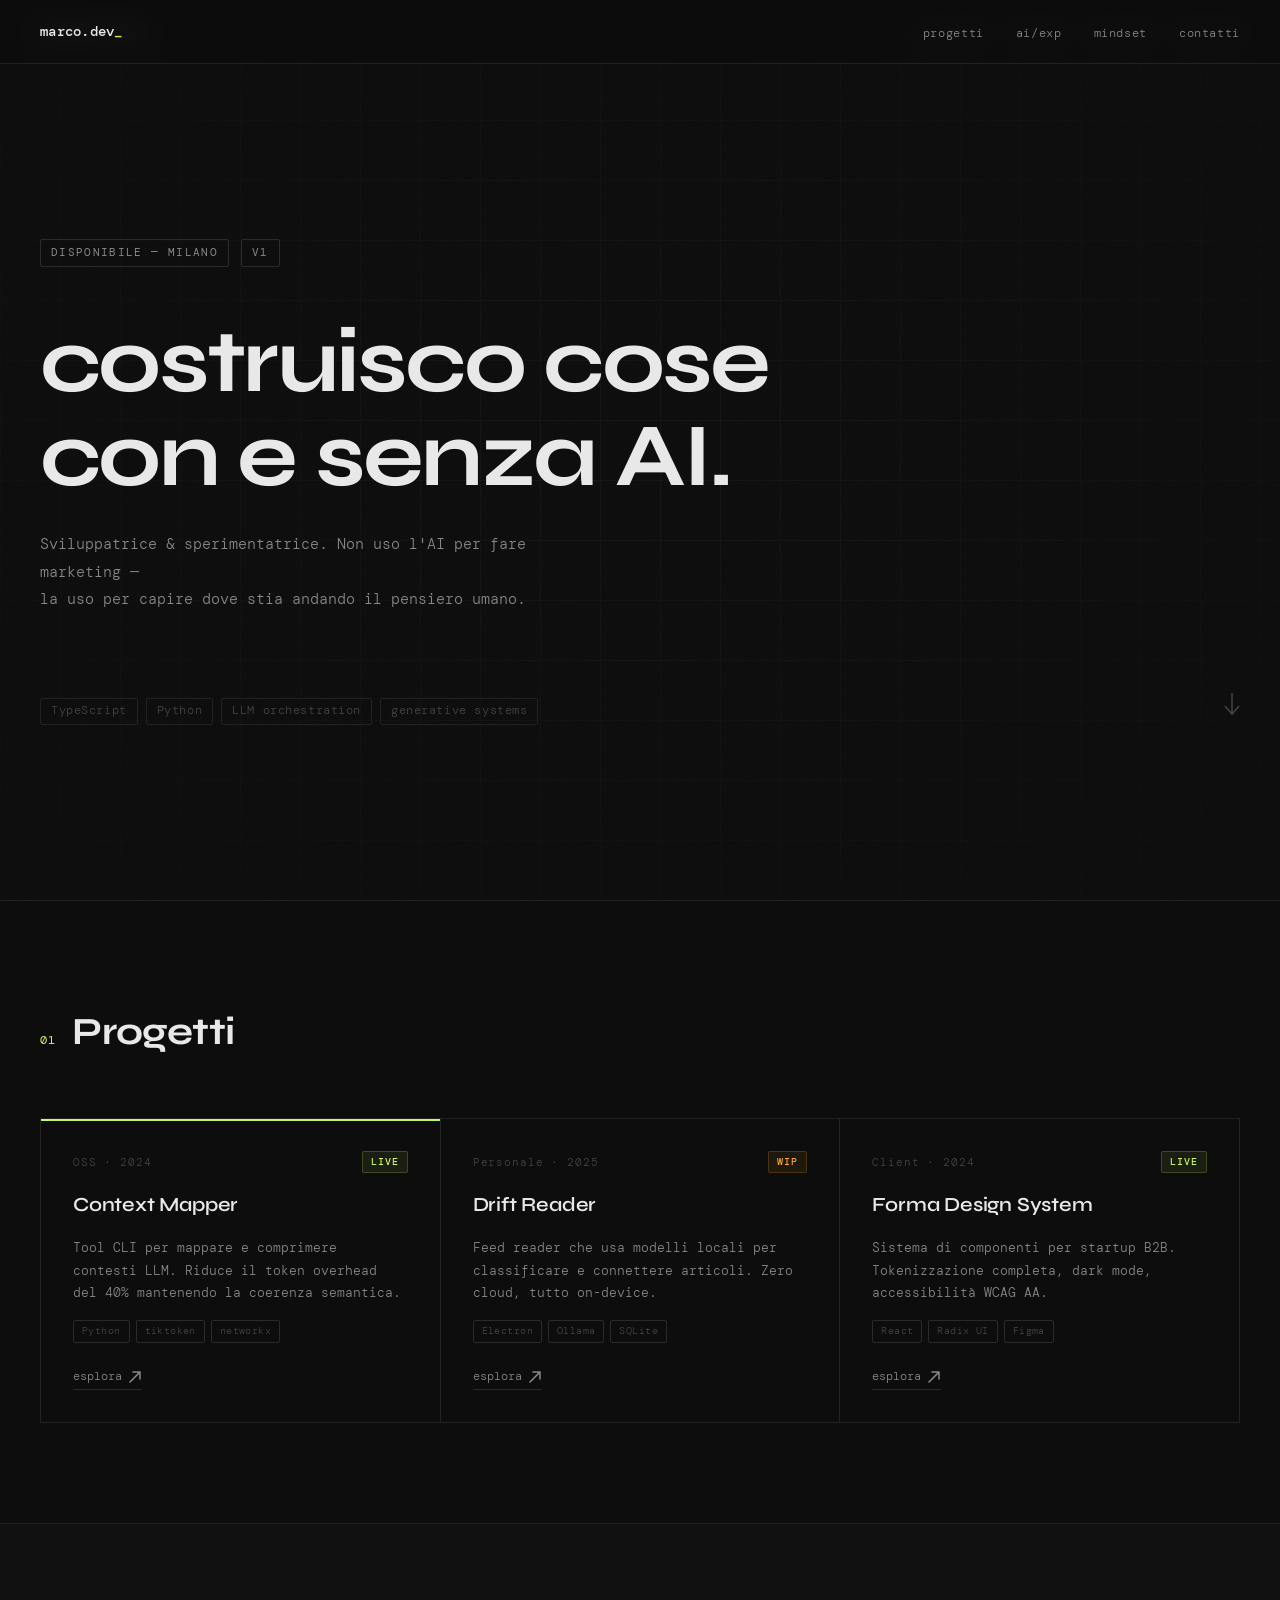
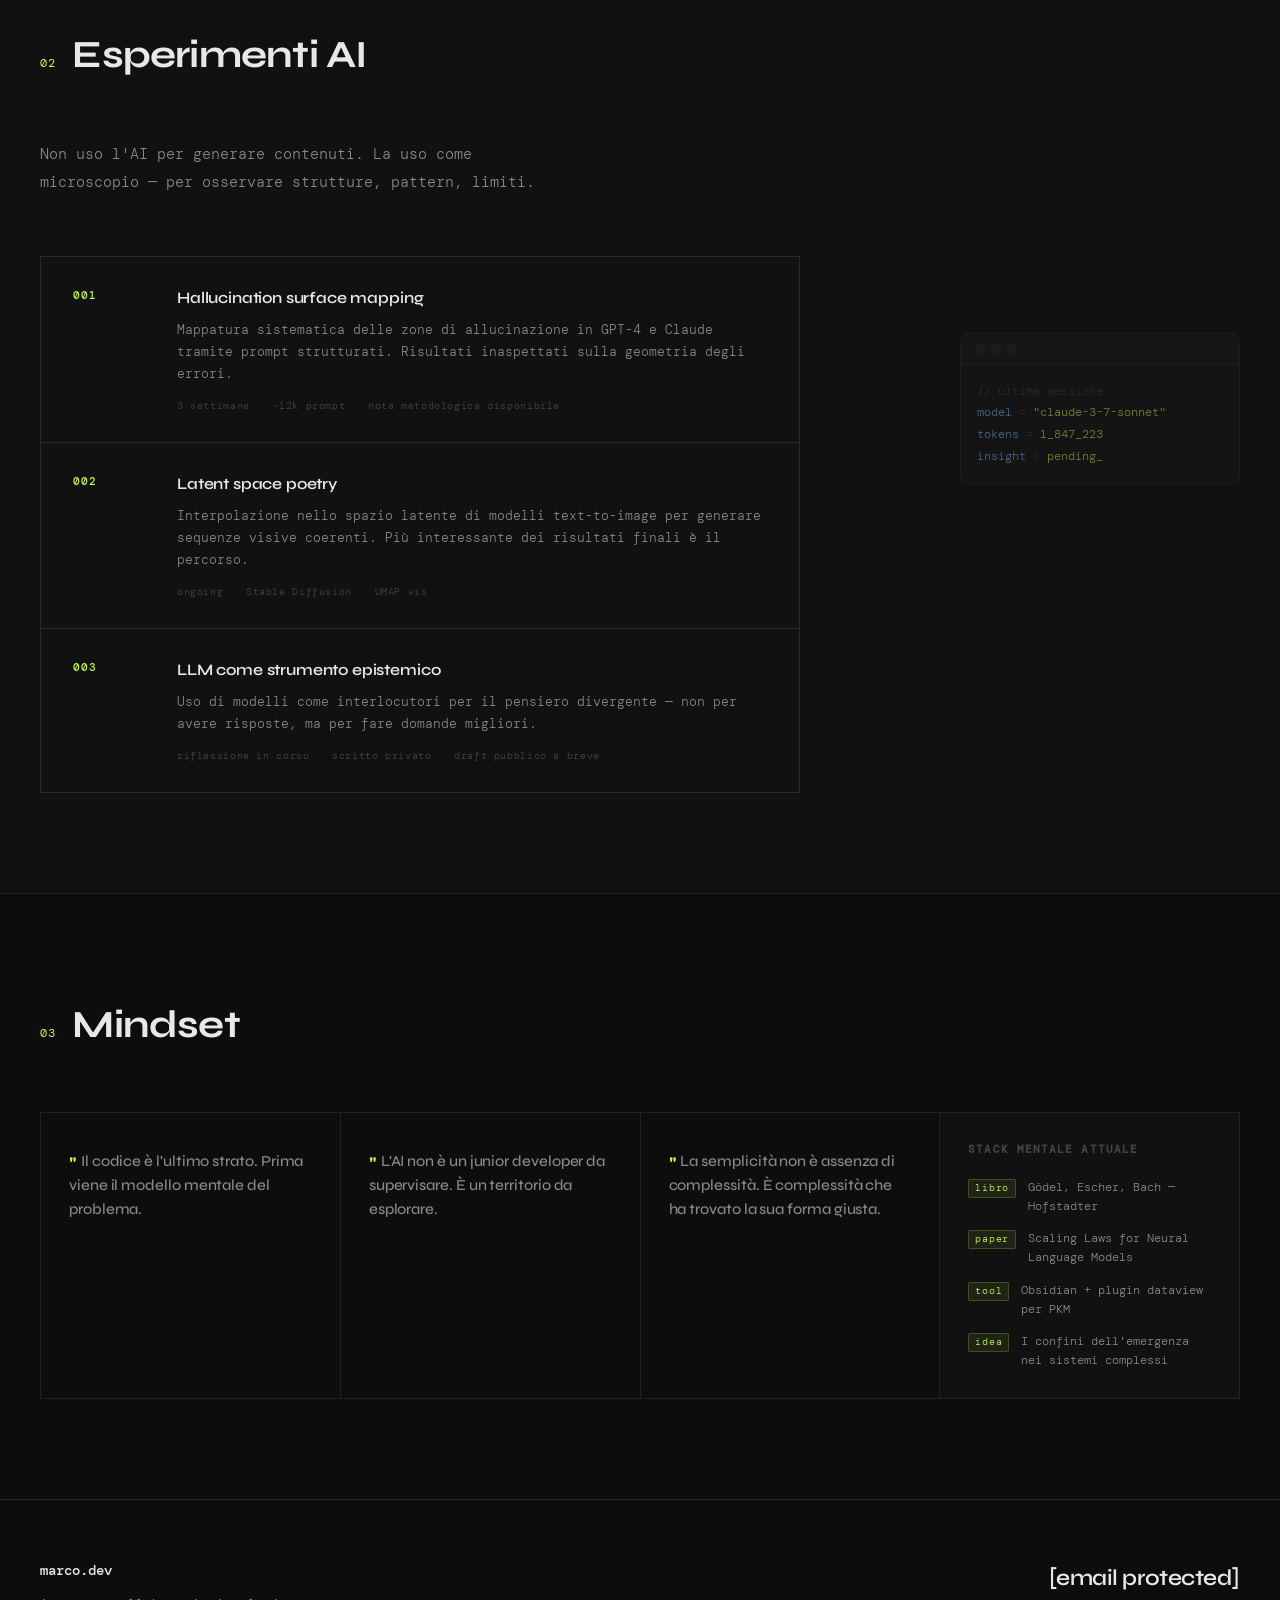
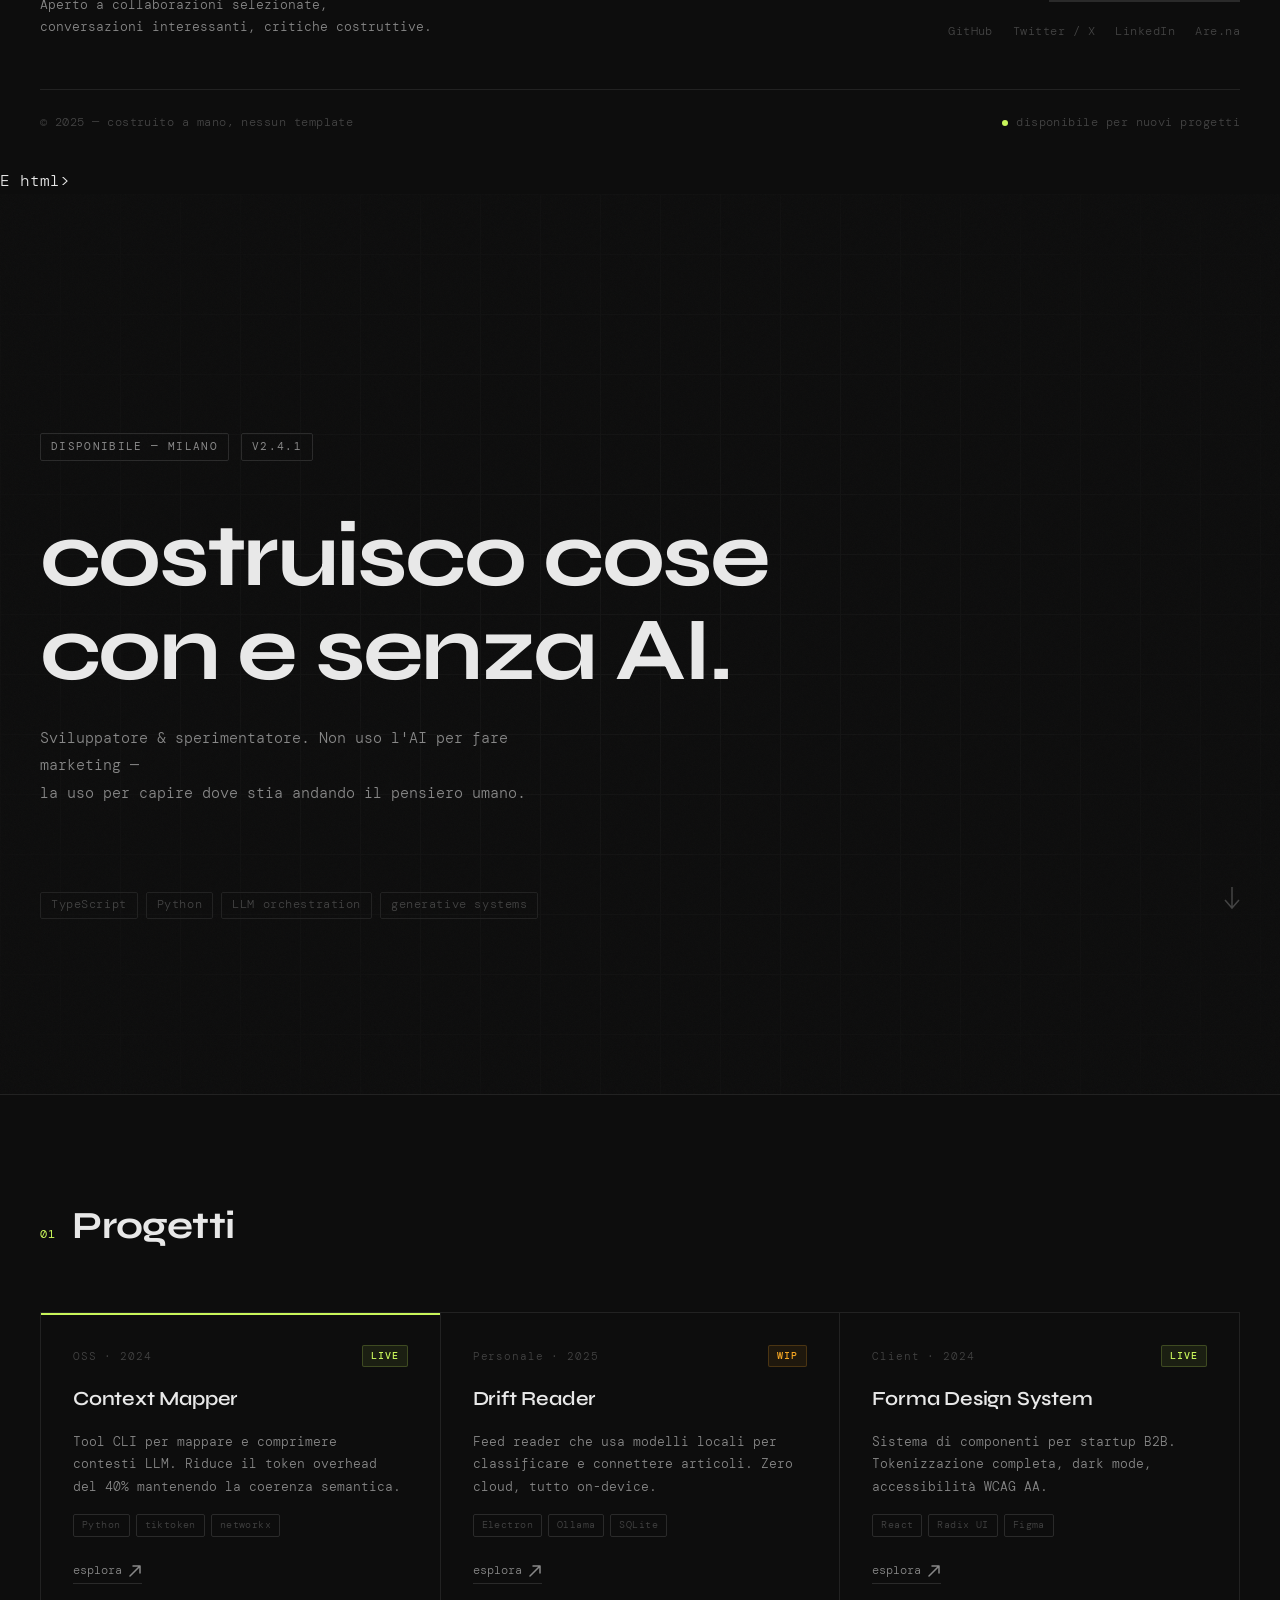
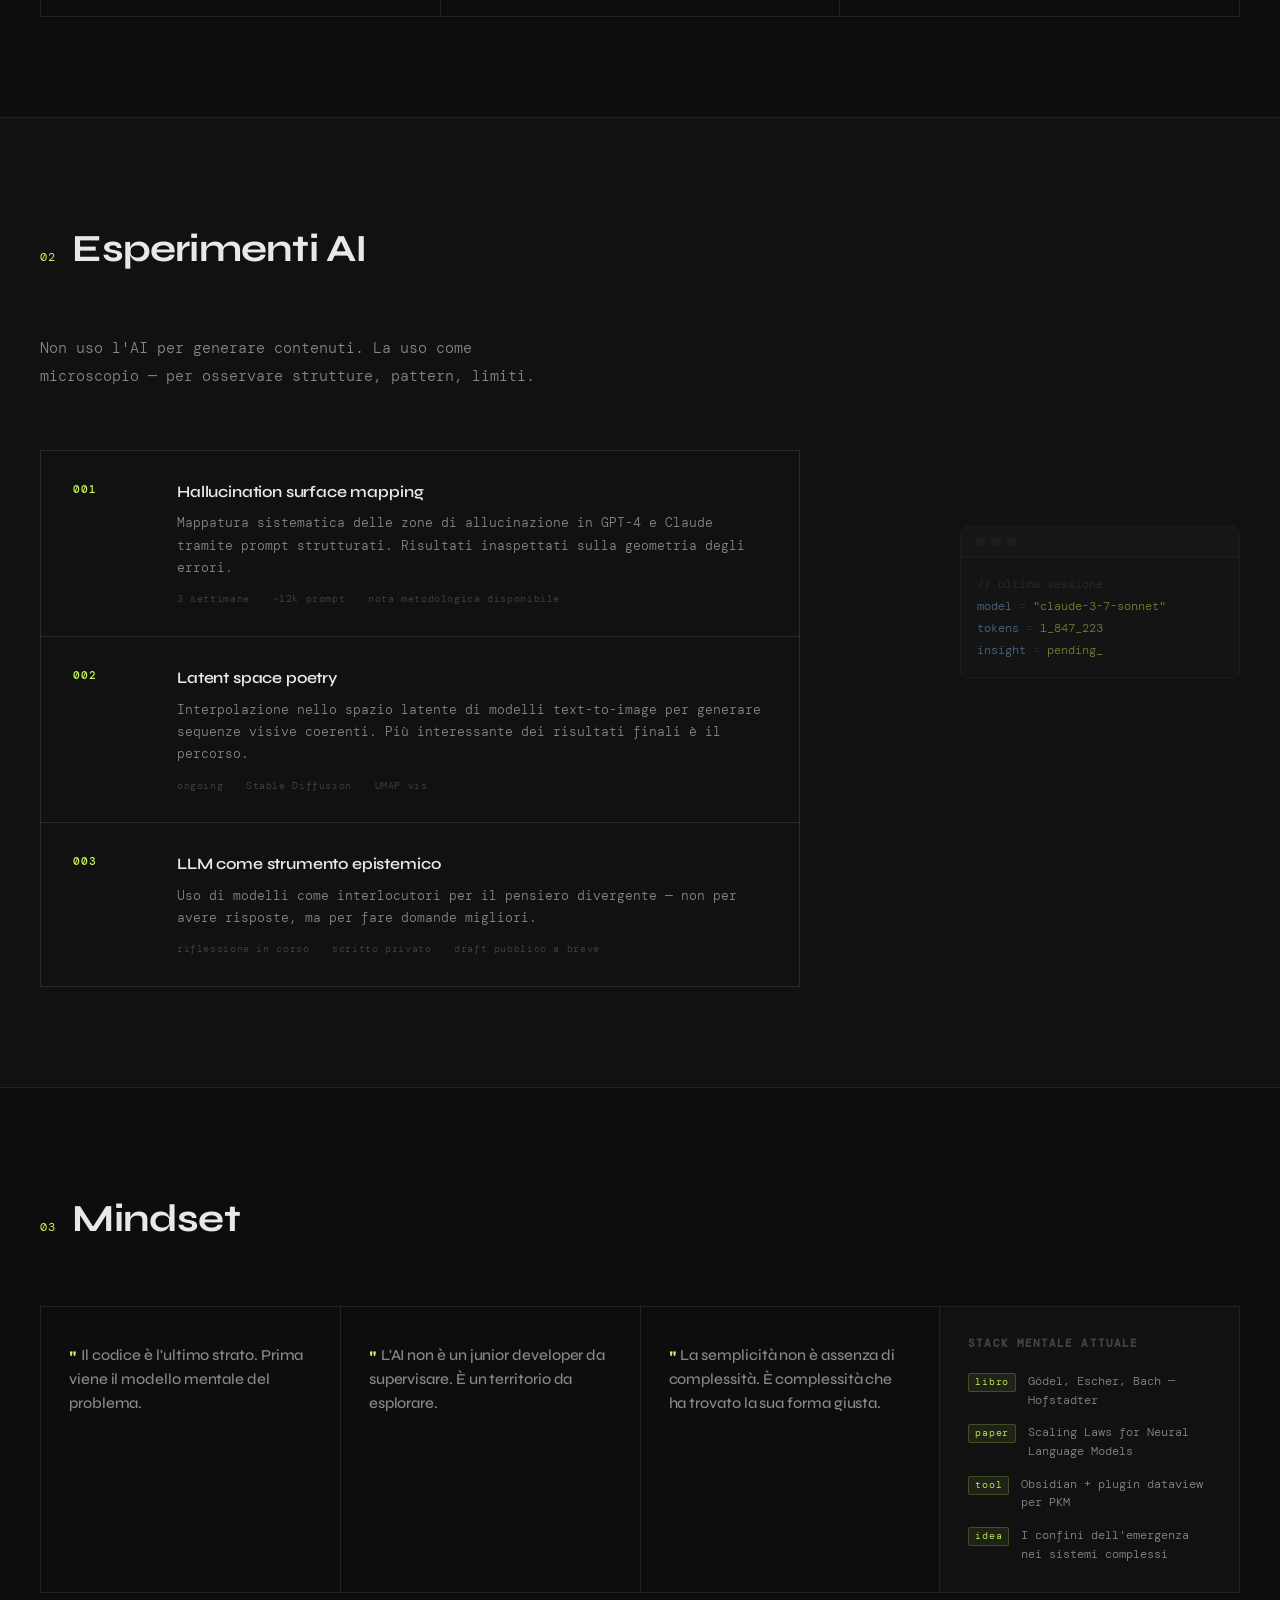
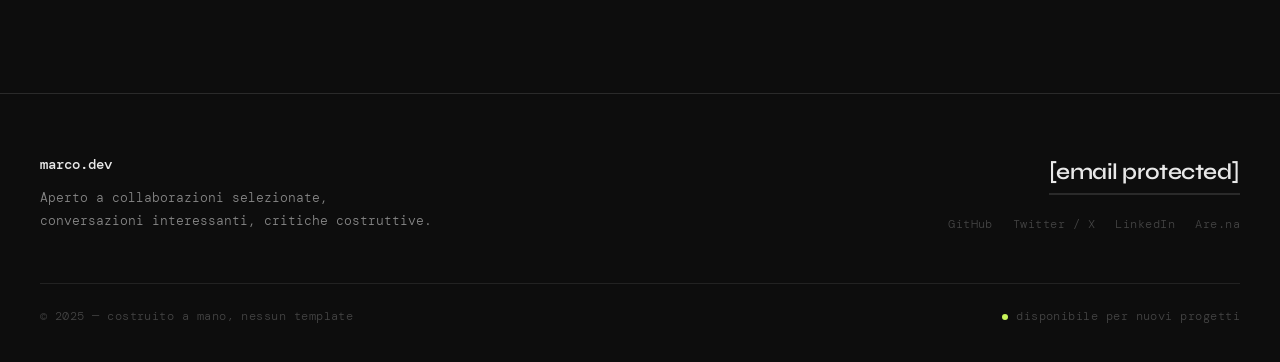
==== index.html @ 0b712ce9 "Fix HTML formatting in index.html" ====
<!DOCTYPE html>
<html lang="it">
<head>
  <meta charset="UTF-8" />
  <meta name="viewport" content="width=device-width, initial-scale=1.0" />
  <title>Eleonora Giarruzzo | AI Experiments Lab</title>
  <link rel="stylesheet" href="style.css" />
  <link rel="preconnect" href="https://fonts.googleapis.com">
  <link rel="preconnect" href="https://fonts.gstatic.com" crossorigin>
  <link href="https://fonts.googleapis.com/css2?family=DM+Mono:ital,wght@0,300;0,400;0,500;1,300&family=Syne:wght@400;500;600;700;800&display=swap" rel="stylesheet">
</head>
<body>

  <!-- NAV -->
  <nav class="nav">
    <span class="nav-logo">eleonora.dev<span class="cursor-blink">_</span></span>
    <ul class="nav-links">
      <li><a href="#progetti">progetti</a></li>
      <li><a href="#ai">ai/exp</a></li>
      <li><a href="#mindset">mindset</a></li>
      <li><a href="#contatti">contatti</a></li>
    </ul>
  </nav>

  <!-- HERO -->
  <section class="hero">
    <div class="hero-meta">
      <span class="tag">DISPONIBILE — MILANO</span>
      <span class="tag">v1</span>
    </div>

    <div class="hero-content">
      <h1 class="hero-title">
        <span class="line-reveal">costruisco cose</span><br>
        <span class="line-reveal delay-1">con e senza AI.</span>
      </h1>
      <p class="hero-sub line-reveal delay-2">
        Sviluppatrice & sperimentatrice. Non uso l'AI per fare marketing —<br>
        la uso per capire dove stia andando il pensiero umano.
      </p>
    </div>

    <div class="hero-footer">
      <div class="hero-stack">
        <span>TypeScript</span>
        <span>Python</span>
        <span>LLM orchestration</span>
        <span>generative systems</span>
      </div>
      <a href="#progetti" class="scroll-hint">
        <svg width="16" height="24" viewBox="0 0 16 24"><path d="M8 0v20M1 13l7 8 7-8" stroke="currentColor" stroke-width="1.5" fill="none"/></svg>
      </a>
    </div>

    <!-- grid decorativa -->
    <div class="hero-grid" aria-hidden="true"></div>
    <div class="noise" aria-hidden="true"></div>
  </section>

  <!-- PROGETTI -->
  <section class="section" id="progetti">
    <div class="section-header">
      <span class="section-index">01</span>
      <h2 class="section-title">Progetti</h2>
    </div>

    <div class="projects-grid">
      <article class="card card--featured">
        <div class="card-top">
          <span class="card-tag">OSS · 2024</span>
          <span class="card-status status-live">live</span>
        </div>
        <h3 class="card-title">Context Mapper</h3>
        <p class="card-desc">Tool CLI per mappare e comprimere contesti LLM. Riduce il token overhead del 40% mantenendo la coerenza semantica.</p>
        <div class="card-tech">
          <span>Python</span><span>tiktoken</span><span>networkx</span>
        </div>
        <a href="#" class="card-link">
          <span>esplora</span>
          <svg width="14" height="14" viewBox="0 0 14 14"><path d="M2 12L12 2M12 2H5M12 2v7" stroke="currentColor" stroke-width="1.5" fill="none" stroke-linecap="round"/></svg>
        </a>
      </article>

      <article class="card">
        <div class="card-top">
          <span class="card-tag">Personale · 2025</span>
          <span class="card-status status-wip">wip</span>
        </div>
        <h3 class="card-title">Drift Reader</h3>
        <p class="card-desc">Feed reader che usa modelli locali per classificare e connettere articoli. Zero cloud, tutto on-device.</p>
        <div class="card-tech">
          <span>Electron</span><span>Ollama</span><span>SQLite</span>
        </div>
        <a href="#" class="card-link">
          <span>esplora</span>
          <svg width="14" height="14" viewBox="0 0 14 14"><path d="M2 12L12 2M12 2H5M12 2v7" stroke="currentColor" stroke-width="1.5" fill="none" stroke-linecap="round"/></svg>
        </a>
      </article>

      <article class="card">
        <div class="card-top">
          <span class="card-tag">Client · 2024</span>
          <span class="card-status status-live">live</span>
        </div>
        <h3 class="card-title">Forma Design System</h3>
        <p class="card-desc">Sistema di componenti per startup B2B. Tokenizzazione completa, dark mode, accessibilità WCAG AA.</p>
        <div class="card-tech">
          <span>React</span><span>Radix UI</span><span>Figma</span>
        </div>
        <a href="#" class="card-link">
          <span>esplora</span>
          <svg width="14" height="14" viewBox="0 0 14 14"><path d="M2 12L12 2M12 2H5M12 2v7" stroke="currentColor" stroke-width="1.5" fill="none" stroke-linecap="round"/></svg>
        </a>
      </article>
    </div>
  </section>

  <!-- AI EXPERIMENTS -->
  <section class="section section--dark" id="ai">
    <div class="section-header">
      <span class="section-index">02</span>
      <h2 class="section-title">Esperimenti AI</h2>
    </div>
    <p class="section-intro">
      Non uso l'AI per generare contenuti. La uso come microscopio — per osservare strutture, pattern, limiti.
    </p>

    <div class="experiments-list">
      <div class="experiment">
        <div class="experiment-num">001</div>
        <div class="experiment-body">
          <h4>Hallucination surface mapping</h4>
          <p>Mappatura sistematica delle zone di allucinazione in GPT-4 e Claude tramite prompt strutturati. Risultati inaspettati sulla geometria degli errori.</p>
          <div class="experiment-meta">
            <span>3 settimane</span>
            <span>~12k prompt</span>
            <span>nota metodologica disponibile</span>
          </div>
        </div>
      </div>

      <div class="experiment">
        <div class="experiment-num">002</div>
        <div class="experiment-body">
          <h4>Latent space poetry</h4>
          <p>Interpolazione nello spazio latente di modelli text-to-image per generare sequenze visive coerenti. Più interessante dei risultati finali è il percorso.</p>
          <div class="experiment-meta">
            <span>ongoing</span>
            <span>Stable Diffusion</span>
            <span>UMAP vis</span>
          </div>
        </div>
      </div>

      <div class="experiment">
        <div class="experiment-num">003</div>
        <div class="experiment-body">
          <h4>LLM come strumento epistemico</h4>
          <p>Uso di modelli come interlocutori per il pensiero divergente — non per avere risposte, ma per fare domande migliori.</p>
          <div class="experiment-meta">
            <span>riflessione in corso</span>
            <span>scritto privato</span>
            <span>draft pubblico a breve</span>
          </div>
        </div>
      </div>
    </div>

    <!-- terminal decor -->
    <div class="terminal-decor" aria-hidden="true">
      <div class="terminal-bar">
        <span></span><span></span><span></span>
      </div>
      <div class="terminal-body">
        <span class="t-comment">// ultima sessione</span><br>
        <span class="t-key">model</span><span class="t-op"> = </span><span class="t-val">"claude-3-7-sonnet"</span><br>
        <span class="t-key">tokens</span><span class="t-op"> = </span><span class="t-val">1_847_223</span><br>
        <span class="t-key">insight</span><span class="t-op"> = </span><span class="t-val">pending<span class="cursor-blink">_</span></span>
      </div>
    </div>
  </section>

  <!-- MINDSET -->
  <section class="section" id="mindset">
    <div class="section-header">
      <span class="section-index">03</span>
      <h2 class="section-title">Mindset</h2>
    </div>

    <div class="mindset-grid">
      <blockquote class="principle">
        <p>Il codice è l'ultimo strato. Prima viene il modello mentale del problema.</p>
      </blockquote>

      <blockquote class="principle">
        <p>L'AI non è un junior developer da supervisare. È un territorio da esplorare.</p>
      </blockquote>

      <blockquote class="principle">
        <p>La semplicità non è assenza di complessità. È complessità che ha trovato la sua forma giusta.</p>
      </blockquote>

      <div class="reading-list">
        <h4>stack mentale attuale</h4>
        <ul>
          <li>
            <span class="rl-type">libro</span>
            <span>Gödel, Escher, Bach — Hofstadter</span>
          </li>
          <li>
            <span class="rl-type">paper</span>
            <span>Scaling Laws for Neural Language Models</span>
          </li>
          <li>
            <span class="rl-type">tool</span>
            <span>Obsidian + plugin dataview per PKM</span>
          </li>
          <li>
            <span class="rl-type">idea</span>
            <span>I confini dell'emergenza nei sistemi complessi</span>
          </li>
        </ul>
      </div>
    </div>
  </section>

  <!-- FOOTER / CONTATTI -->
  <footer class="footer" id="contatti">
    <div class="footer-top">
      <div class="footer-left">
        <span class="footer-logo">marco.dev</span>
        <p>Aperto a collaborazioni selezionate,<br>conversazioni interessanti, critiche costruttive.</p>
      </div>
      <div class="footer-right">
        <a href="/cdn-cgi/l/email-protection#67040e0608270a0615040849030211" class="contact-link"><span class="__cf_email__" data-cfemail="a2c1cbc3cde2cfc3d0c1cd8cc6c7d4">[email&#160;protected]</span></a>
        <div class="social-links">
          <a href="#">GitHub</a>
          <a href="#">Twitter / X</a>
          <a href="#">LinkedIn</a>
          <a href="#">Are.na</a>
        </div>
      </div>
    </div>
    <div class="footer-bottom">
      <span>© 2025 — costruito a mano, nessun template</span>
      <span class="footer-status">
        <span class="dot"></span>
        disponibile per nuovi progetti
      </span>
    </div>
  </footer>

  <script src="main.js" defer></script>E html>
<html lang="it">
<head>
  <meta charset="UTF-8" />
  <meta name="viewport" content="width=device-width, initial-scale=1.0" />
  <title>// portfolio</title>
  <link rel="stylesheet" href="style.css" />
  <link rel="preconnect" href="https://fonts.googleapis.com">
  <link rel="preconnect" href="https://fonts.gstatic.com" crossorigin>
  <link href="https://fonts.googleapis.com/css2?family=DM+Mono:ital,wght@0,300;0,400;0,500;1,300&family=Syne:wght@400;500;600;700;800&display=swap" rel="stylesheet">
</head>
<body>

  <!-- NAV -->
  <nav class="nav">
    <span class="nav-logo">marco.dev<span class="cursor-blink">_</span></span>
    <ul class="nav-links">
      <li><a href="#progetti">progetti</a></li>
      <li><a href="#ai">ai/exp</a></li>
      <li><a href="#mindset">mindset</a></li>
      <li><a href="#contatti">contatti</a></li>
    </ul>
  </nav>

  <!-- HERO -->
  <section class="hero">
    <div class="hero-meta">
      <span class="tag">DISPONIBILE — MILANO</span>
      <span class="tag">v2.4.1</span>
    </div>

    <div class="hero-content">
      <h1 class="hero-title">
        <span class="line-reveal">costruisco cose</span><br>
        <span class="line-reveal delay-1">con e senza AI.</span>
      </h1>
      <p class="hero-sub line-reveal delay-2">
        Sviluppatore & sperimentatore. Non uso l'AI per fare marketing —<br>
        la uso per capire dove stia andando il pensiero umano.
      </p>
    </div>

    <div class="hero-footer">
      <div class="hero-stack">
        <span>TypeScript</span>
        <span>Python</span>
        <span>LLM orchestration</span>
        <span>generative systems</span>
      </div>
      <a href="#progetti" class="scroll-hint">
        <svg width="16" height="24" viewBox="0 0 16 24"><path d="M8 0v20M1 13l7 8 7-8" stroke="currentColor" stroke-width="1.5" fill="none"/></svg>
      </a>
    </div>

    <!-- grid decorativa -->
    <div class="hero-grid" aria-hidden="true"></div>
    <div class="noise" aria-hidden="true"></div>
  </section>

  <!-- PROGETTI -->
  <section class="section" id="progetti">
    <div class="section-header">
      <span class="section-index">01</span>
      <h2 class="section-title">Progetti</h2>
    </div>

    <div class="projects-grid">
      <article class="card card--featured">
        <div class="card-top">
          <span class="card-tag">OSS · 2024</span>
          <span class="card-status status-live">live</span>
        </div>
        <h3 class="card-title">Context Mapper</h3>
        <p class="card-desc">Tool CLI per mappare e comprimere contesti LLM. Riduce il token overhead del 40% mantenendo la coerenza semantica.</p>
        <div class="card-tech">
          <span>Python</span><span>tiktoken</span><span>networkx</span>
        </div>
        <a href="#" class="card-link">
          <span>esplora</span>
          <svg width="14" height="14" viewBox="0 0 14 14"><path d="M2 12L12 2M12 2H5M12 2v7" stroke="currentColor" stroke-width="1.5" fill="none" stroke-linecap="round"/></svg>
        </a>
      </article>

      <article class="card">
        <div class="card-top">
          <span class="card-tag">Personale · 2025</span>
          <span class="card-status status-wip">wip</span>
        </div>
        <h3 class="card-title">Drift Reader</h3>
        <p class="card-desc">Feed reader che usa modelli locali per classificare e connettere articoli. Zero cloud, tutto on-device.</p>
        <div class="card-tech">
          <span>Electron</span><span>Ollama</span><span>SQLite</span>
        </div>
        <a href="#" class="card-link">
          <span>esplora</span>
          <svg width="14" height="14" viewBox="0 0 14 14"><path d="M2 12L12 2M12 2H5M12 2v7" stroke="currentColor" stroke-width="1.5" fill="none" stroke-linecap="round"/></svg>
        </a>
      </article>

      <article class="card">
        <div class="card-top">
          <span class="card-tag">Client · 2024</span>
          <span class="card-status status-live">live</span>
        </div>
        <h3 class="card-title">Forma Design System</h3>
        <p class="card-desc">Sistema di componenti per startup B2B. Tokenizzazione completa, dark mode, accessibilità WCAG AA.</p>
        <div class="card-tech">
          <span>React</span><span>Radix UI</span><span>Figma</span>
        </div>
        <a href="#" class="card-link">
          <span>esplora</span>
          <svg width="14" height="14" viewBox="0 0 14 14"><path d="M2 12L12 2M12 2H5M12 2v7" stroke="currentColor" stroke-width="1.5" fill="none" stroke-linecap="round"/></svg>
        </a>
      </article>
    </div>
  </section>

  <!-- AI EXPERIMENTS -->
  <section class="section section--dark" id="ai">
    <div class="section-header">
      <span class="section-index">02</span>
      <h2 class="section-title">Esperimenti AI</h2>
    </div>
    <p class="section-intro">
      Non uso l'AI per generare contenuti. La uso come microscopio — per osservare strutture, pattern, limiti.
    </p>

    <div class="experiments-list">
      <div class="experiment">
        <div class="experiment-num">001</div>
        <div class="experiment-body">
          <h4>Hallucination surface mapping</h4>
          <p>Mappatura sistematica delle zone di allucinazione in GPT-4 e Claude tramite prompt strutturati. Risultati inaspettati sulla geometria degli errori.</p>
          <div class="experiment-meta">
            <span>3 settimane</span>
            <span>~12k prompt</span>
            <span>nota metodologica disponibile</span>
          </div>
        </div>
      </div>

      <div class="experiment">
        <div class="experiment-num">002</div>
        <div class="experiment-body">
          <h4>Latent space poetry</h4>
          <p>Interpolazione nello spazio latente di modelli text-to-image per generare sequenze visive coerenti. Più interessante dei risultati finali è il percorso.</p>
          <div class="experiment-meta">
            <span>ongoing</span>
            <span>Stable Diffusion</span>
            <span>UMAP vis</span>
          </div>
        </div>
      </div>

      <div class="experiment">
        <div class="experiment-num">003</div>
        <div class="experiment-body">
          <h4>LLM come strumento epistemico</h4>
          <p>Uso di modelli come interlocutori per il pensiero divergente — non per avere risposte, ma per fare domande migliori.</p>
          <div class="experiment-meta">
            <span>riflessione in corso</span>
            <span>scritto privato</span>
            <span>draft pubblico a breve</span>
          </div>
        </div>
      </div>
    </div>

    <!-- terminal decor -->
    <div class="terminal-decor" aria-hidden="true">
      <div class="terminal-bar">
        <span></span><span></span><span></span>
      </div>
      <div class="terminal-body">
        <span class="t-comment">// ultima sessione</span><br>
        <span class="t-key">model</span><span class="t-op"> = </span><span class="t-val">"claude-3-7-sonnet"</span><br>
        <span class="t-key">tokens</span><span class="t-op"> = </span><span class="t-val">1_847_223</span><br>
        <span class="t-key">insight</span><span class="t-op"> = </span><span class="t-val">pending<span class="cursor-blink">_</span></span>
      </div>
    </div>
  </section>

  <!-- MINDSET -->
  <section class="section" id="mindset">
    <div class="section-header">
      <span class="section-index">03</span>
      <h2 class="section-title">Mindset</h2>
    </div>

    <div class="mindset-grid">
      <blockquote class="principle">
        <p>Il codice è l'ultimo strato. Prima viene il modello mentale del problema.</p>
      </blockquote>

      <blockquote class="principle">
        <p>L'AI non è un junior developer da supervisare. È un territorio da esplorare.</p>
      </blockquote>

      <blockquote class="principle">
        <p>La semplicità non è assenza di complessità. È complessità che ha trovato la sua forma giusta.</p>
      </blockquote>

      <div class="reading-list">
        <h4>stack mentale attuale</h4>
        <ul>
          <li>
            <span class="rl-type">libro</span>
            <span>Gödel, Escher, Bach — Hofstadter</span>
          </li>
          <li>
            <span class="rl-type">paper</span>
            <span>Scaling Laws for Neural Language Models</span>
          </li>
          <li>
            <span class="rl-type">tool</span>
            <span>Obsidian + plugin dataview per PKM</span>
          </li>
          <li>
            <span class="rl-type">idea</span>
            <span>I confini dell'emergenza nei sistemi complessi</span>
          </li>
        </ul>
      </div>
    </div>
  </section>

  <!-- FOOTER / CONTATTI -->
  <footer class="footer" id="contatti">
    <div class="footer-top">
      <div class="footer-left">
        <span class="footer-logo">marco.dev</span>
        <p>Aperto a collaborazioni selezionate,<br>conversazioni interessanti, critiche costruttive.</p>
      </div>
      <div class="footer-right">
        <a href="/cdn-cgi/l/email-protection#67040e0608270a0615040849030211" class="contact-link"><span class="__cf_email__" data-cfemail="a2c1cbc3cde2cfc3d0c1cd8cc6c7d4">[email&#160;protected]</span></a>
        <div class="social-links">
          <a href="#">GitHub</a>
          <a href="#">Twitter / X</a>
          <a href="#">LinkedIn</a>
          <a href="#">Are.na</a>
        </div>
      </div>
    </div>
    <div class="footer-bottom">
      <span>© 2025 — costruito a mano, nessun template</span>
      <span class="footer-status">
        <span class="dot"></span>
        disponibile per nuovi progetti
      </span>
    </div>
  </footer>

</body>
</html>
---- style.css ----
/* =============================================
   VARIABLES & RESET
   ============================================= */
:root {
  --bg: #0d0d0d;
  --bg-2: #111111;
  --bg-3: #181818;
  --surface: #1c1c1c;
  --border: #2a2a2a;
  --border-light: #222222;

  --text-primary: #e8e8e8;
  --text-secondary: #888888;
  --text-muted: #444444;

  --accent: #c8f55a;
  --accent-dim: rgba(200, 245, 90, 0.08);
  --accent-border: rgba(200, 245, 90, 0.2);

  --font-display: 'Syne', sans-serif;
  --font-mono: 'DM Mono', monospace;

  --radius: 4px;
  --radius-lg: 8px;

  --ease-out: cubic-bezier(0.16, 1, 0.3, 1);

  --nav-h: 64px;
}

*, *::before, *::after {
  box-sizing: border-box;
  margin: 0;
  padding: 0;
}

html {
  scroll-behavior: smooth;
  font-size: 16px;
}

body {
  background: var(--bg);
  color: var(--text-primary);
  font-family: var(--font-mono);
  font-weight: 300;
  line-height: 1.6;
  -webkit-font-smoothing: antialiased;
  overflow-x: hidden;
}

a {
  color: inherit;
  text-decoration: none;
}

ul { list-style: none; }

/* =============================================
   NOISE TEXTURE
   ============================================= */
.noise {
  position: absolute;
  inset: 0;
  opacity: 0.025;
  background-image: url("data:image/svg+xml,%3Csvg viewBox='0 0 256 256' xmlns='http://www.w3.org/2000/svg'%3E%3Cfilter id='noise'%3E%3CfeTurbulence type='fractalNoise' baseFrequency='0.9' numOctaves='4' stitchTiles='stitch'/%3E%3C/filter%3E%3Crect width='100%25' height='100%25' filter='url(%23noise)'/%3E%3C/svg%3E");
  background-repeat: repeat;
  background-size: 128px;
  pointer-events: none;
  z-index: 1;
}

/* =============================================
   NAV
   ============================================= */
.nav {
  position: fixed;
  top: 0;
  left: 0;
  right: 0;
  height: var(--nav-h);
  display: flex;
  align-items: center;
  justify-content: space-between;
  padding: 0 40px;
  background: rgba(13, 13, 13, 0.85);
  backdrop-filter: blur(12px);
  border-bottom: 1px solid var(--border-light);
  z-index: 100;
}

.nav-logo {
  font-family: var(--font-mono);
  font-size: 0.85rem;
  font-weight: 500;
  color: var(--text-primary);
  letter-spacing: 0.02em;
}

.nav-links {
  display: flex;
  gap: 32px;
}

.nav-links a {
  font-size: 0.78rem;
  color: var(--text-secondary);
  letter-spacing: 0.05em;
  transition: color 0.2s;
}

.nav-links a:hover {
  color: var(--accent);
}

/* =============================================
   CURSOR BLINK
   ============================================= */
.cursor-blink {
  animation: blink 1s step-end infinite;
  color: var(--accent);
}

@keyframes blink {
  0%, 100% { opacity: 1; }
  50% { opacity: 0; }
}

/* =============================================
   HERO
   ============================================= */
.hero {
  position: relative;
  min-height: 100vh;
  display: flex;
  flex-direction: column;
  justify-content: center;
  padding: calc(var(--nav-h) + 60px) 40px 60px;
  overflow: hidden;
}

.hero-grid {
  position: absolute;
  inset: 0;
  background-image:
    linear-gradient(var(--border-light) 1px, transparent 1px),
    linear-gradient(90deg, var(--border-light) 1px, transparent 1px);
  background-size: 60px 60px;
  mask-image: radial-gradient(ellipse 70% 70% at 50% 50%, black 0%, transparent 100%);
  opacity: 0.4;
  pointer-events: none;
}

.hero-meta {
  display: flex;
  gap: 12px;
  margin-bottom: 48px;
  animation: fadeUp 0.8s var(--ease-out) both;
}

.tag {
  font-size: 0.7rem;
  font-weight: 400;
  letter-spacing: 0.12em;
  color: var(--text-secondary);
  border: 1px solid var(--border);
  padding: 4px 10px;
  border-radius: 2px;
  text-transform: uppercase;
}

.hero-content {
  max-width: 800px;
  position: relative;
  z-index: 2;
}

.hero-title {
  font-family: var(--font-display);
  font-size: clamp(2.8rem, 7vw, 6rem);
  font-weight: 700;
  line-height: 1.05;
  letter-spacing: -0.03em;
  color: var(--text-primary);
  margin-bottom: 28px;
}

.hero-sub {
  font-size: 0.95rem;
  line-height: 1.8;
  color: var(--text-secondary);
  max-width: 520px;
}

.hero-footer {
  display: flex;
  align-items: flex-end;
  justify-content: space-between;
  margin-top: 80px;
  position: relative;
  z-index: 2;
}

.hero-stack {
  display: flex;
  flex-wrap: wrap;
  gap: 8px;
}

.hero-stack span {
  font-size: 0.72rem;
  color: var(--text-muted);
  letter-spacing: 0.05em;
  border: 1px solid var(--border-light);
  padding: 3px 10px;
  border-radius: 2px;
  transition: color 0.2s, border-color 0.2s;
}

.hero-stack span:hover {
  color: var(--text-secondary);
  border-color: var(--border);
}

.scroll-hint {
  color: var(--text-muted);
  transition: color 0.2s, transform 0.2s;
  animation: bob 2s ease-in-out infinite;
}

.scroll-hint:hover { color: var(--accent); }

@keyframes bob {
  0%, 100% { transform: translateY(0); }
  50% { transform: translateY(6px); }
}

/* Line reveal animation */
.line-reveal {
  display: inline-block;
  opacity: 0;
  transform: translateY(20px);
  animation: fadeUp 0.9s var(--ease-out) forwards;
}

.delay-1 { animation-delay: 0.15s; }
.delay-2 { animation-delay: 0.3s; }

@keyframes fadeUp {
  to { opacity: 1; transform: translateY(0); }
}

/* =============================================
   SECTIONS COMMON
   ============================================= */
.section {
  padding: 100px 40px;
  border-top: 1px solid var(--border-light);
  position: relative;
}

.section--dark {
  background: var(--bg-2);
}

.section-header {
  display: flex;
  align-items: baseline;
  gap: 16px;
  margin-bottom: 56px;
}

.section-index {
  font-size: 0.72rem;
  font-weight: 400;
  color: var(--accent);
  letter-spacing: 0.1em;
}

.section-title {
  font-family: var(--font-display);
  font-size: clamp(1.6rem, 4vw, 2.4rem);
  font-weight: 700;
  letter-spacing: -0.02em;
  color: var(--text-primary);
}

.section-intro {
  font-size: 0.95rem;
  color: var(--text-secondary);
  max-width: 500px;
  margin-bottom: 60px;
  line-height: 1.8;
}

/* =============================================
   PROJECTS GRID
   ============================================= */
.projects-grid {
  display: grid;
  grid-template-columns: repeat(3, 1fr);
  gap: 1px;
  background: var(--border-light);
  border: 1px solid var(--border-light);
}

.card {
  background: var(--bg);
  padding: 32px;
  display: flex;
  flex-direction: column;
  gap: 16px;
  opacity: 0;
  transform: translateY(16px);
  transition: opacity 0.6s var(--ease-out), transform 0.6s var(--ease-out), background 0.2s;
}

.card:nth-child(2) { transition-delay: 0.1s; }
.card:nth-child(3) { transition-delay: 0.2s; }

.card.visible { opacity: 1; transform: translateY(0); }

.card:hover { background: var(--bg-3); }

.card--featured {
  position: relative;
}

.card--featured::before {
  content: '';
  position: absolute;
  top: 0; left: 0; right: 0;
  height: 2px;
  background: var(--accent);
}

.card-top {
  display: flex;
  align-items: center;
  justify-content: space-between;
}

.card-tag {
  font-size: 0.68rem;
  color: var(--text-muted);
  letter-spacing: 0.08em;
}

.card-status {
  font-size: 0.62rem;
  letter-spacing: 0.1em;
  padding: 2px 8px;
  border-radius: 2px;
  text-transform: uppercase;
  font-weight: 500;
}

.status-live {
  color: var(--accent);
  background: var(--accent-dim);
  border: 1px solid var(--accent-border);
}

.status-wip {
  color: #f5a623;
  background: rgba(245, 166, 35, 0.08);
  border: 1px solid rgba(245, 166, 35, 0.2);
}

.card-title {
  font-family: var(--font-display);
  font-size: 1.25rem;
  font-weight: 600;
  color: var(--text-primary);
  letter-spacing: -0.01em;
}

.card-desc {
  font-size: 0.82rem;
  color: var(--text-secondary);
  line-height: 1.7;
  flex: 1;
}

.card-tech {
  display: flex;
  flex-wrap: wrap;
  gap: 6px;
}

.card-tech span {
  font-size: 0.65rem;
  color: var(--text-muted);
  border: 1px solid var(--border);
  padding: 2px 8px;
  border-radius: 2px;
  letter-spacing: 0.04em;
}

.card-link {
  display: inline-flex;
  align-items: center;
  gap: 6px;
  font-size: 0.78rem;
  color: var(--text-secondary);
  border-bottom: 1px solid var(--border);
  padding-bottom: 2px;
  margin-top: 8px;
  width: fit-content;
  transition: color 0.2s, border-color 0.2s;
}

.card-link:hover {
  color: var(--accent);
  border-color: var(--accent);
}

/* =============================================
   EXPERIMENTS
   ============================================= */
.experiments-list {
  display: flex;
  flex-direction: column;
  gap: 1px;
  background: var(--border);
  border: 1px solid var(--border);
  max-width: 760px;
}

.experiment {
  display: grid;
  grid-template-columns: 80px 1fr;
  gap: 24px;
  background: var(--bg-2);
  padding: 28px 32px;
  opacity: 0;
  transform: translateX(-12px);
  transition: opacity 0.6s var(--ease-out), transform 0.6s var(--ease-out), background 0.2s;
}

.experiment:nth-child(2) { transition-delay: 0.12s; }
.experiment:nth-child(3) { transition-delay: 0.24s; }

.experiment.visible { opacity: 1; transform: translateX(0); }

.experiment:hover { background: var(--bg-3); }

.experiment-num {
  font-size: 0.7rem;
  color: var(--accent);
  letter-spacing: 0.1em;
  padding-top: 2px;
  font-weight: 500;
}

.experiment-body h4 {
  font-family: var(--font-display);
  font-size: 1rem;
  font-weight: 600;
  color: var(--text-primary);
  margin-bottom: 8px;
  letter-spacing: -0.01em;
}

.experiment-body p {
  font-size: 0.82rem;
  color: var(--text-secondary);
  line-height: 1.7;
  margin-bottom: 12px;
}

.experiment-meta {
  display: flex;
  flex-wrap: wrap;
  gap: 12px;
}

.experiment-meta span {
  font-size: 0.65rem;
  color: var(--text-muted);
  letter-spacing: 0.06em;
}

.experiment-meta span::before {
  content: '·';
  margin-right: 4px;
  color: var(--border);
}

.experiment-meta span:first-child::before { display: none; }

/* Terminal decorativo */
.terminal-decor {
  position: absolute;
  right: 40px;
  top: 50%;
  transform: translateY(-50%);
  width: 280px;
  background: var(--bg-3);
  border: 1px solid var(--border);
  border-radius: var(--radius-lg);
  overflow: hidden;
  opacity: 0.5;
}

.terminal-bar {
  display: flex;
  gap: 6px;
  padding: 10px 14px;
  background: var(--surface);
  border-bottom: 1px solid var(--border);
}

.terminal-bar span {
  width: 10px;
  height: 10px;
  border-radius: 50%;
  background: var(--border);
}

.terminal-body {
  padding: 16px;
  font-size: 0.72rem;
  line-height: 1.9;
}

.t-comment { color: var(--text-muted); }
.t-key { color: #7eb8f7; }
.t-op { color: var(--text-muted); }
.t-val { color: var(--accent); }

/* =============================================
   MINDSET
   ============================================= */
.mindset-grid {
  display: grid;
  grid-template-columns: repeat(3, 1fr) 1fr;
  gap: 1px;
  background: var(--border-light);
  border: 1px solid var(--border-light);
}

.principle {
  background: var(--bg);
  padding: 36px 28px;
  opacity: 0;
  transform: translateY(12px);
  transition: opacity 0.6s var(--ease-out), transform 0.6s var(--ease-out), background 0.2s;
}

.principle:nth-child(2) { transition-delay: 0.1s; }
.principle:nth-child(3) { transition-delay: 0.2s; }

.principle.visible { opacity: 1; transform: translateY(0); }

.principle:hover { background: var(--bg-3); }

.principle p {
  font-family: var(--font-display);
  font-size: 0.95rem;
  font-weight: 500;
  color: var(--text-secondary);
  line-height: 1.6;
  letter-spacing: -0.005em;
}

.principle p::before {
  content: '"';
  color: var(--accent);
  font-size: 1.4rem;
  line-height: 0;
  vertical-align: -0.3em;
  margin-right: 4px;
}

.reading-list {
  background: var(--bg-2);
  padding: 28px;
  opacity: 0;
  transform: translateY(12px);
  transition: opacity 0.6s var(--ease-out) 0.3s, transform 0.6s var(--ease-out) 0.3s;
}

.reading-list.visible { opacity: 1; transform: translateY(0); }

.reading-list h4 {
  font-size: 0.68rem;
  color: var(--text-muted);
  letter-spacing: 0.1em;
  text-transform: uppercase;
  margin-bottom: 20px;
}

.reading-list ul {
  display: flex;
  flex-direction: column;
  gap: 14px;
}

.reading-list li {
  display: flex;
  gap: 12px;
  align-items: baseline;
  font-size: 0.78rem;
  color: var(--text-secondary);
  line-height: 1.5;
}

.rl-type {
  font-size: 0.62rem;
  color: var(--accent);
  letter-spacing: 0.08em;
  background: var(--accent-dim);
  border: 1px solid var(--accent-border);
  padding: 1px 6px;
  border-radius: 2px;
  white-space: nowrap;
  flex-shrink: 0;
}

/* =============================================
   FOOTER
   ============================================= */
.footer {
  border-top: 1px solid var(--border);
  padding: 60px 40px 36px;
  background: var(--bg);
}

.footer-top {
  display: flex;
  justify-content: space-between;
  gap: 40px;
  margin-bottom: 48px;
}

.footer-logo {
  display: block;
  font-family: var(--font-mono);
  font-size: 0.85rem;
  font-weight: 500;
  margin-bottom: 12px;
}

.footer-left p {
  font-size: 0.82rem;
  color: var(--text-secondary);
  line-height: 1.7;
}

.footer-right {
  display: flex;
  flex-direction: column;
  align-items: flex-end;
  gap: 20px;
}

.contact-link {
  font-family: var(--font-display);
  font-size: 1.4rem;
  font-weight: 600;
  color: var(--text-primary);
  letter-spacing: -0.02em;
  border-bottom: 2px solid var(--border);
  padding-bottom: 4px;
  transition: color 0.2s, border-color 0.2s;
}

.contact-link:hover {
  color: var(--accent);
  border-color: var(--accent);
}

.social-links {
  display: flex;
  gap: 20px;
}

.social-links a {
  font-size: 0.75rem;
  color: var(--text-muted);
  letter-spacing: 0.04em;
  transition: color 0.2s;
}

.social-links a:hover { color: var(--text-primary); }

.footer-bottom {
  display: flex;
  justify-content: space-between;
  align-items: center;
  padding-top: 24px;
  border-top: 1px solid var(--border-light);
  font-size: 0.72rem;
  color: var(--text-muted);
  letter-spacing: 0.04em;
}

.footer-status {
  display: flex;
  align-items: center;
  gap: 8px;
}

.dot {
  width: 6px;
  height: 6px;
  border-radius: 50%;
  background: var(--accent);
  animation: pulse 2s ease-in-out infinite;
}

@keyframes pulse {
  0%, 100% { opacity: 1; transform: scale(1); }
  50% { opacity: 0.5; transform: scale(0.8); }
}

/* =============================================
   RESPONSIVE
   ============================================= */
@media (max-width: 1100px) {
  .terminal-decor { display: none; }
  .mindset-grid {
    grid-template-columns: 1fr 1fr;
  }
}

@media (max-width: 900px) {
  .nav { padding: 0 24px; }
  .nav-links { display: none; }

  .hero { padding: calc(var(--nav-h) + 40px) 24px 48px; }
  .hero-title { font-size: clamp(2.2rem, 10vw, 4rem); }
  .hero-footer { flex-direction: column; align-items: flex-start; gap: 24px; }

  .section { padding: 72px 24px; }

  .projects-grid {
    grid-template-columns: 1fr;
  }

  .experiments-list { max-width: 100%; }
  .experiment { grid-template-columns: 60px 1fr; gap: 16px; padding: 20px; }

  .mindset-grid { grid-template-columns: 1fr; }
  .reading-list { grid-column: auto; }

  .footer-top {
    flex-direction: column;
    gap: 32px;
  }
  .footer-right { align-items: flex-start; }
}

@media (max-width: 600px) {
  .hero-title { font-size: 2rem; }
  .hero-sub br { display: none; }
  .footer-bottom { flex-direction: column; gap: 12px; align-items: flex-start; }
  .contact-link { font-size: 1.1rem; }
}
---- style.css ----
/* =============================================
   VARIABLES & RESET
   ============================================= */
:root {
  --bg: #0d0d0d;
  --bg-2: #111111;
  --bg-3: #181818;
  --surface: #1c1c1c;
  --border: #2a2a2a;
  --border-light: #222222;

  --text-primary: #e8e8e8;
  --text-secondary: #888888;
  --text-muted: #444444;

  --accent: #c8f55a;
  --accent-dim: rgba(200, 245, 90, 0.08);
  --accent-border: rgba(200, 245, 90, 0.2);

  --font-display: 'Syne', sans-serif;
  --font-mono: 'DM Mono', monospace;

  --radius: 4px;
  --radius-lg: 8px;

  --ease-out: cubic-bezier(0.16, 1, 0.3, 1);

  --nav-h: 64px;
}

*, *::before, *::after {
  box-sizing: border-box;
  margin: 0;
  padding: 0;
}

html {
  scroll-behavior: smooth;
  font-size: 16px;
}

body {
  background: var(--bg);
  color: var(--text-primary);
  font-family: var(--font-mono);
  font-weight: 300;
  line-height: 1.6;
  -webkit-font-smoothing: antialiased;
  overflow-x: hidden;
}

a {
  color: inherit;
  text-decoration: none;
}

ul { list-style: none; }

/* =============================================
   NOISE TEXTURE
   ============================================= */
.noise {
  position: absolute;
  inset: 0;
  opacity: 0.025;
  background-image: url("data:image/svg+xml,%3Csvg viewBox='0 0 256 256' xmlns='http://www.w3.org/2000/svg'%3E%3Cfilter id='noise'%3E%3CfeTurbulence type='fractalNoise' baseFrequency='0.9' numOctaves='4' stitchTiles='stitch'/%3E%3C/filter%3E%3Crect width='100%25' height='100%25' filter='url(%23noise)'/%3E%3C/svg%3E");
  background-repeat: repeat;
  background-size: 128px;
  pointer-events: none;
  z-index: 1;
}

/* =============================================
   NAV
   ============================================= */
.nav {
  position: fixed;
  top: 0;
  left: 0;
  right: 0;
  height: var(--nav-h);
  display: flex;
  align-items: center;
  justify-content: space-between;
  padding: 0 40px;
  background: rgba(13, 13, 13, 0.85);
  backdrop-filter: blur(12px);
  border-bottom: 1px solid var(--border-light);
  z-index: 100;
}

.nav-logo {
  font-family: var(--font-mono);
  font-size: 0.85rem;
  font-weight: 500;
  color: var(--text-primary);
  letter-spacing: 0.02em;
}

.nav-links {
  display: flex;
  gap: 32px;
}

.nav-links a {
  font-size: 0.78rem;
  color: var(--text-secondary);
  letter-spacing: 0.05em;
  transition: color 0.2s;
}

.nav-links a:hover {
  color: var(--accent);
}

/* =============================================
   CURSOR BLINK
   ============================================= */
.cursor-blink {
  animation: blink 1s step-end infinite;
  color: var(--accent);
}

@keyframes blink {
  0%, 100% { opacity: 1; }
  50% { opacity: 0; }
}

/* =============================================
   HERO
   ============================================= */
.hero {
  position: relative;
  min-height: 100vh;
  display: flex;
  flex-direction: column;
  justify-content: center;
  padding: calc(var(--nav-h) + 60px) 40px 60px;
  overflow: hidden;
}

.hero-grid {
  position: absolute;
  inset: 0;
  background-image:
    linear-gradient(var(--border-light) 1px, transparent 1px),
    linear-gradient(90deg, var(--border-light) 1px, transparent 1px);
  background-size: 60px 60px;
  mask-image: radial-gradient(ellipse 70% 70% at 50% 50%, black 0%, transparent 100%);
  opacity: 0.4;
  pointer-events: none;
}

.hero-meta {
  display: flex;
  gap: 12px;
  margin-bottom: 48px;
  animation: fadeUp 0.8s var(--ease-out) both;
}

.tag {
  font-size: 0.7rem;
  font-weight: 400;
  letter-spacing: 0.12em;
  color: var(--text-secondary);
  border: 1px solid var(--border);
  padding: 4px 10px;
  border-radius: 2px;
  text-transform: uppercase;
}

.hero-content {
  max-width: 800px;
  position: relative;
  z-index: 2;
}

.hero-title {
  font-family: var(--font-display);
  font-size: clamp(2.8rem, 7vw, 6rem);
  font-weight: 700;
  line-height: 1.05;
  letter-spacing: -0.03em;
  color: var(--text-primary);
  margin-bottom: 28px;
}

.hero-sub {
  font-size: 0.95rem;
  line-height: 1.8;
  color: var(--text-secondary);
  max-width: 520px;
}

.hero-footer {
  display: flex;
  align-items: flex-end;
  justify-content: space-between;
  margin-top: 80px;
  position: relative;
  z-index: 2;
}

.hero-stack {
  display: flex;
  flex-wrap: wrap;
  gap: 8px;
}

.hero-stack span {
  font-size: 0.72rem;
  color: var(--text-muted);
  letter-spacing: 0.05em;
  border: 1px solid var(--border-light);
  padding: 3px 10px;
  border-radius: 2px;
  transition: color 0.2s, border-color 0.2s;
}

.hero-stack span:hover {
  color: var(--text-secondary);
  border-color: var(--border);
}

.scroll-hint {
  color: var(--text-muted);
  transition: color 0.2s, transform 0.2s;
  animation: bob 2s ease-in-out infinite;
}

.scroll-hint:hover { color: var(--accent); }

@keyframes bob {
  0%, 100% { transform: translateY(0); }
  50% { transform: translateY(6px); }
}

/* Line reveal animation */
.line-reveal {
  display: inline-block;
  opacity: 0;
  transform: translateY(20px);
  animation: fadeUp 0.9s var(--ease-out) forwards;
}

.delay-1 { animation-delay: 0.15s; }
.delay-2 { animation-delay: 0.3s; }

@keyframes fadeUp {
  to { opacity: 1; transform: translateY(0); }
}

/* =============================================
   SECTIONS COMMON
   ============================================= */
.section {
  padding: 100px 40px;
  border-top: 1px solid var(--border-light);
  position: relative;
}

.section--dark {
  background: var(--bg-2);
}

.section-header {
  display: flex;
  align-items: baseline;
  gap: 16px;
  margin-bottom: 56px;
}

.section-index {
  font-size: 0.72rem;
  font-weight: 400;
  color: var(--accent);
  letter-spacing: 0.1em;
}

.section-title {
  font-family: var(--font-display);
  font-size: clamp(1.6rem, 4vw, 2.4rem);
  font-weight: 700;
  letter-spacing: -0.02em;
  color: var(--text-primary);
}

.section-intro {
  font-size: 0.95rem;
  color: var(--text-secondary);
  max-width: 500px;
  margin-bottom: 60px;
  line-height: 1.8;
}

/* =============================================
   PROJECTS GRID
   ============================================= */
.projects-grid {
  display: grid;
  grid-template-columns: repeat(3, 1fr);
  gap: 1px;
  background: var(--border-light);
  border: 1px solid var(--border-light);
}

.card {
  background: var(--bg);
  padding: 32px;
  display: flex;
  flex-direction: column;
  gap: 16px;
  opacity: 0;
  transform: translateY(16px);
  transition: opacity 0.6s var(--ease-out), transform 0.6s var(--ease-out), background 0.2s;
}

.card:nth-child(2) { transition-delay: 0.1s; }
.card:nth-child(3) { transition-delay: 0.2s; }

.card.visible { opacity: 1; transform: translateY(0); }

.card:hover { background: var(--bg-3); }

.card--featured {
  position: relative;
}

.card--featured::before {
  content: '';
  position: absolute;
  top: 0; left: 0; right: 0;
  height: 2px;
  background: var(--accent);
}

.card-top {
  display: flex;
  align-items: center;
  justify-content: space-between;
}

.card-tag {
  font-size: 0.68rem;
  color: var(--text-muted);
  letter-spacing: 0.08em;
}

.card-status {
  font-size: 0.62rem;
  letter-spacing: 0.1em;
  padding: 2px 8px;
  border-radius: 2px;
  text-transform: uppercase;
  font-weight: 500;
}

.status-live {
  color: var(--accent);
  background: var(--accent-dim);
  border: 1px solid var(--accent-border);
}

.status-wip {
  color: #f5a623;
  background: rgba(245, 166, 35, 0.08);
  border: 1px solid rgba(245, 166, 35, 0.2);
}

.card-title {
  font-family: var(--font-display);
  font-size: 1.25rem;
  font-weight: 600;
  color: var(--text-primary);
  letter-spacing: -0.01em;
}

.card-desc {
  font-size: 0.82rem;
  color: var(--text-secondary);
  line-height: 1.7;
  flex: 1;
}

.card-tech {
  display: flex;
  flex-wrap: wrap;
  gap: 6px;
}

.card-tech span {
  font-size: 0.65rem;
  color: var(--text-muted);
  border: 1px solid var(--border);
  padding: 2px 8px;
  border-radius: 2px;
  letter-spacing: 0.04em;
}

.card-link {
  display: inline-flex;
  align-items: center;
  gap: 6px;
  font-size: 0.78rem;
  color: var(--text-secondary);
  border-bottom: 1px solid var(--border);
  padding-bottom: 2px;
  margin-top: 8px;
  width: fit-content;
  transition: color 0.2s, border-color 0.2s;
}

.card-link:hover {
  color: var(--accent);
  border-color: var(--accent);
}

/* =============================================
   EXPERIMENTS
   ============================================= */
.experiments-list {
  display: flex;
  flex-direction: column;
  gap: 1px;
  background: var(--border);
  border: 1px solid var(--border);
  max-width: 760px;
}

.experiment {
  display: grid;
  grid-template-columns: 80px 1fr;
  gap: 24px;
  background: var(--bg-2);
  padding: 28px 32px;
  opacity: 0;
  transform: translateX(-12px);
  transition: opacity 0.6s var(--ease-out), transform 0.6s var(--ease-out), background 0.2s;
}

.experiment:nth-child(2) { transition-delay: 0.12s; }
.experiment:nth-child(3) { transition-delay: 0.24s; }

.experiment.visible { opacity: 1; transform: translateX(0); }

.experiment:hover { background: var(--bg-3); }

.experiment-num {
  font-size: 0.7rem;
  color: var(--accent);
  letter-spacing: 0.1em;
  padding-top: 2px;
  font-weight: 500;
}

.experiment-body h4 {
  font-family: var(--font-display);
  font-size: 1rem;
  font-weight: 600;
  color: var(--text-primary);
  margin-bottom: 8px;
  letter-spacing: -0.01em;
}

.experiment-body p {
  font-size: 0.82rem;
  color: var(--text-secondary);
  line-height: 1.7;
  margin-bottom: 12px;
}

.experiment-meta {
  display: flex;
  flex-wrap: wrap;
  gap: 12px;
}

.experiment-meta span {
  font-size: 0.65rem;
  color: var(--text-muted);
  letter-spacing: 0.06em;
}

.experiment-meta span::before {
  content: '·';
  margin-right: 4px;
  color: var(--border);
}

.experiment-meta span:first-child::before { display: none; }

/* Terminal decorativo */
.terminal-decor {
  position: absolute;
  right: 40px;
  top: 50%;
  transform: translateY(-50%);
  width: 280px;
  background: var(--bg-3);
  border: 1px solid var(--border);
  border-radius: var(--radius-lg);
  overflow: hidden;
  opacity: 0.5;
}

.terminal-bar {
  display: flex;
  gap: 6px;
  padding: 10px 14px;
  background: var(--surface);
  border-bottom: 1px solid var(--border);
}

.terminal-bar span {
  width: 10px;
  height: 10px;
  border-radius: 50%;
  background: var(--border);
}

.terminal-body {
  padding: 16px;
  font-size: 0.72rem;
  line-height: 1.9;
}

.t-comment { color: var(--text-muted); }
.t-key { color: #7eb8f7; }
.t-op { color: var(--text-muted); }
.t-val { color: var(--accent); }

/* =============================================
   MINDSET
   ============================================= */
.mindset-grid {
  display: grid;
  grid-template-columns: repeat(3, 1fr) 1fr;
  gap: 1px;
  background: var(--border-light);
  border: 1px solid var(--border-light);
}

.principle {
  background: var(--bg);
  padding: 36px 28px;
  opacity: 0;
  transform: translateY(12px);
  transition: opacity 0.6s var(--ease-out), transform 0.6s var(--ease-out), background 0.2s;
}

.principle:nth-child(2) { transition-delay: 0.1s; }
.principle:nth-child(3) { transition-delay: 0.2s; }

.principle.visible { opacity: 1; transform: translateY(0); }

.principle:hover { background: var(--bg-3); }

.principle p {
  font-family: var(--font-display);
  font-size: 0.95rem;
  font-weight: 500;
  color: var(--text-secondary);
  line-height: 1.6;
  letter-spacing: -0.005em;
}

.principle p::before {
  content: '"';
  color: var(--accent);
  font-size: 1.4rem;
  line-height: 0;
  vertical-align: -0.3em;
  margin-right: 4px;
}

.reading-list {
  background: var(--bg-2);
  padding: 28px;
  opacity: 0;
  transform: translateY(12px);
  transition: opacity 0.6s var(--ease-out) 0.3s, transform 0.6s var(--ease-out) 0.3s;
}

.reading-list.visible { opacity: 1; transform: translateY(0); }

.reading-list h4 {
  font-size: 0.68rem;
  color: var(--text-muted);
  letter-spacing: 0.1em;
  text-transform: uppercase;
  margin-bottom: 20px;
}

.reading-list ul {
  display: flex;
  flex-direction: column;
  gap: 14px;
}

.reading-list li {
  display: flex;
  gap: 12px;
  align-items: baseline;
  font-size: 0.78rem;
  color: var(--text-secondary);
  line-height: 1.5;
}

.rl-type {
  font-size: 0.62rem;
  color: var(--accent);
  letter-spacing: 0.08em;
  background: var(--accent-dim);
  border: 1px solid var(--accent-border);
  padding: 1px 6px;
  border-radius: 2px;
  white-space: nowrap;
  flex-shrink: 0;
}

/* =============================================
   FOOTER
   ============================================= */
.footer {
  border-top: 1px solid var(--border);
  padding: 60px 40px 36px;
  background: var(--bg);
}

.footer-top {
  display: flex;
  justify-content: space-between;
  gap: 40px;
  margin-bottom: 48px;
}

.footer-logo {
  display: block;
  font-family: var(--font-mono);
  font-size: 0.85rem;
  font-weight: 500;
  margin-bottom: 12px;
}

.footer-left p {
  font-size: 0.82rem;
  color: var(--text-secondary);
  line-height: 1.7;
}

.footer-right {
  display: flex;
  flex-direction: column;
  align-items: flex-end;
  gap: 20px;
}

.contact-link {
  font-family: var(--font-display);
  font-size: 1.4rem;
  font-weight: 600;
  color: var(--text-primary);
  letter-spacing: -0.02em;
  border-bottom: 2px solid var(--border);
  padding-bottom: 4px;
  transition: color 0.2s, border-color 0.2s;
}

.contact-link:hover {
  color: var(--accent);
  border-color: var(--accent);
}

.social-links {
  display: flex;
  gap: 20px;
}

.social-links a {
  font-size: 0.75rem;
  color: var(--text-muted);
  letter-spacing: 0.04em;
  transition: color 0.2s;
}

.social-links a:hover { color: var(--text-primary); }

.footer-bottom {
  display: flex;
  justify-content: space-between;
  align-items: center;
  padding-top: 24px;
  border-top: 1px solid var(--border-light);
  font-size: 0.72rem;
  color: var(--text-muted);
  letter-spacing: 0.04em;
}

.footer-status {
  display: flex;
  align-items: center;
  gap: 8px;
}

.dot {
  width: 6px;
  height: 6px;
  border-radius: 50%;
  background: var(--accent);
  animation: pulse 2s ease-in-out infinite;
}

@keyframes pulse {
  0%, 100% { opacity: 1; transform: scale(1); }
  50% { opacity: 0.5; transform: scale(0.8); }
}

/* =============================================
   RESPONSIVE
   ============================================= */
@media (max-width: 1100px) {
  .terminal-decor { display: none; }
  .mindset-grid {
    grid-template-columns: 1fr 1fr;
  }
}

@media (max-width: 900px) {
  .nav { padding: 0 24px; }
  .nav-links { display: none; }

  .hero { padding: calc(var(--nav-h) + 40px) 24px 48px; }
  .hero-title { font-size: clamp(2.2rem, 10vw, 4rem); }
  .hero-footer { flex-direction: column; align-items: flex-start; gap: 24px; }

  .section { padding: 72px 24px; }

  .projects-grid {
    grid-template-columns: 1fr;
  }

  .experiments-list { max-width: 100%; }
  .experiment { grid-template-columns: 60px 1fr; gap: 16px; padding: 20px; }

  .mindset-grid { grid-template-columns: 1fr; }
  .reading-list { grid-column: auto; }

  .footer-top {
    flex-direction: column;
    gap: 32px;
  }
  .footer-right { align-items: flex-start; }
}

@media (max-width: 600px) {
  .hero-title { font-size: 2rem; }
  .hero-sub br { display: none; }
  .footer-bottom { flex-direction: column; gap: 12px; align-items: flex-start; }
  .contact-link { font-size: 1.1rem; }
}
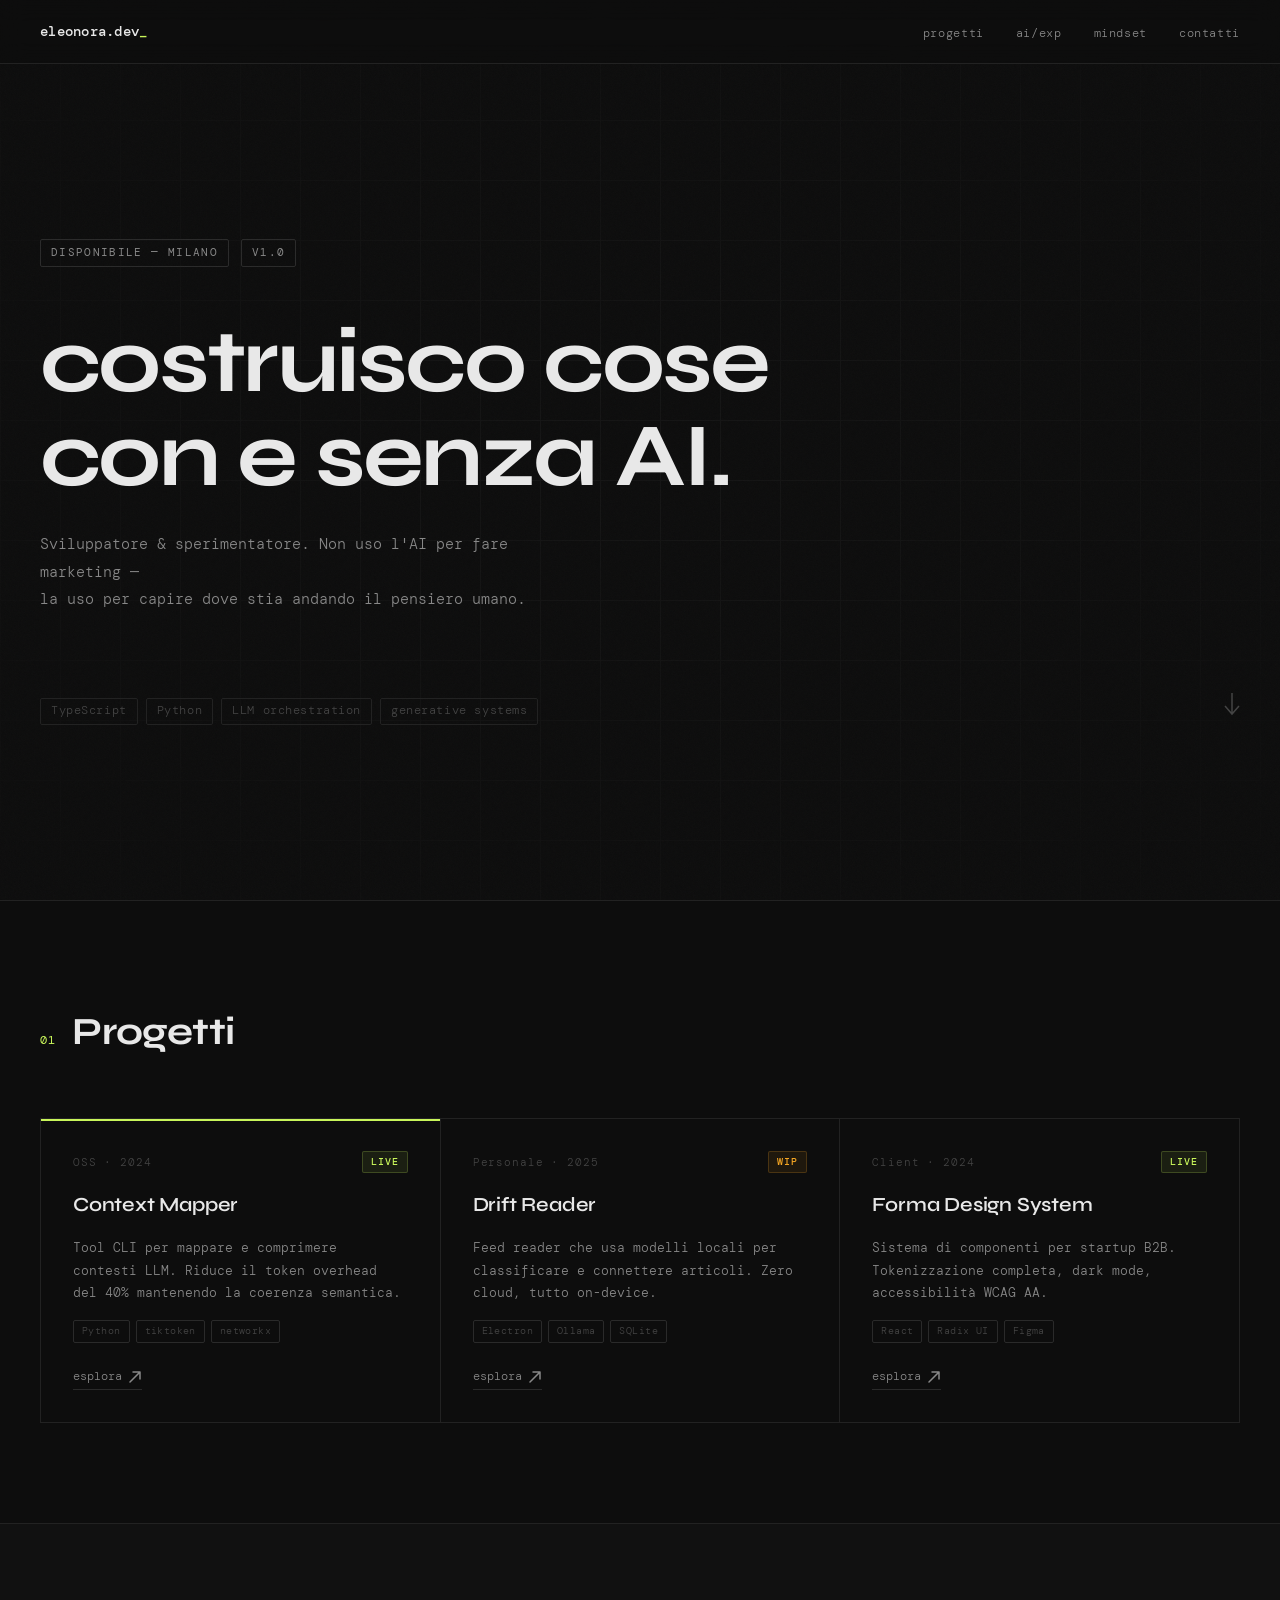
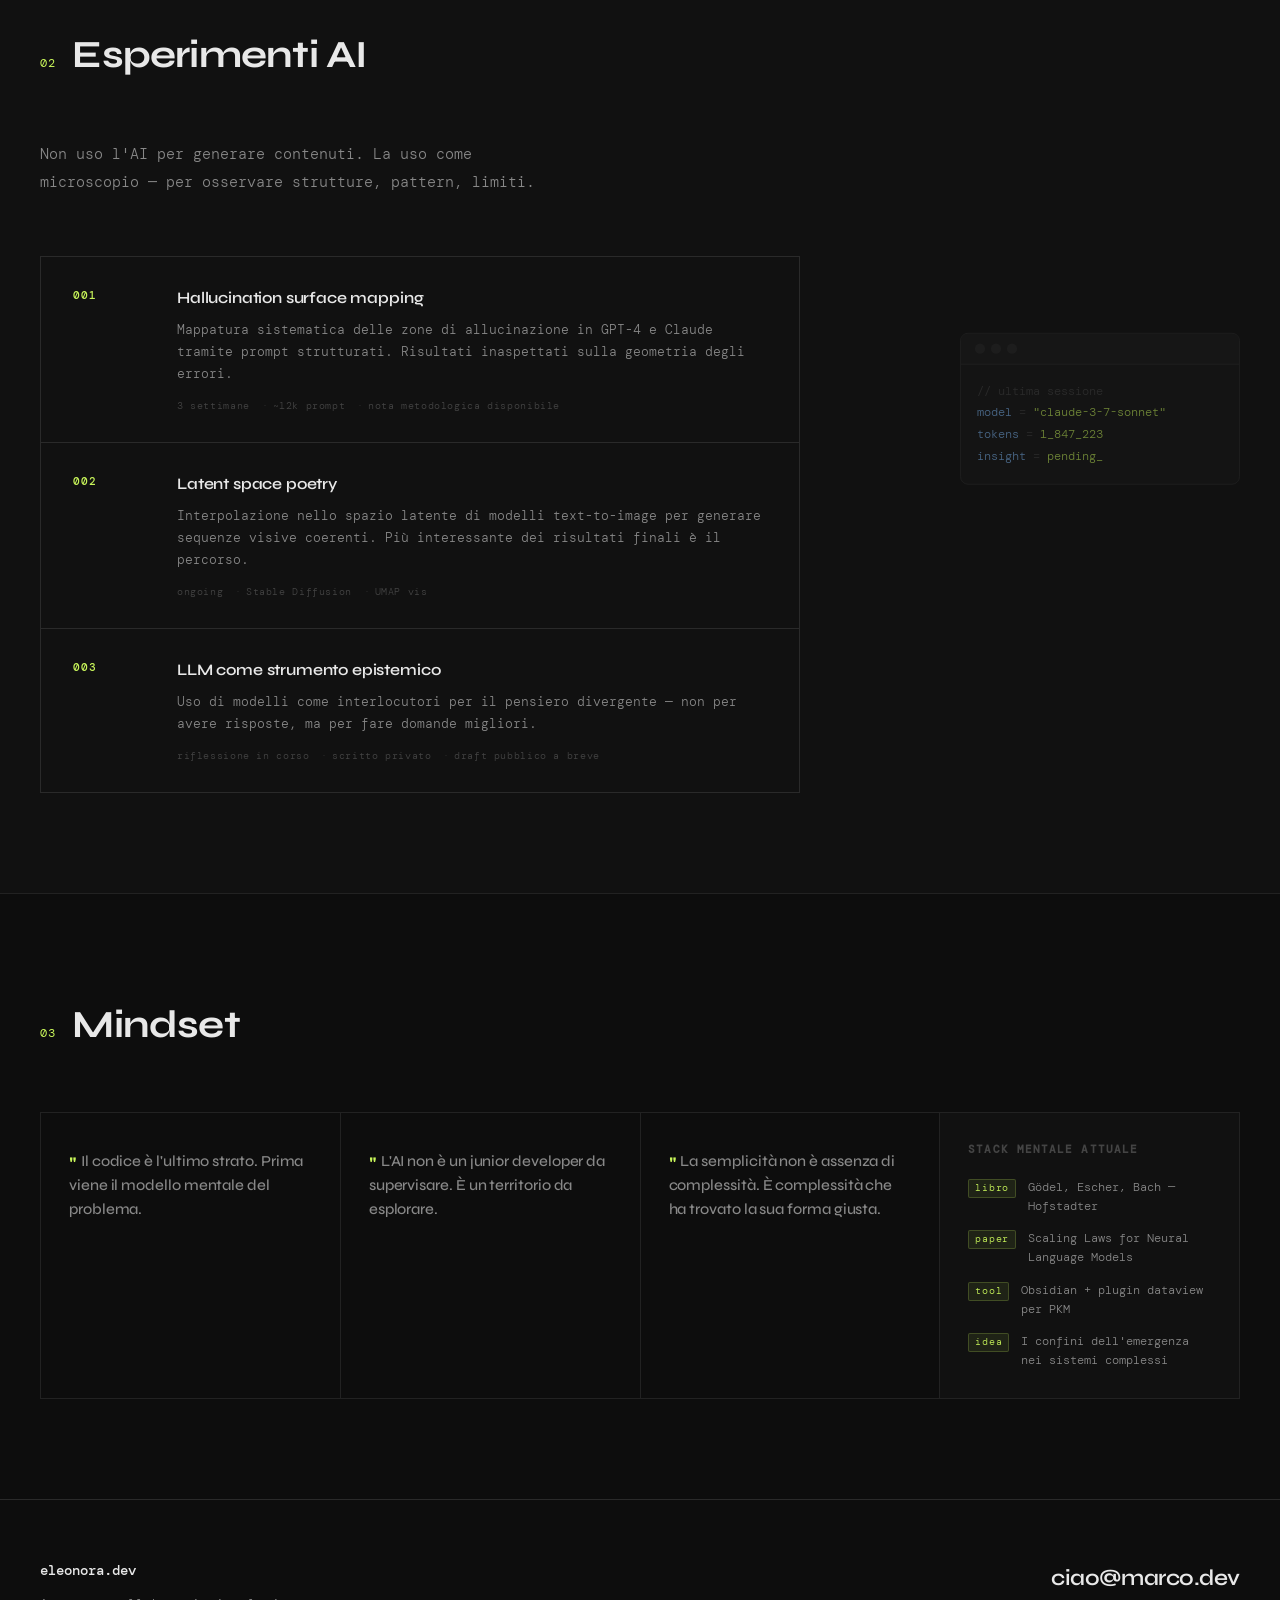
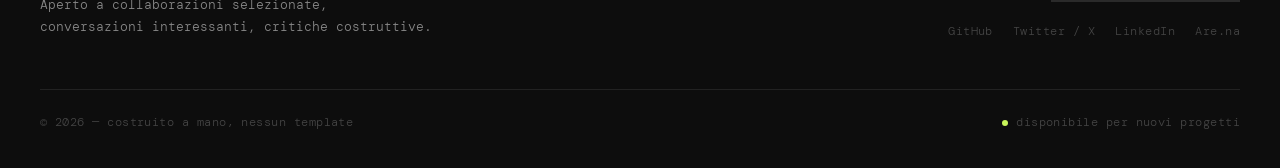
==== commit 330e36b8: "Update title and footer information in index.html" ====
--- a/index.html
+++ b/index.html
@@ -3,7 +3,7 @@
 <head>
   <meta charset="UTF-8" />
   <meta name="viewport" content="width=device-width, initial-scale=1.0" />
-  <title>Eleonora Giarruzzo | AI Experiments Lab</title>
+  <title>Eleonora | AI Experiments Lab</title>
   <link rel="stylesheet" href="style.css" />
   <link rel="preconnect" href="https://fonts.googleapis.com">
   <link rel="preconnect" href="https://fonts.gstatic.com" crossorigin>
@@ -26,7 +26,7 @@
   <section class="hero">
     <div class="hero-meta">
       <span class="tag">DISPONIBILE — MILANO</span>
-      <span class="tag">v1</span>
+      <span class="tag">v1.0</span>
     </div>
 
     <div class="hero-content">
@@ -35,7 +35,7 @@
         <span class="line-reveal delay-1">con e senza AI.</span>
       </h1>
       <p class="hero-sub line-reveal delay-2">
-        Sviluppatrice & sperimentatrice. Non uso l'AI per fare marketing —<br>
+        Sviluppatore &amp; sperimentatore. Non uso l'AI per fare marketing —<br>
         la uso per capire dove stia andando il pensiero umano.
       </p>
     </div>
@@ -52,7 +52,6 @@
       </a>
     </div>
 
-    <!-- grid decorativa -->
     <div class="hero-grid" aria-hidden="true"></div>
     <div class="noise" aria-hidden="true"></div>
   </section>
@@ -166,7 +165,6 @@
       </div>
     </div>
 
-    <!-- terminal decor -->
     <div class="terminal-decor" aria-hidden="true">
       <div class="terminal-bar">
         <span></span><span></span><span></span>
@@ -228,11 +226,11 @@
   <footer class="footer" id="contatti">
     <div class="footer-top">
       <div class="footer-left">
-        <span class="footer-logo">marco.dev</span>
+        <span class="footer-logo">eleonora.dev</span>
         <p>Aperto a collaborazioni selezionate,<br>conversazioni interessanti, critiche costruttive.</p>
       </div>
       <div class="footer-right">
-        <a href="/cdn-cgi/l/email-protection#67040e0608270a0615040849030211" class="contact-link"><span class="__cf_email__" data-cfemail="a2c1cbc3cde2cfc3d0c1cd8cc6c7d4">[email&#160;protected]</span></a>
+        <a href="mailto:ciao@marco.dev" class="contact-link">ciao@marco.dev</a>
         <div class="social-links">
           <a href="#">GitHub</a>
           <a href="#">Twitter / X</a>
@@ -242,7 +240,7 @@
       </div>
     </div>
     <div class="footer-bottom">
-      <span>© 2025 — costruito a mano, nessun template</span>
+      <span>© 2026 — costruito a mano, nessun template</span>
       <span class="footer-status">
         <span class="dot"></span>
         disponibile per nuovi progetti
@@ -250,257 +248,6 @@
     </div>
   </footer>
 
-  <script src="main.js" defer></script>E html>
-<html lang="it">
-<head>
-  <meta charset="UTF-8" />
-  <meta name="viewport" content="width=device-width, initial-scale=1.0" />
-  <title>// portfolio</title>
-  <link rel="stylesheet" href="style.css" />
-  <link rel="preconnect" href="https://fonts.googleapis.com">
-  <link rel="preconnect" href="https://fonts.gstatic.com" crossorigin>
-  <link href="https://fonts.googleapis.com/css2?family=DM+Mono:ital,wght@0,300;0,400;0,500;1,300&family=Syne:wght@400;500;600;700;800&display=swap" rel="stylesheet">
-</head>
-<body>
-
-  <!-- NAV -->
-  <nav class="nav">
-    <span class="nav-logo">marco.dev<span class="cursor-blink">_</span></span>
-    <ul class="nav-links">
-      <li><a href="#progetti">progetti</a></li>
-      <li><a href="#ai">ai/exp</a></li>
-      <li><a href="#mindset">mindset</a></li>
-      <li><a href="#contatti">contatti</a></li>
-    </ul>
-  </nav>
-
-  <!-- HERO -->
-  <section class="hero">
-    <div class="hero-meta">
-      <span class="tag">DISPONIBILE — MILANO</span>
-      <span class="tag">v2.4.1</span>
-    </div>
-
-    <div class="hero-content">
-      <h1 class="hero-title">
-        <span class="line-reveal">costruisco cose</span><br>
-        <span class="line-reveal delay-1">con e senza AI.</span>
-      </h1>
-      <p class="hero-sub line-reveal delay-2">
-        Sviluppatore & sperimentatore. Non uso l'AI per fare marketing —<br>
-        la uso per capire dove stia andando il pensiero umano.
-      </p>
-    </div>
-
-    <div class="hero-footer">
-      <div class="hero-stack">
-        <span>TypeScript</span>
-        <span>Python</span>
-        <span>LLM orchestration</span>
-        <span>generative systems</span>
-      </div>
-      <a href="#progetti" class="scroll-hint">
-        <svg width="16" height="24" viewBox="0 0 16 24"><path d="M8 0v20M1 13l7 8 7-8" stroke="currentColor" stroke-width="1.5" fill="none"/></svg>
-      </a>
-    </div>
-
-    <!-- grid decorativa -->
-    <div class="hero-grid" aria-hidden="true"></div>
-    <div class="noise" aria-hidden="true"></div>
-  </section>
-
-  <!-- PROGETTI -->
-  <section class="section" id="progetti">
-    <div class="section-header">
-      <span class="section-index">01</span>
-      <h2 class="section-title">Progetti</h2>
-    </div>
-
-    <div class="projects-grid">
-      <article class="card card--featured">
-        <div class="card-top">
-          <span class="card-tag">OSS · 2024</span>
-          <span class="card-status status-live">live</span>
-        </div>
-        <h3 class="card-title">Context Mapper</h3>
-        <p class="card-desc">Tool CLI per mappare e comprimere contesti LLM. Riduce il token overhead del 40% mantenendo la coerenza semantica.</p>
-        <div class="card-tech">
-          <span>Python</span><span>tiktoken</span><span>networkx</span>
-        </div>
-        <a href="#" class="card-link">
-          <span>esplora</span>
-          <svg width="14" height="14" viewBox="0 0 14 14"><path d="M2 12L12 2M12 2H5M12 2v7" stroke="currentColor" stroke-width="1.5" fill="none" stroke-linecap="round"/></svg>
-        </a>
-      </article>
-
-      <article class="card">
-        <div class="card-top">
-          <span class="card-tag">Personale · 2025</span>
-          <span class="card-status status-wip">wip</span>
-        </div>
-        <h3 class="card-title">Drift Reader</h3>
-        <p class="card-desc">Feed reader che usa modelli locali per classificare e connettere articoli. Zero cloud, tutto on-device.</p>
-        <div class="card-tech">
-          <span>Electron</span><span>Ollama</span><span>SQLite</span>
-        </div>
-        <a href="#" class="card-link">
-          <span>esplora</span>
-          <svg width="14" height="14" viewBox="0 0 14 14"><path d="M2 12L12 2M12 2H5M12 2v7" stroke="currentColor" stroke-width="1.5" fill="none" stroke-linecap="round"/></svg>
-        </a>
-      </article>
-
-      <article class="card">
-        <div class="card-top">
-          <span class="card-tag">Client · 2024</span>
-          <span class="card-status status-live">live</span>
-        </div>
-        <h3 class="card-title">Forma Design System</h3>
-        <p class="card-desc">Sistema di componenti per startup B2B. Tokenizzazione completa, dark mode, accessibilità WCAG AA.</p>
-        <div class="card-tech">
-          <span>React</span><span>Radix UI</span><span>Figma</span>
-        </div>
-        <a href="#" class="card-link">
-          <span>esplora</span>
-          <svg width="14" height="14" viewBox="0 0 14 14"><path d="M2 12L12 2M12 2H5M12 2v7" stroke="currentColor" stroke-width="1.5" fill="none" stroke-linecap="round"/></svg>
-        </a>
-      </article>
-    </div>
-  </section>
-
-  <!-- AI EXPERIMENTS -->
-  <section class="section section--dark" id="ai">
-    <div class="section-header">
-      <span class="section-index">02</span>
-      <h2 class="section-title">Esperimenti AI</h2>
-    </div>
-    <p class="section-intro">
-      Non uso l'AI per generare contenuti. La uso come microscopio — per osservare strutture, pattern, limiti.
-    </p>
-
-    <div class="experiments-list">
-      <div class="experiment">
-        <div class="experiment-num">001</div>
-        <div class="experiment-body">
-          <h4>Hallucination surface mapping</h4>
-          <p>Mappatura sistematica delle zone di allucinazione in GPT-4 e Claude tramite prompt strutturati. Risultati inaspettati sulla geometria degli errori.</p>
-          <div class="experiment-meta">
-            <span>3 settimane</span>
-            <span>~12k prompt</span>
-            <span>nota metodologica disponibile</span>
-          </div>
-        </div>
-      </div>
-
-      <div class="experiment">
-        <div class="experiment-num">002</div>
-        <div class="experiment-body">
-          <h4>Latent space poetry</h4>
-          <p>Interpolazione nello spazio latente di modelli text-to-image per generare sequenze visive coerenti. Più interessante dei risultati finali è il percorso.</p>
-          <div class="experiment-meta">
-            <span>ongoing</span>
-            <span>Stable Diffusion</span>
-            <span>UMAP vis</span>
-          </div>
-        </div>
-      </div>
-
-      <div class="experiment">
-        <div class="experiment-num">003</div>
-        <div class="experiment-body">
-          <h4>LLM come strumento epistemico</h4>
-          <p>Uso di modelli come interlocutori per il pensiero divergente — non per avere risposte, ma per fare domande migliori.</p>
-          <div class="experiment-meta">
-            <span>riflessione in corso</span>
-            <span>scritto privato</span>
-            <span>draft pubblico a breve</span>
-          </div>
-        </div>
-      </div>
-    </div>
-
-    <!-- terminal decor -->
-    <div class="terminal-decor" aria-hidden="true">
-      <div class="terminal-bar">
-        <span></span><span></span><span></span>
-      </div>
-      <div class="terminal-body">
-        <span class="t-comment">// ultima sessione</span><br>
-        <span class="t-key">model</span><span class="t-op"> = </span><span class="t-val">"claude-3-7-sonnet"</span><br>
-        <span class="t-key">tokens</span><span class="t-op"> = </span><span class="t-val">1_847_223</span><br>
-        <span class="t-key">insight</span><span class="t-op"> = </span><span class="t-val">pending<span class="cursor-blink">_</span></span>
-      </div>
-    </div>
-  </section>
-
-  <!-- MINDSET -->
-  <section class="section" id="mindset">
-    <div class="section-header">
-      <span class="section-index">03</span>
-      <h2 class="section-title">Mindset</h2>
-    </div>
-
-    <div class="mindset-grid">
-      <blockquote class="principle">
-        <p>Il codice è l'ultimo strato. Prima viene il modello mentale del problema.</p>
-      </blockquote>
-
-      <blockquote class="principle">
-        <p>L'AI non è un junior developer da supervisare. È un territorio da esplorare.</p>
-      </blockquote>
-
-      <blockquote class="principle">
-        <p>La semplicità non è assenza di complessità. È complessità che ha trovato la sua forma giusta.</p>
-      </blockquote>
-
-      <div class="reading-list">
-        <h4>stack mentale attuale</h4>
-        <ul>
-          <li>
-            <span class="rl-type">libro</span>
-            <span>Gödel, Escher, Bach — Hofstadter</span>
-          </li>
-          <li>
-            <span class="rl-type">paper</span>
-            <span>Scaling Laws for Neural Language Models</span>
-          </li>
-          <li>
-            <span class="rl-type">tool</span>
-            <span>Obsidian + plugin dataview per PKM</span>
-          </li>
-          <li>
-            <span class="rl-type">idea</span>
-            <span>I confini dell'emergenza nei sistemi complessi</span>
-          </li>
-        </ul>
-      </div>
-    </div>
-  </section>
-
-  <!-- FOOTER / CONTATTI -->
-  <footer class="footer" id="contatti">
-    <div class="footer-top">
-      <div class="footer-left">
-        <span class="footer-logo">marco.dev</span>
-        <p>Aperto a collaborazioni selezionate,<br>conversazioni interessanti, critiche costruttive.</p>
-      </div>
-      <div class="footer-right">
-        <a href="/cdn-cgi/l/email-protection#67040e0608270a0615040849030211" class="contact-link"><span class="__cf_email__" data-cfemail="a2c1cbc3cde2cfc3d0c1cd8cc6c7d4">[email&#160;protected]</span></a>
-        <div class="social-links">
-          <a href="#">GitHub</a>
-          <a href="#">Twitter / X</a>
-          <a href="#">LinkedIn</a>
-          <a href="#">Are.na</a>
-        </div>
-      </div>
-    </div>
-    <div class="footer-bottom">
-      <span>© 2025 — costruito a mano, nessun template</span>
-      <span class="footer-status">
-        <span class="dot"></span>
-        disponibile per nuovi progetti
-      </span>
-    </div>
-  </footer>
-
+  <script src="main.js" defer></script>
 </body>
 </html>
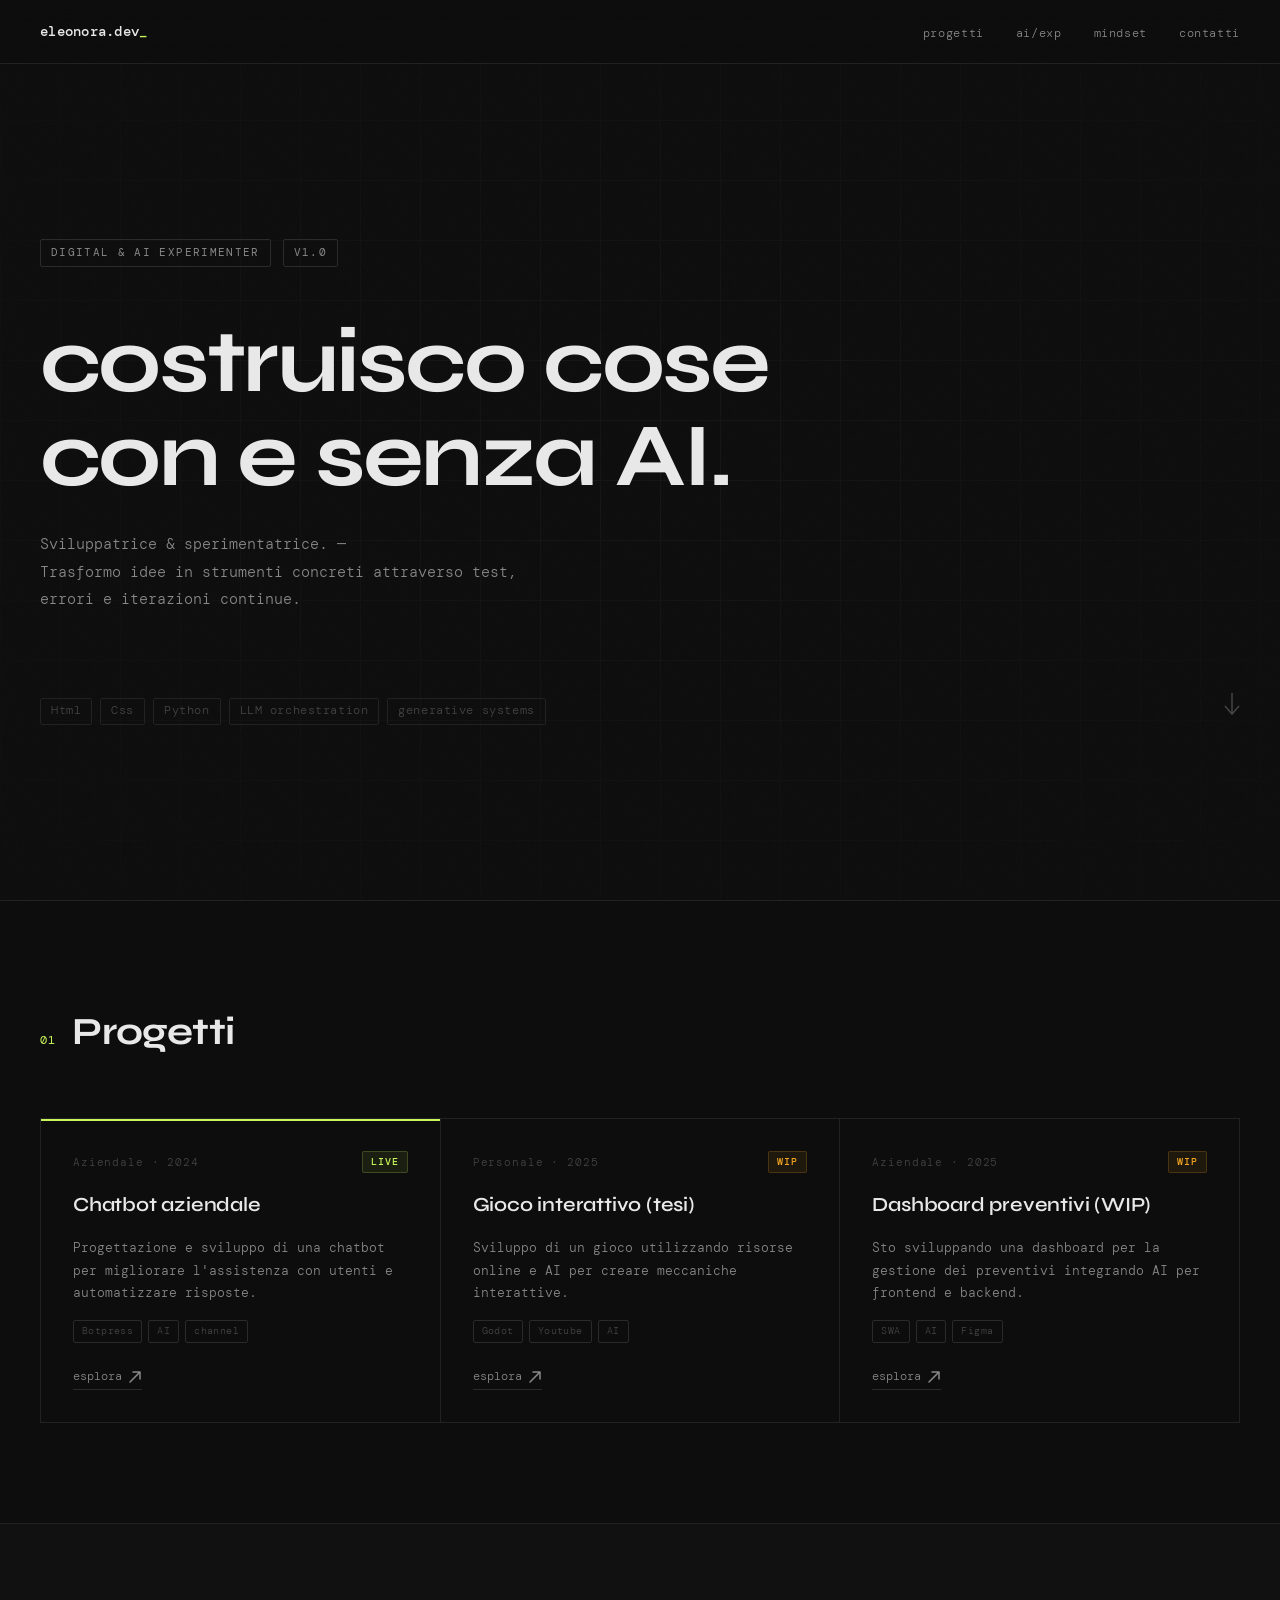
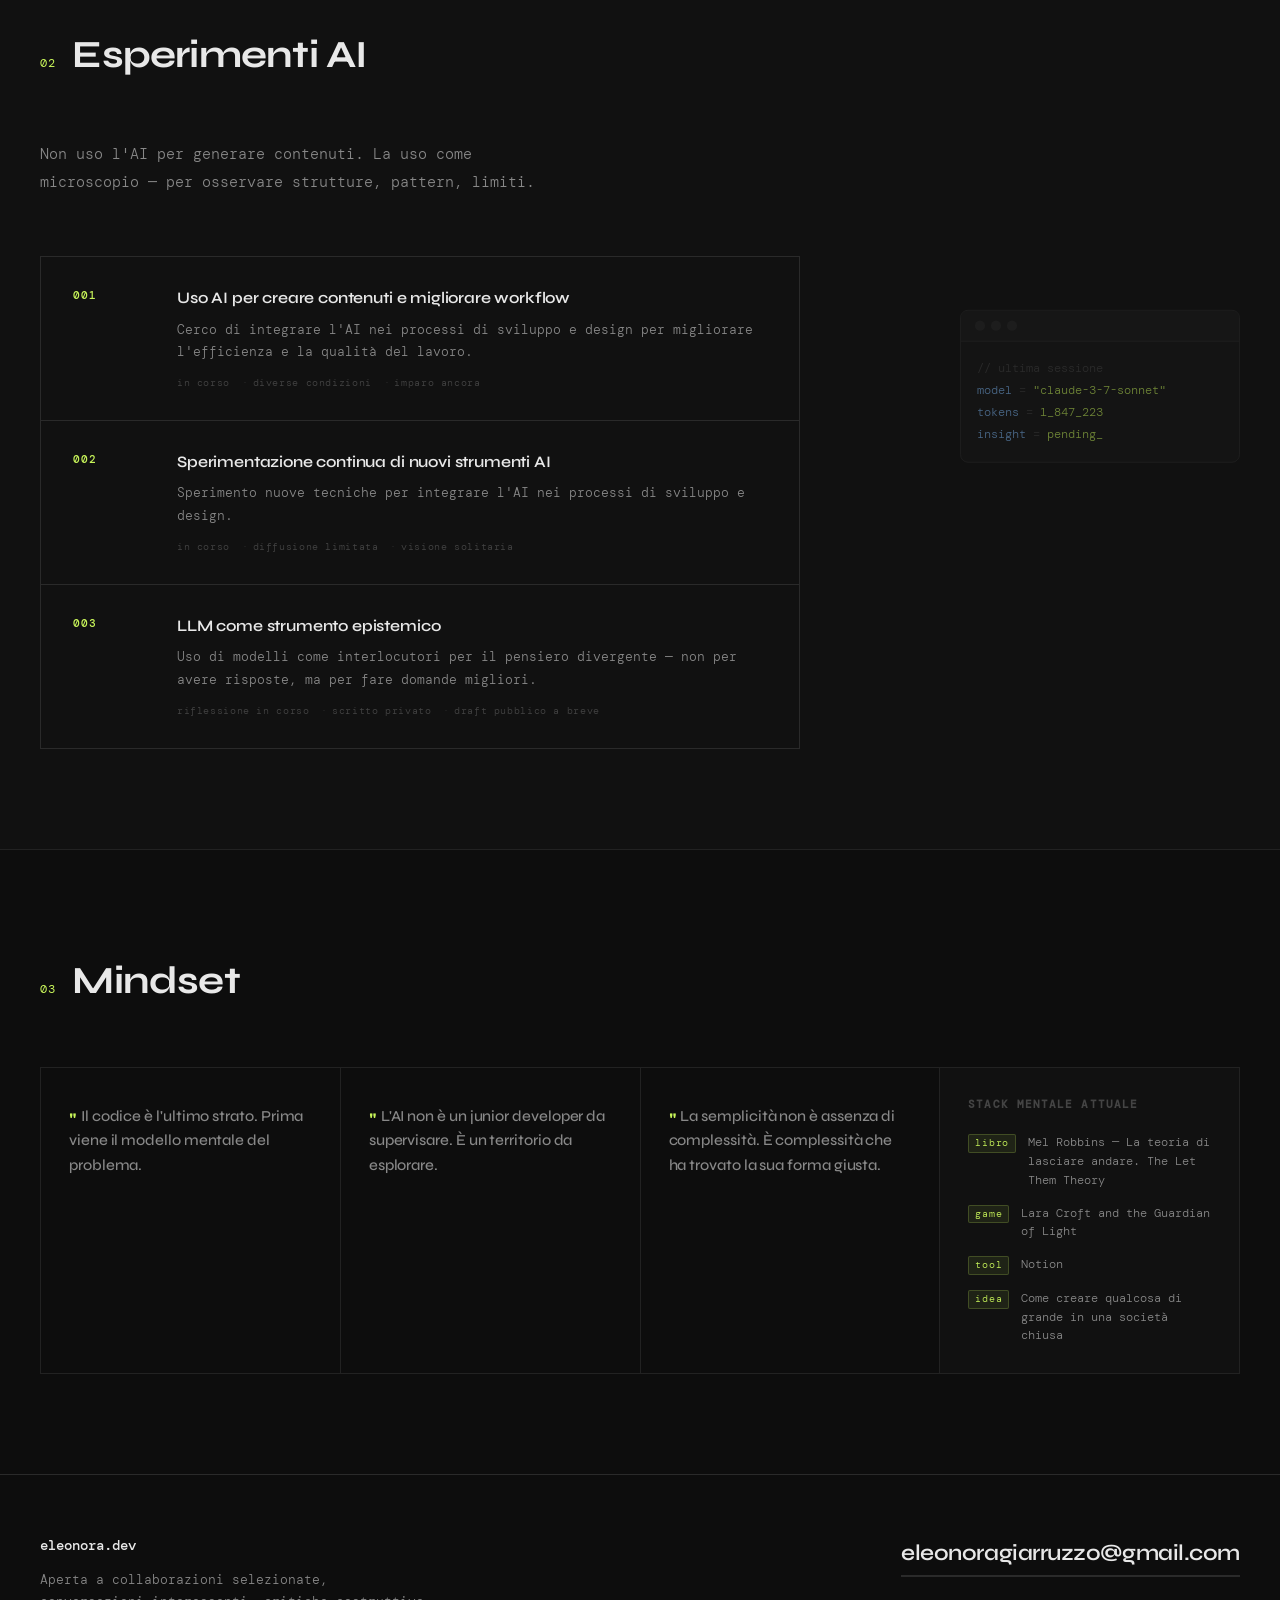
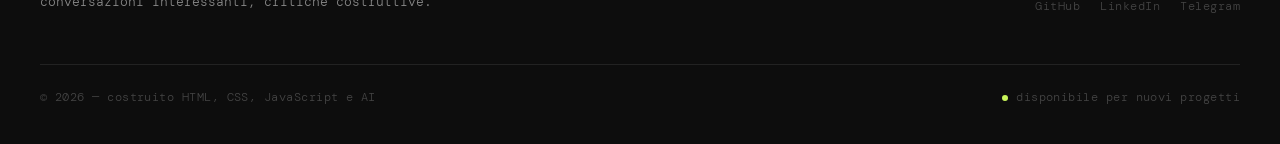
==== commit 51f5d523: "Modifiche html scritte" ====
--- a/index.html
+++ b/index.html
@@ -25,7 +25,7 @@
   <!-- HERO -->
   <section class="hero">
     <div class="hero-meta">
-      <span class="tag">DISPONIBILE — MILANO</span>
+      <span class="tag">Digital & AI Experimenter</span>
       <span class="tag">v1.0</span>
     </div>
 
@@ -35,19 +35,20 @@
         <span class="line-reveal delay-1">con e senza AI.</span>
       </h1>
       <p class="hero-sub line-reveal delay-2">
-        Sviluppatore &amp; sperimentatore. Non uso l'AI per fare marketing —<br>
-        la uso per capire dove stia andando il pensiero umano.
+        Sviluppatrice &amp; sperimentatrice. — <br> 
+        Trasformo idee in strumenti concreti attraverso test, errori e iterazioni continue.
       </p>
     </div>
 
     <div class="hero-footer">
       <div class="hero-stack">
-        <span>TypeScript</span>
+        <span>Html</span>
+        <span>Css</span>
         <span>Python</span>
         <span>LLM orchestration</span>
         <span>generative systems</span>
       </div>
-      <a href="#progetti" class="scroll-hint">
+      <a href="#progetti" class="scroll-hint" aria-label="Vai ai progetti">
         <svg width="16" height="24" viewBox="0 0 16 24"><path d="M8 0v20M1 13l7 8 7-8" stroke="currentColor" stroke-width="1.5" fill="none"/></svg>
       </a>
     </div>
@@ -66,13 +67,13 @@
     <div class="projects-grid">
       <article class="card card--featured">
         <div class="card-top">
-          <span class="card-tag">OSS · 2024</span>
+          <span class="card-tag">Aziendale · 2024</span>
           <span class="card-status status-live">live</span>
         </div>
-        <h3 class="card-title">Context Mapper</h3>
-        <p class="card-desc">Tool CLI per mappare e comprimere contesti LLM. Riduce il token overhead del 40% mantenendo la coerenza semantica.</p>
+        <h3 class="card-title">Chatbot aziendale</h3>
+        <p class="card-desc">Progettazione e sviluppo di una chatbot per migliorare l'assistenza con utenti e automatizzare risposte.</p>
         <div class="card-tech">
-          <span>Python</span><span>tiktoken</span><span>networkx</span>
+          <span>Botpress</span><span>AI</span><span>channel</span>
         </div>
         <a href="#" class="card-link">
           <span>esplora</span>
@@ -85,10 +86,10 @@
           <span class="card-tag">Personale · 2025</span>
           <span class="card-status status-wip">wip</span>
         </div>
-        <h3 class="card-title">Drift Reader</h3>
-        <p class="card-desc">Feed reader che usa modelli locali per classificare e connettere articoli. Zero cloud, tutto on-device.</p>
+        <h3 class="card-title">Gioco interattivo (tesi)</h3>
+        <p class="card-desc">Sviluppo di un gioco utilizzando risorse online e AI per creare meccaniche interattive.</p>
         <div class="card-tech">
-          <span>Electron</span><span>Ollama</span><span>SQLite</span>
+          <span>Godot</span><span>Youtube</span><span>AI</span>
         </div>
         <a href="#" class="card-link">
           <span>esplora</span>
@@ -98,13 +99,13 @@
 
       <article class="card">
         <div class="card-top">
-          <span class="card-tag">Client · 2024</span>
-          <span class="card-status status-live">live</span>
-        </div>
-        <h3 class="card-title">Forma Design System</h3>
-        <p class="card-desc">Sistema di componenti per startup B2B. Tokenizzazione completa, dark mode, accessibilità WCAG AA.</p>
+          <span class="card-tag">Aziendale · 2025</span>
+          <span class="card-status status-wip">wip</span>
+        </div>
+        <h3 class="card-title">Dashboard preventivi (WIP)</h3>
+        <p class="card-desc">Sto sviluppando una dashboard per la gestione dei preventivi integrando AI per frontend e backend.</p>
         <div class="card-tech">
-          <span>React</span><span>Radix UI</span><span>Figma</span>
+          <span>SWA</span><span>AI</span><span>Figma</span>
         </div>
         <a href="#" class="card-link">
           <span>esplora</span>
@@ -128,12 +129,12 @@
       <div class="experiment">
         <div class="experiment-num">001</div>
         <div class="experiment-body">
-          <h4>Hallucination surface mapping</h4>
-          <p>Mappatura sistematica delle zone di allucinazione in GPT-4 e Claude tramite prompt strutturati. Risultati inaspettati sulla geometria degli errori.</p>
+          <h4>Uso AI per creare contenuti e migliorare workflow</h4>
+          <p>Cerco di integrare l'AI nei processi di sviluppo e design per migliorare l'efficienza e la qualità del lavoro.</p>
           <div class="experiment-meta">
-            <span>3 settimane</span>
-            <span>~12k prompt</span>
-            <span>nota metodologica disponibile</span>
+            <span>in corso</span>
+            <span>diverse condizioni</span>
+            <span>imparo ancora</span>
           </div>
         </div>
       </div>
@@ -141,12 +142,12 @@
       <div class="experiment">
         <div class="experiment-num">002</div>
         <div class="experiment-body">
-          <h4>Latent space poetry</h4>
-          <p>Interpolazione nello spazio latente di modelli text-to-image per generare sequenze visive coerenti. Più interessante dei risultati finali è il percorso.</p>
+          <h4>Sperimentazione continua di nuovi strumenti AI</h4>
+          <p>Sperimento nuove tecniche per integrare l'AI nei processi di sviluppo e design.</p>
           <div class="experiment-meta">
-            <span>ongoing</span>
-            <span>Stable Diffusion</span>
-            <span>UMAP vis</span>
+            <span>in corso</span>
+            <span>diffusione limitata</span>
+            <span>visione solitaria</span>
           </div>
         </div>
       </div>
@@ -203,19 +204,19 @@
         <ul>
           <li>
             <span class="rl-type">libro</span>
-            <span>Gödel, Escher, Bach — Hofstadter</span>
-          </li>
-          <li>
-            <span class="rl-type">paper</span>
-            <span>Scaling Laws for Neural Language Models</span>
+            <span>Mel Robbins — La teoria di lasciare andare. The Let Them Theory</span>
+          </li>
+          <li>
+            <span class="rl-type">game</span>
+            <span>Lara Croft and the Guardian of Light</span>
           </li>
           <li>
             <span class="rl-type">tool</span>
-            <span>Obsidian + plugin dataview per PKM</span>
+            <span>Notion</span>
           </li>
           <li>
             <span class="rl-type">idea</span>
-            <span>I confini dell'emergenza nei sistemi complessi</span>
+            <span>Come creare qualcosa di grande in una società chiusa</span>
           </li>
         </ul>
       </div>
@@ -227,20 +228,19 @@
     <div class="footer-top">
       <div class="footer-left">
         <span class="footer-logo">eleonora.dev</span>
-        <p>Aperto a collaborazioni selezionate,<br>conversazioni interessanti, critiche costruttive.</p>
+        <p>Aperta a collaborazioni selezionate,<br>conversazioni interessanti, critiche costruttive.</p>
       </div>
       <div class="footer-right">
-        <a href="mailto:ciao@marco.dev" class="contact-link">ciao@marco.dev</a>
+        <a href="mailto:eleonoragiarruzzo@gmail.com" class="contact-link">eleonoragiarruzzo@gmail.com</a>
         <div class="social-links">
-          <a href="#">GitHub</a>
-          <a href="#">Twitter / X</a>
-          <a href="#">LinkedIn</a>
-          <a href="#">Are.na</a>
+          <a href="https://github.com/eleonoragiarruzzo-9777">GitHub</a>
+          <a href="https://www.linkedin.com/in/eleonora-giarruzzo">LinkedIn</a>
+          <a href="https://t.me/EleonoraG977">Telegram</a>
         </div>
       </div>
     </div>
     <div class="footer-bottom">
-      <span>© 2026 — costruito a mano, nessun template</span>
+      <span>© 2026 — costruito HTML, CSS, JavaScript e AI</span>
       <span class="footer-status">
         <span class="dot"></span>
         disponibile per nuovi progetti
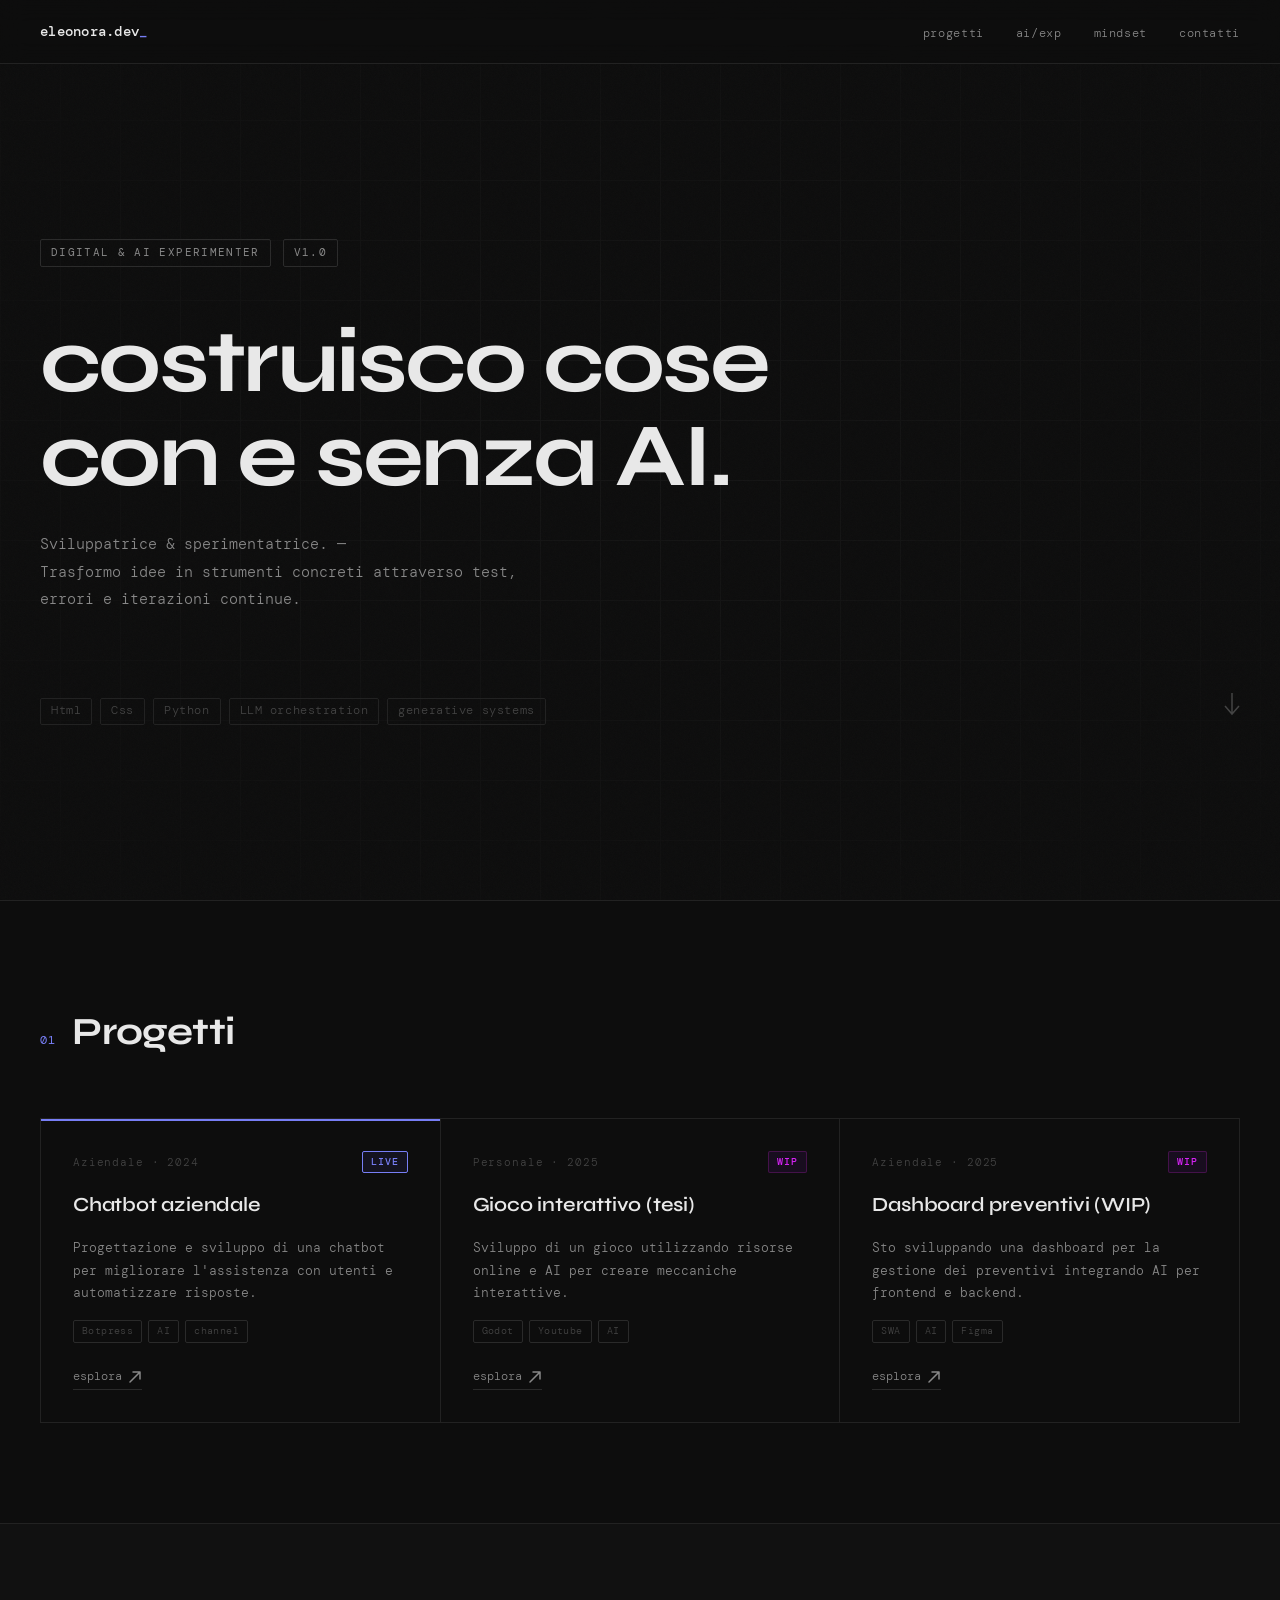
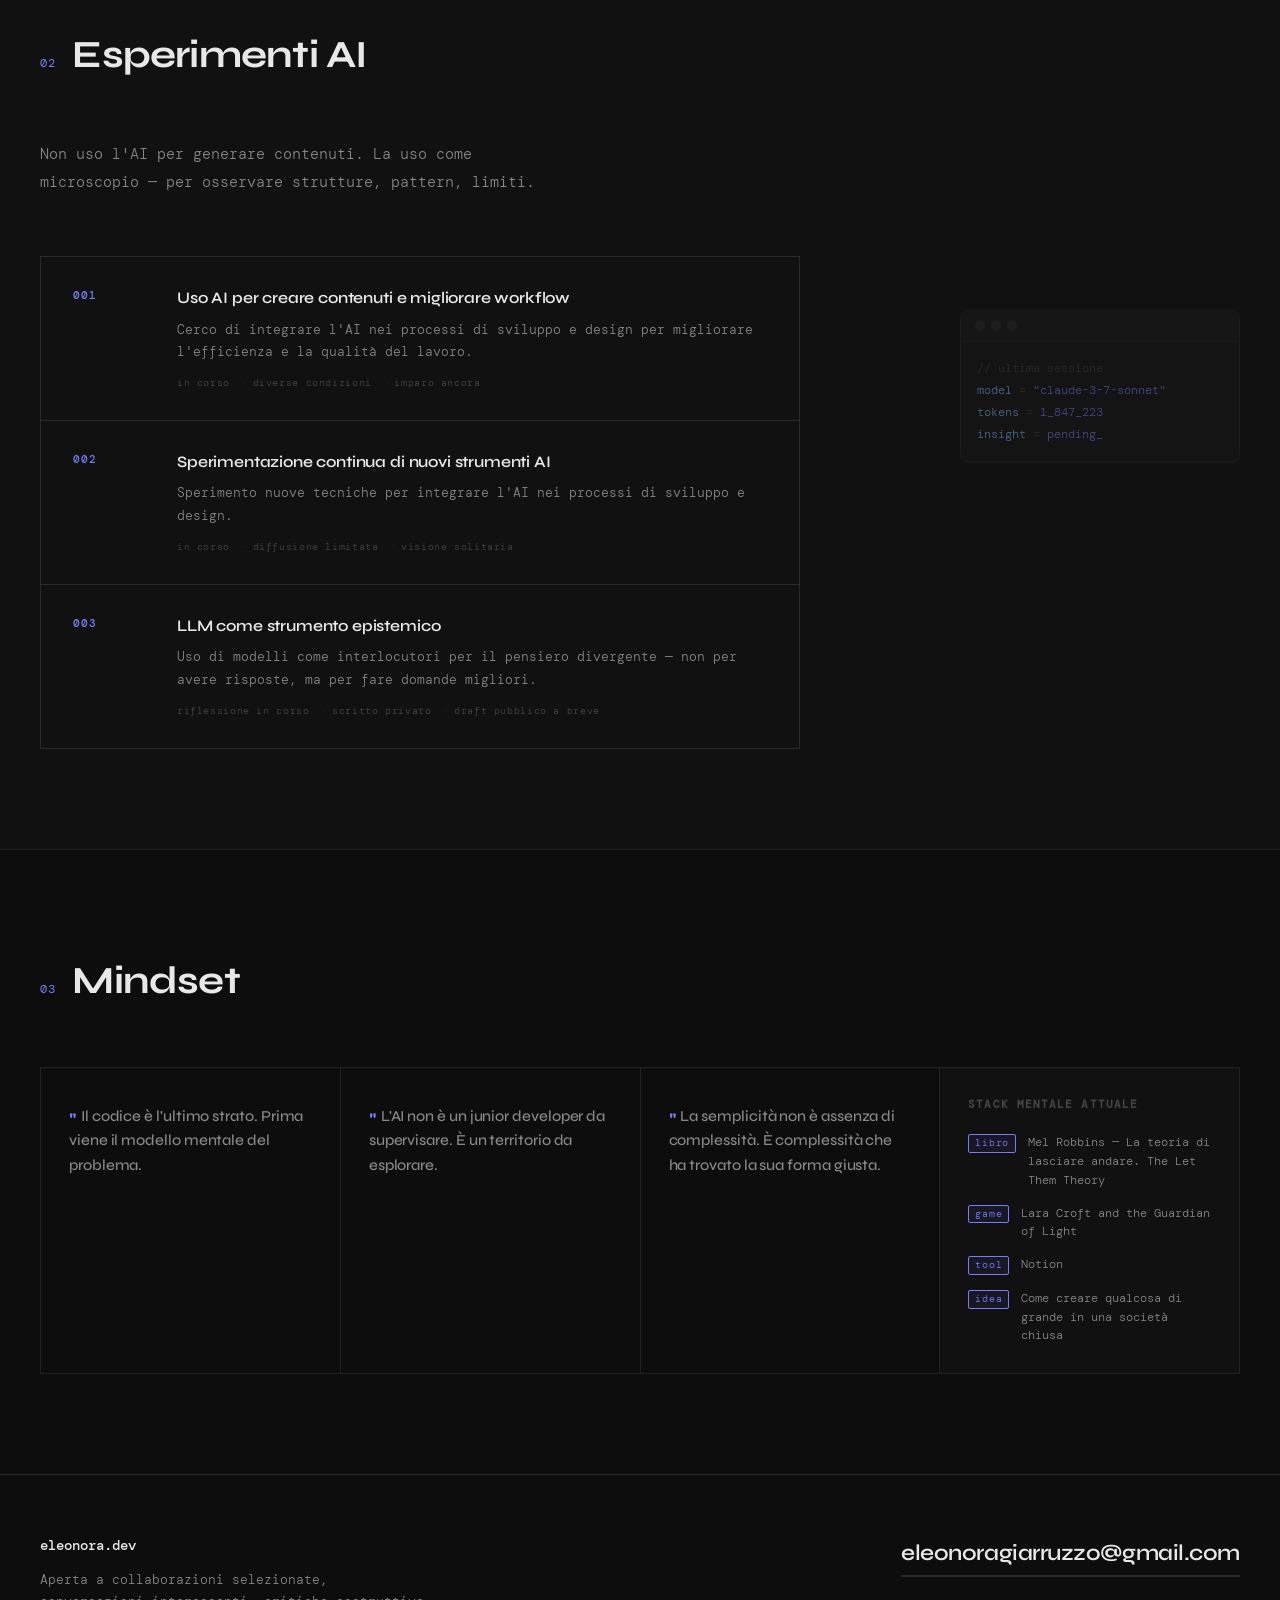
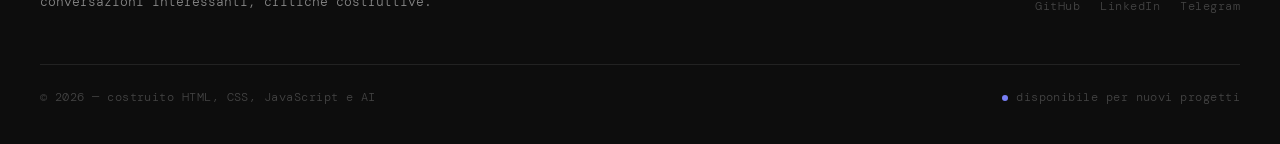
==== commit d165a082: "Modifiche html favicon + img favicon" ====
--- a/index.html
+++ b/index.html
@@ -4,6 +4,7 @@
   <meta charset="UTF-8" />
   <meta name="viewport" content="width=device-width, initial-scale=1.0" />
   <title>Eleonora | AI Experiments Lab</title>
+  <link rel="icon" type="image/x-icon" href="logo.png" />
   <link rel="stylesheet" href="style.css" />
   <link rel="preconnect" href="https://fonts.googleapis.com">
   <link rel="preconnect" href="https://fonts.gstatic.com" crossorigin>
--- a/style.css
+++ b/style.css
@@ -13,8 +13,8 @@
   --text-secondary: #888888;
   --text-muted: #444444;
 
-  --accent: #c8f55a;
-  --accent-dim: rgba(200, 245, 90, 0.08);
+  --accent: #777ef5;
+  --accent-dim: rgba(98, 90, 245, 0.08);
   --accent-border: rgba(200, 245, 90, 0.2);
 
   --font-display: 'Syne', sans-serif;
@@ -84,6 +84,7 @@
   justify-content: space-between;
   padding: 0 40px;
   background: rgba(13, 13, 13, 0.85);
+  -webkit-backdrop-filter: blur(12px);
   backdrop-filter: blur(12px);
   border-bottom: 1px solid var(--border-light);
   z-index: 100;
@@ -146,6 +147,7 @@
     linear-gradient(var(--border-light) 1px, transparent 1px),
     linear-gradient(90deg, var(--border-light) 1px, transparent 1px);
   background-size: 60px 60px;
+  -webkit-mask-image: radial-gradient(ellipse 70% 70% at 50% 50%, black 0%, transparent 100%);
   mask-image: radial-gradient(ellipse 70% 70% at 50% 50%, black 0%, transparent 100%);
   opacity: 0.4;
   pointer-events: none;
@@ -358,13 +360,13 @@
 .status-live {
   color: var(--accent);
   background: var(--accent-dim);
-  border: 1px solid var(--accent-border);
+  border: 1px solid var(--accent);
 }
 
 .status-wip {
-  color: #f5a623;
-  background: rgba(245, 166, 35, 0.08);
-  border: 1px solid rgba(245, 166, 35, 0.2);
+  color: #d623f5;
+  background: rgba(168, 35, 245, 0.08);
+  border: 1px solid rgba(242, 35, 245, 0.2);
 }
 
 .card-title {
@@ -611,7 +613,7 @@
   color: var(--accent);
   letter-spacing: 0.08em;
   background: var(--accent-dim);
-  border: 1px solid var(--accent-border);
+  border: 1px solid var(--accent);
   padding: 1px 6px;
   border-radius: 2px;
   white-space: nowrap;
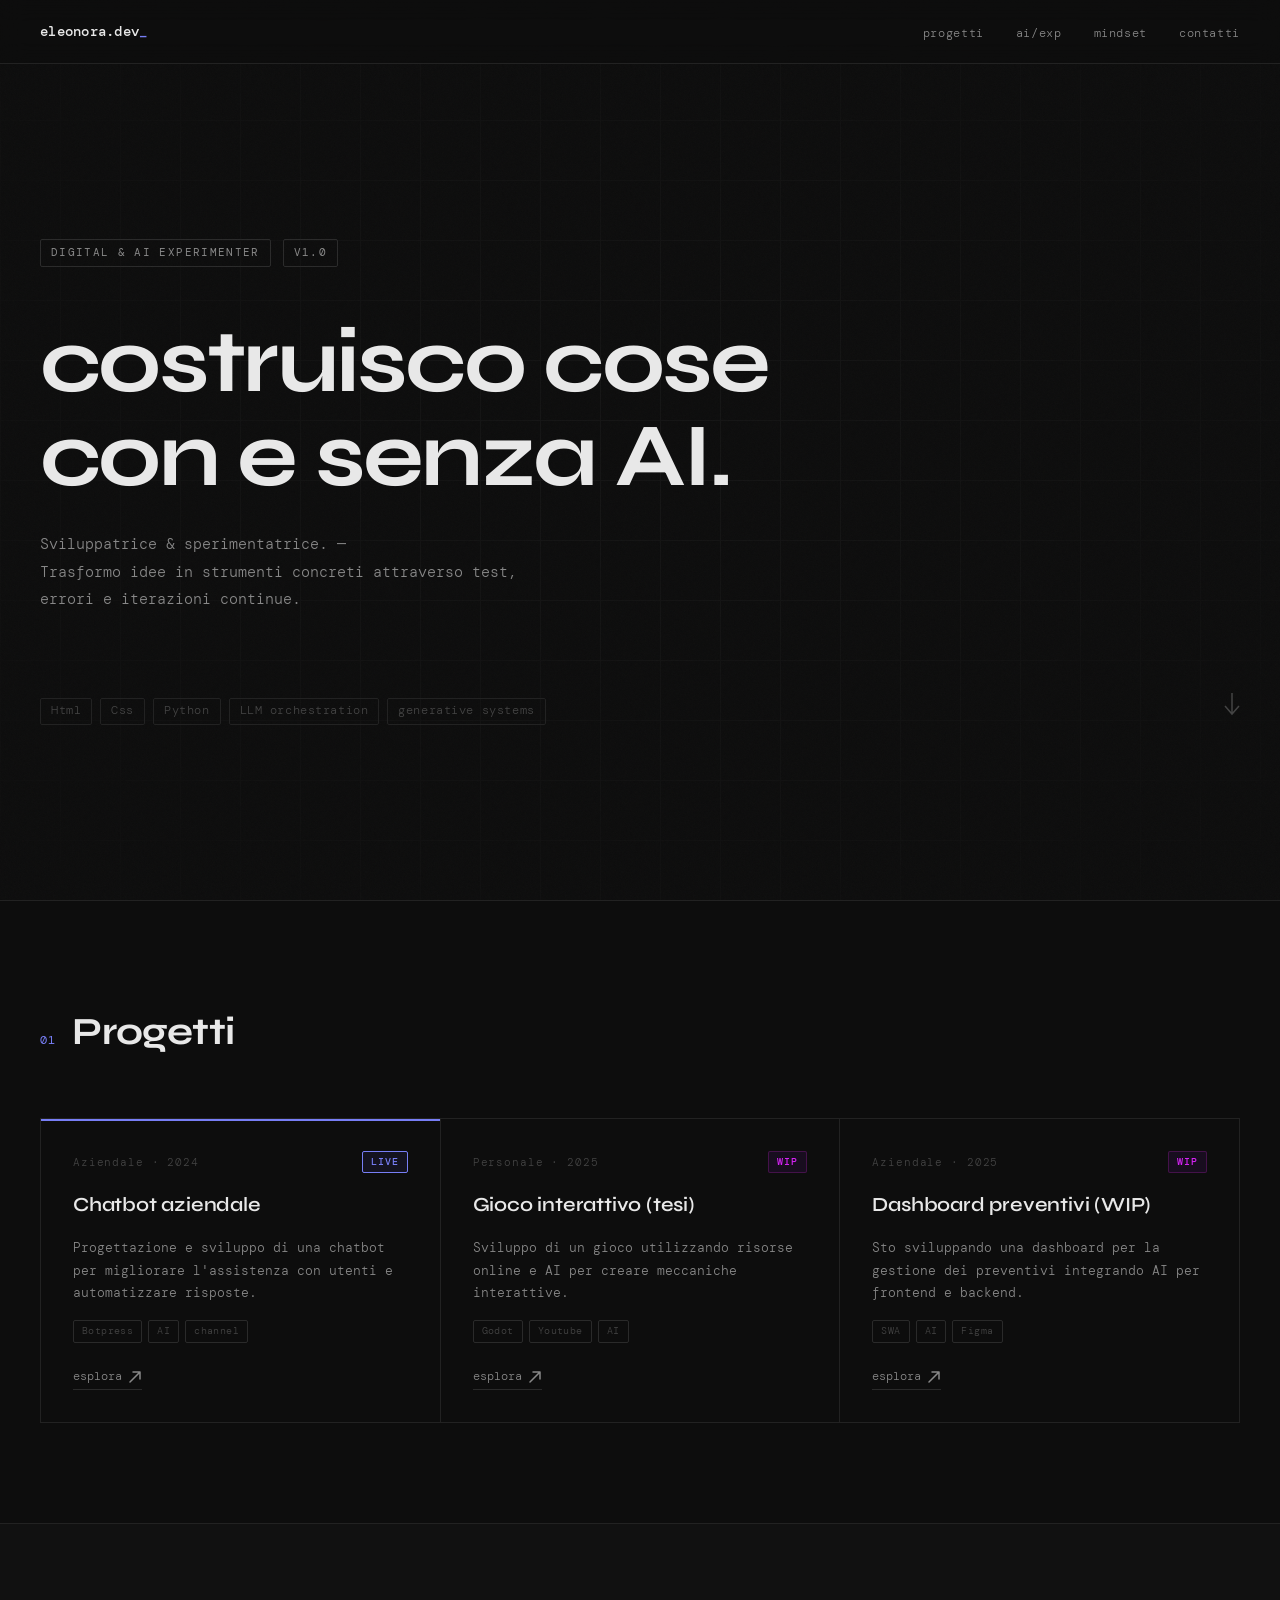
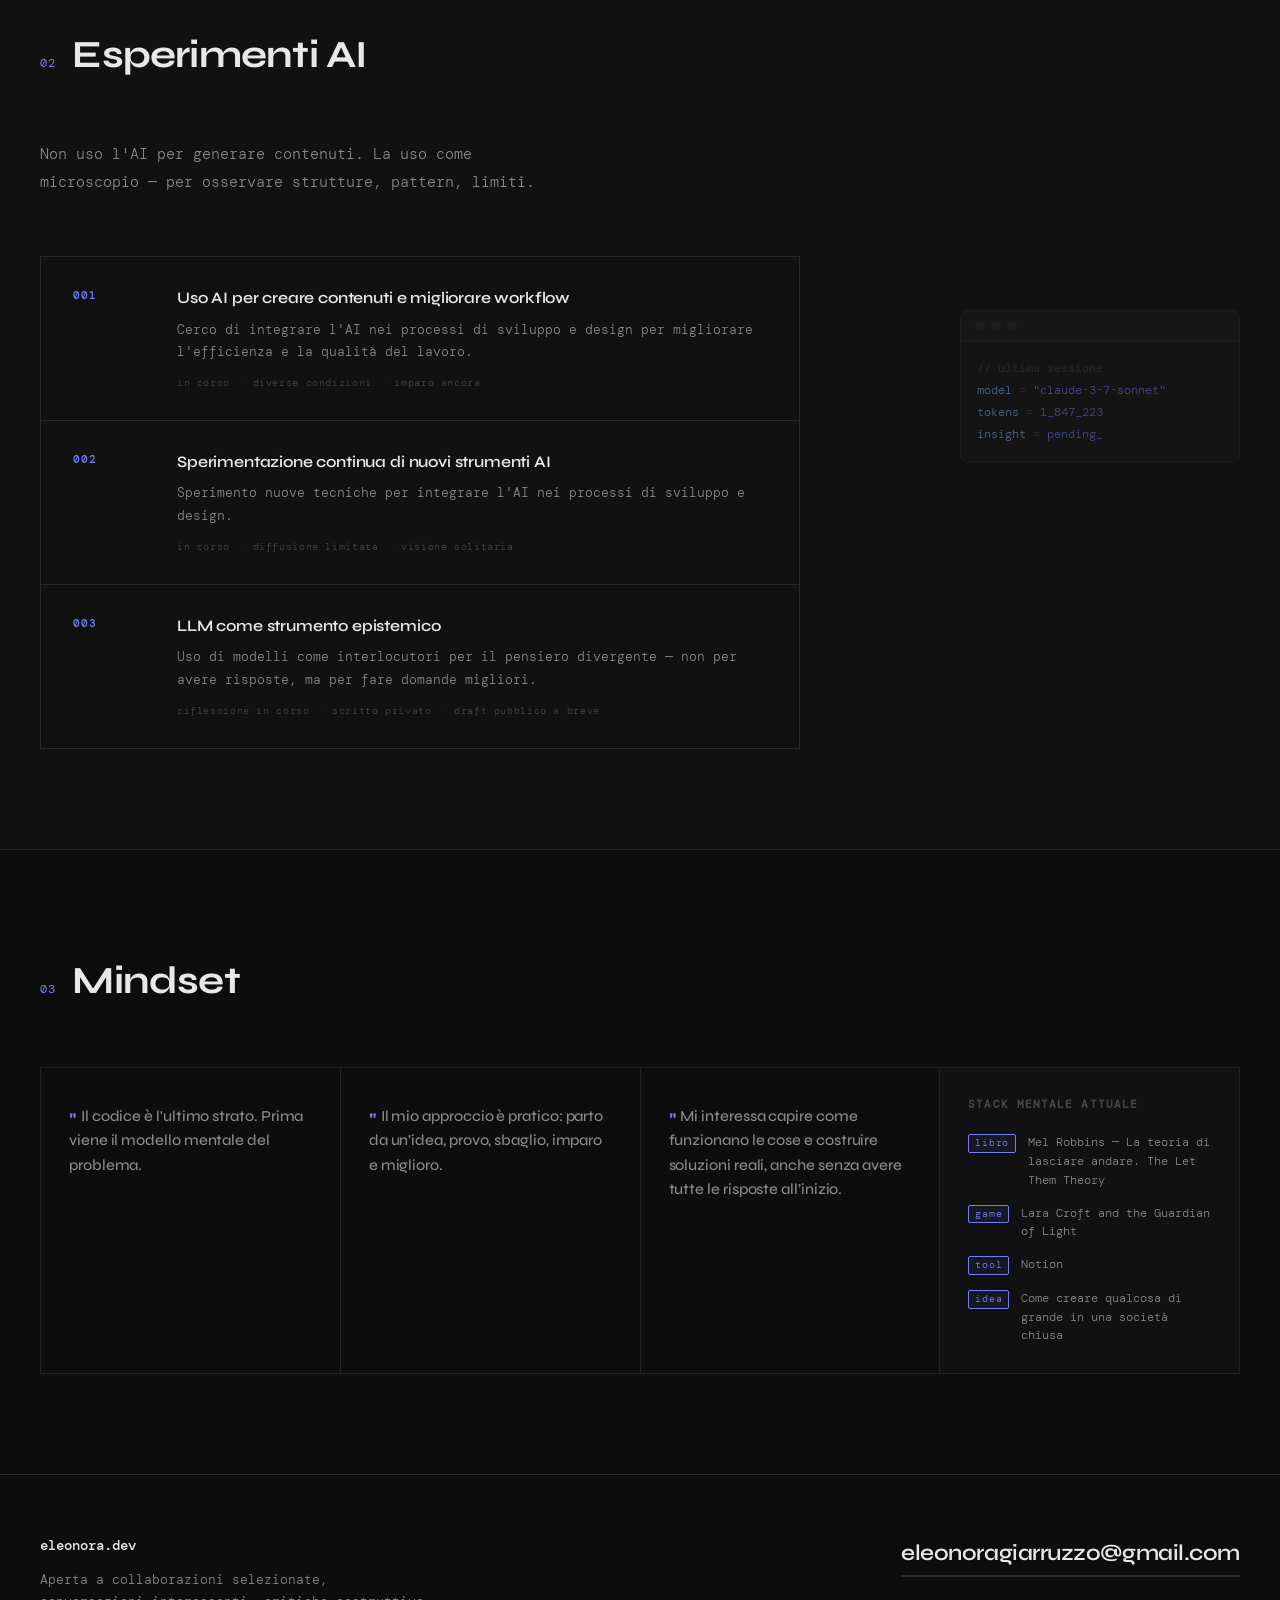
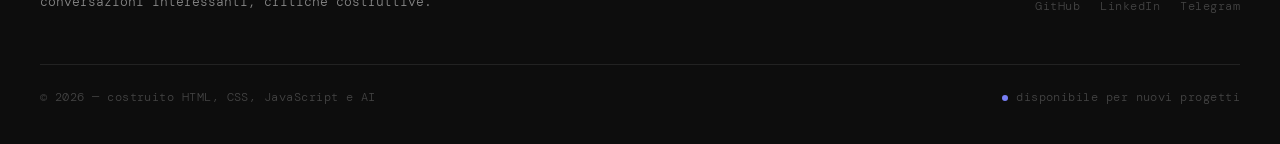
==== commit 7502d1e9: "Modifiche html parte Mindset" ====
--- a/index.html
+++ b/index.html
@@ -193,11 +193,11 @@
       </blockquote>
 
       <blockquote class="principle">
-        <p>L'AI non è un junior developer da supervisare. È un territorio da esplorare.</p>
+        <p>Il mio approccio è pratico: parto da un’idea, provo, sbaglio, imparo e miglioro.</p>
       </blockquote>
 
       <blockquote class="principle">
-        <p>La semplicità non è assenza di complessità. È complessità che ha trovato la sua forma giusta.</p>
+        <p>Mi interessa capire come funzionano le cose e costruire soluzioni reali, anche senza avere tutte le risposte all’inizio.</p>
       </blockquote>
 
       <div class="reading-list">
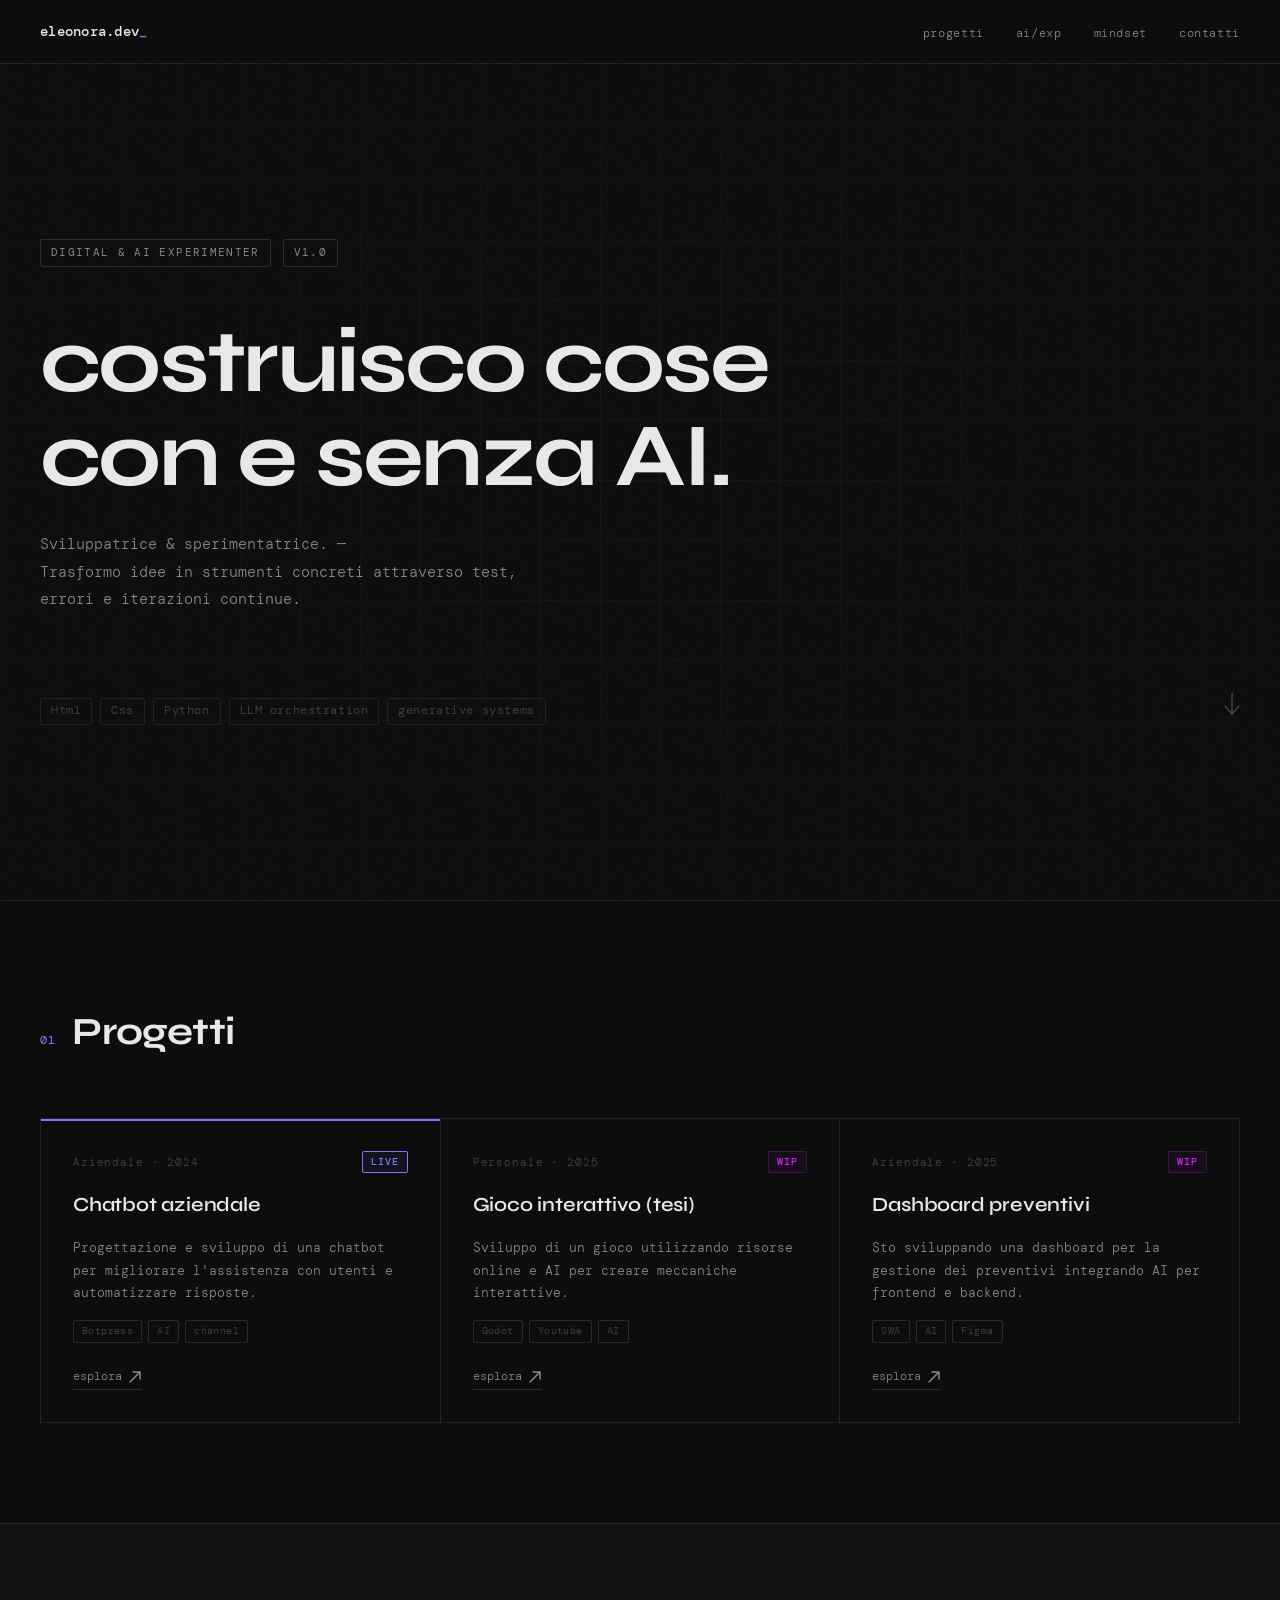
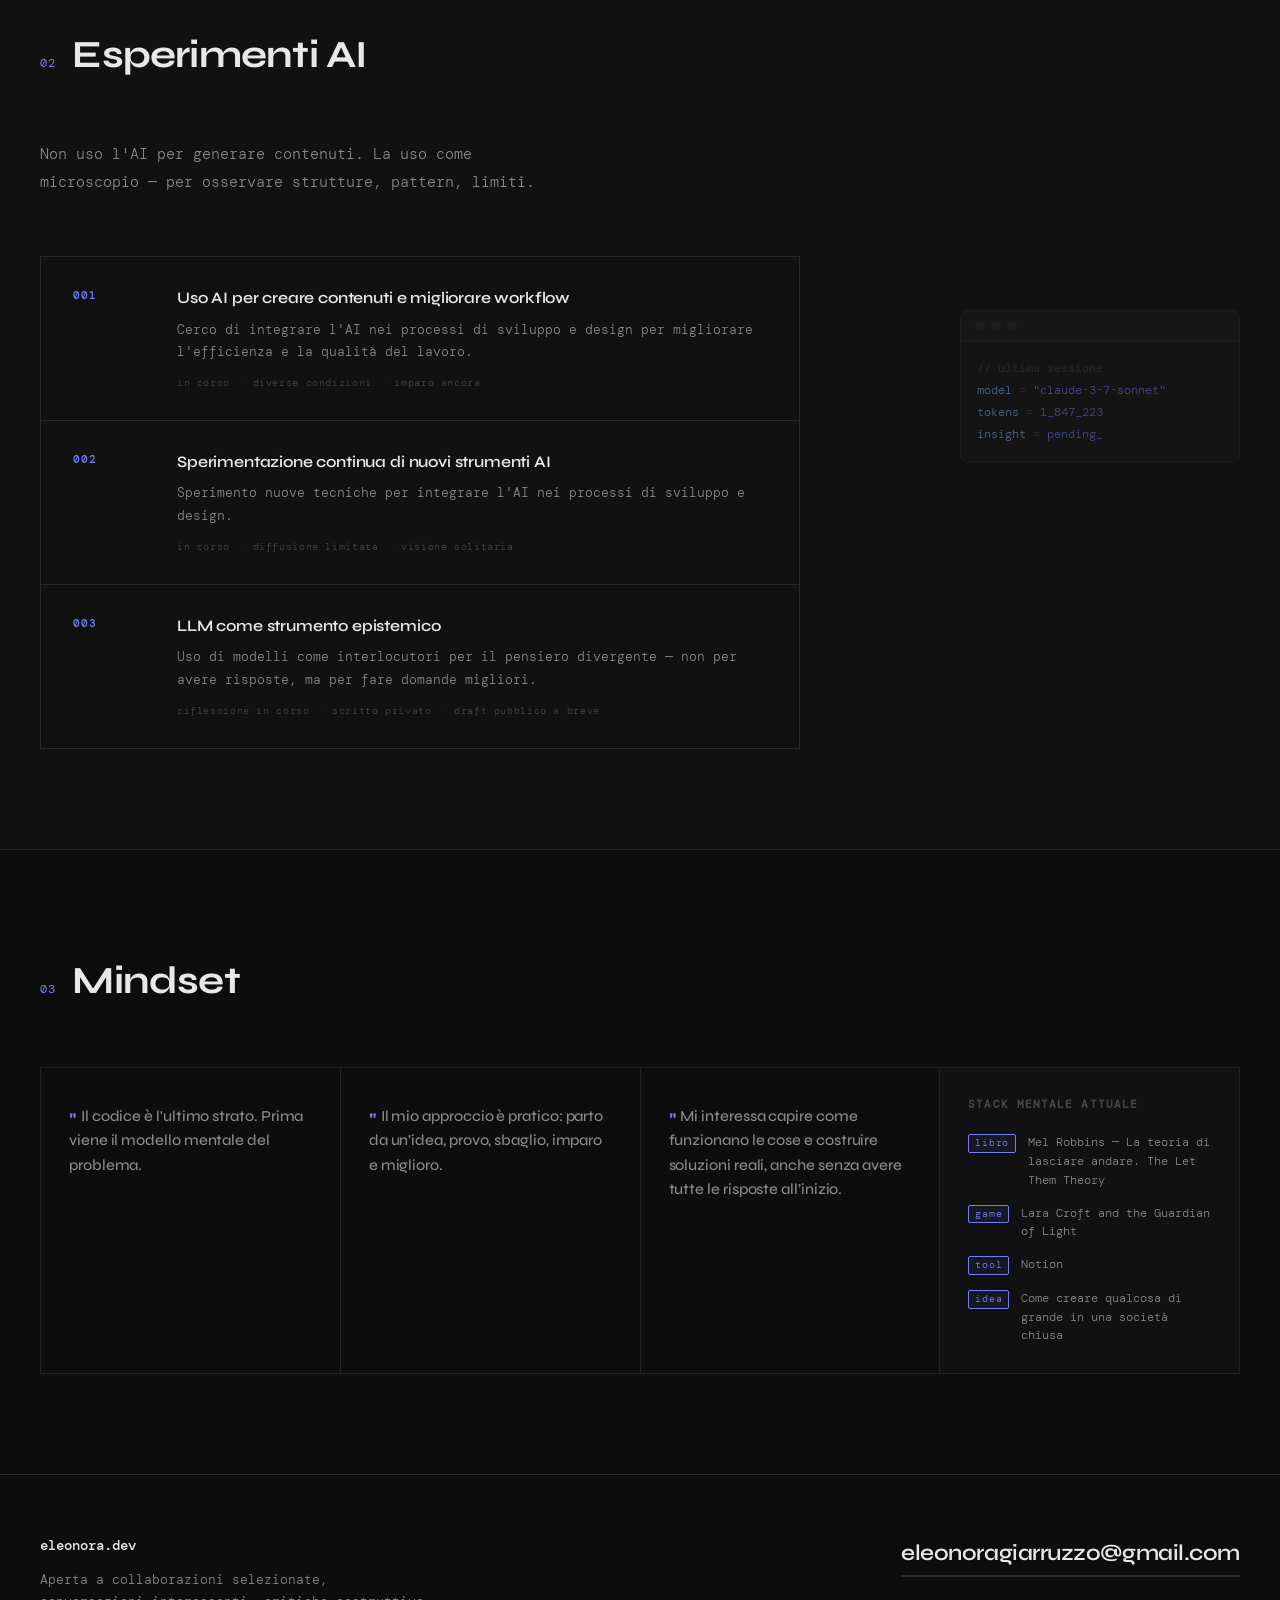
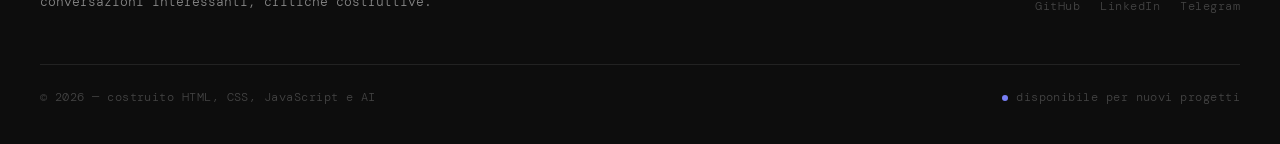
==== commit e1e1b86e: "Aggiunta Pagine progetti html + css" ====
--- a/index.html
+++ b/index.html
@@ -76,7 +76,7 @@
         <div class="card-tech">
           <span>Botpress</span><span>AI</span><span>channel</span>
         </div>
-        <a href="#" class="card-link">
+        <a href="chatbot-aziendale.html" class="card-link">
           <span>esplora</span>
           <svg width="14" height="14" viewBox="0 0 14 14"><path d="M2 12L12 2M12 2H5M12 2v7" stroke="currentColor" stroke-width="1.5" fill="none" stroke-linecap="round"/></svg>
         </a>
@@ -92,7 +92,7 @@
         <div class="card-tech">
           <span>Godot</span><span>Youtube</span><span>AI</span>
         </div>
-        <a href="#" class="card-link">
+        <a href="gioco_intrattivo.html" class="card-link">
           <span>esplora</span>
           <svg width="14" height="14" viewBox="0 0 14 14"><path d="M2 12L12 2M12 2H5M12 2v7" stroke="currentColor" stroke-width="1.5" fill="none" stroke-linecap="round"/></svg>
         </a>
@@ -103,12 +103,12 @@
           <span class="card-tag">Aziendale · 2025</span>
           <span class="card-status status-wip">wip</span>
         </div>
-        <h3 class="card-title">Dashboard preventivi (WIP)</h3>
+        <h3 class="card-title">Dashboard preventivi</h3>
         <p class="card-desc">Sto sviluppando una dashboard per la gestione dei preventivi integrando AI per frontend e backend.</p>
         <div class="card-tech">
           <span>SWA</span><span>AI</span><span>Figma</span>
         </div>
-        <a href="#" class="card-link">
+        <a href="dashboard-preventivi.html" class="card-link">
           <span>esplora</span>
           <svg width="14" height="14" viewBox="0 0 14 14"><path d="M2 12L12 2M12 2H5M12 2v7" stroke="currentColor" stroke-width="1.5" fill="none" stroke-linecap="round"/></svg>
         </a>
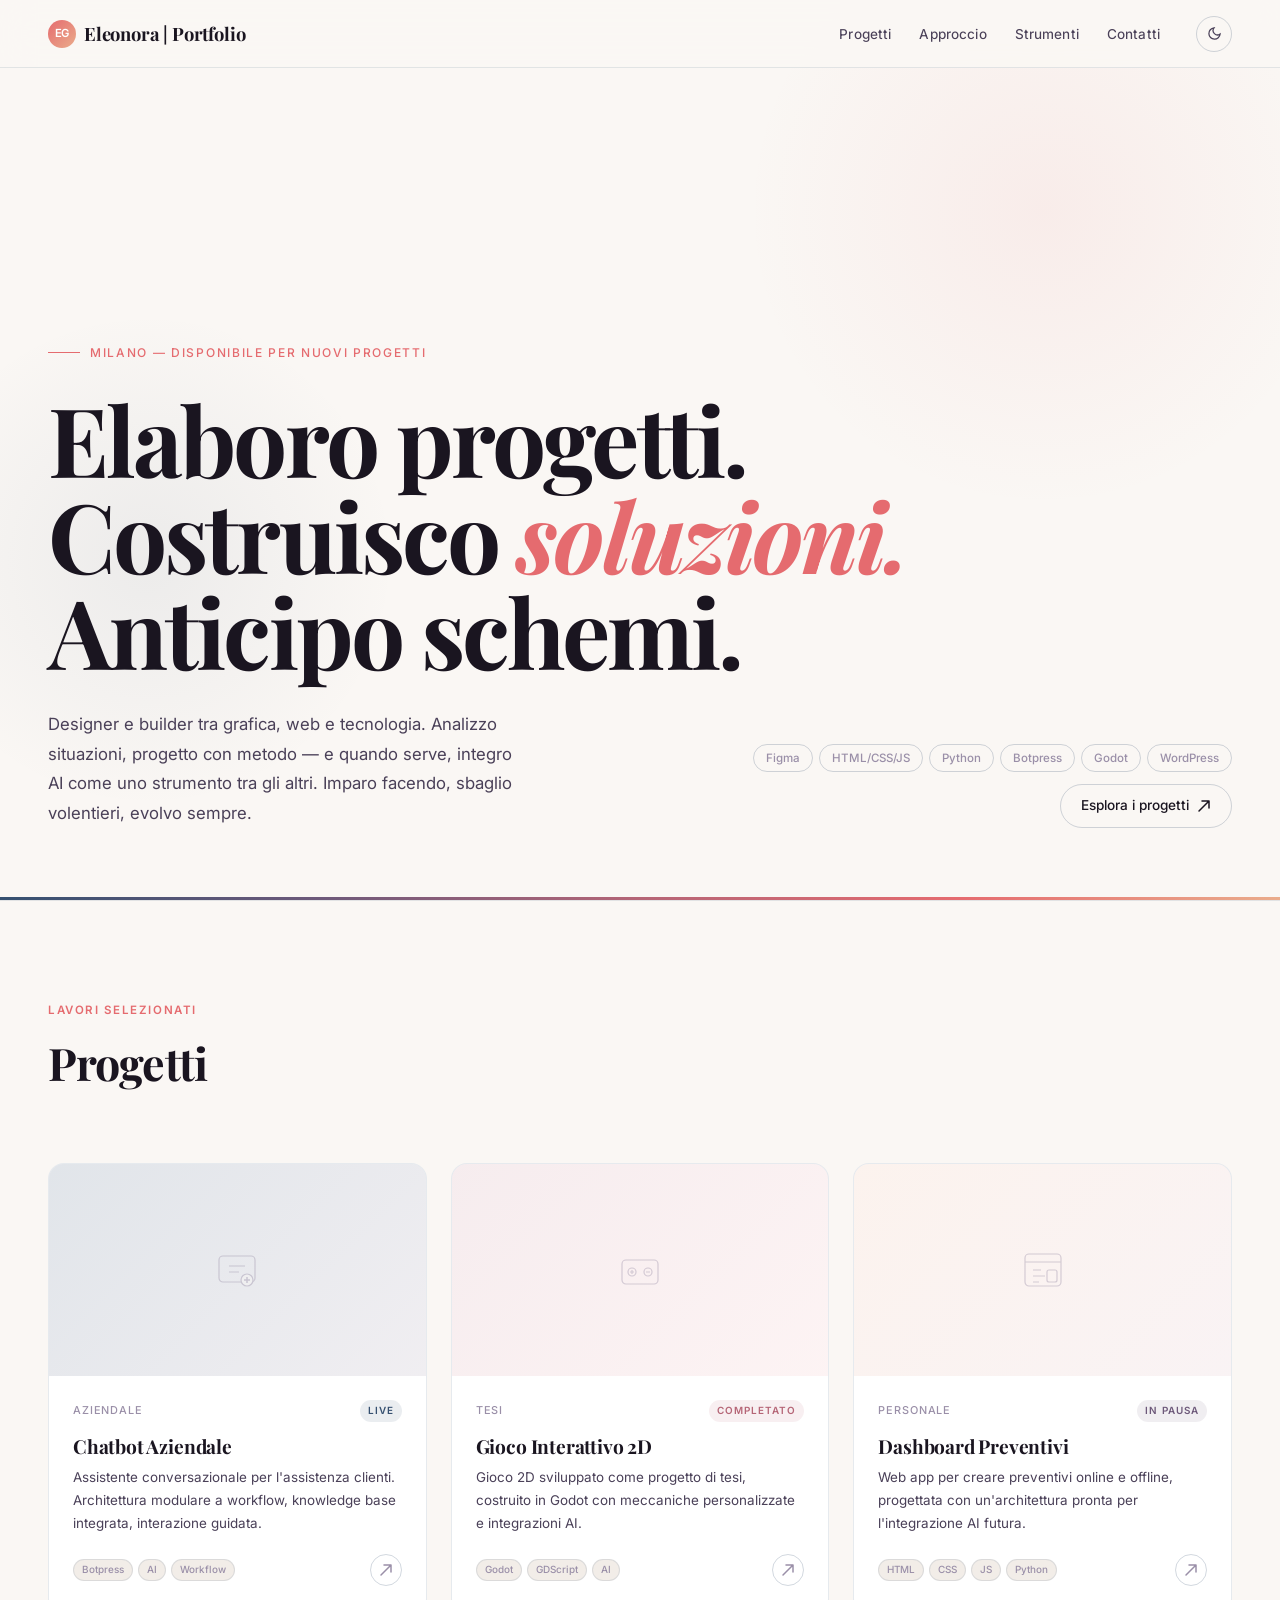
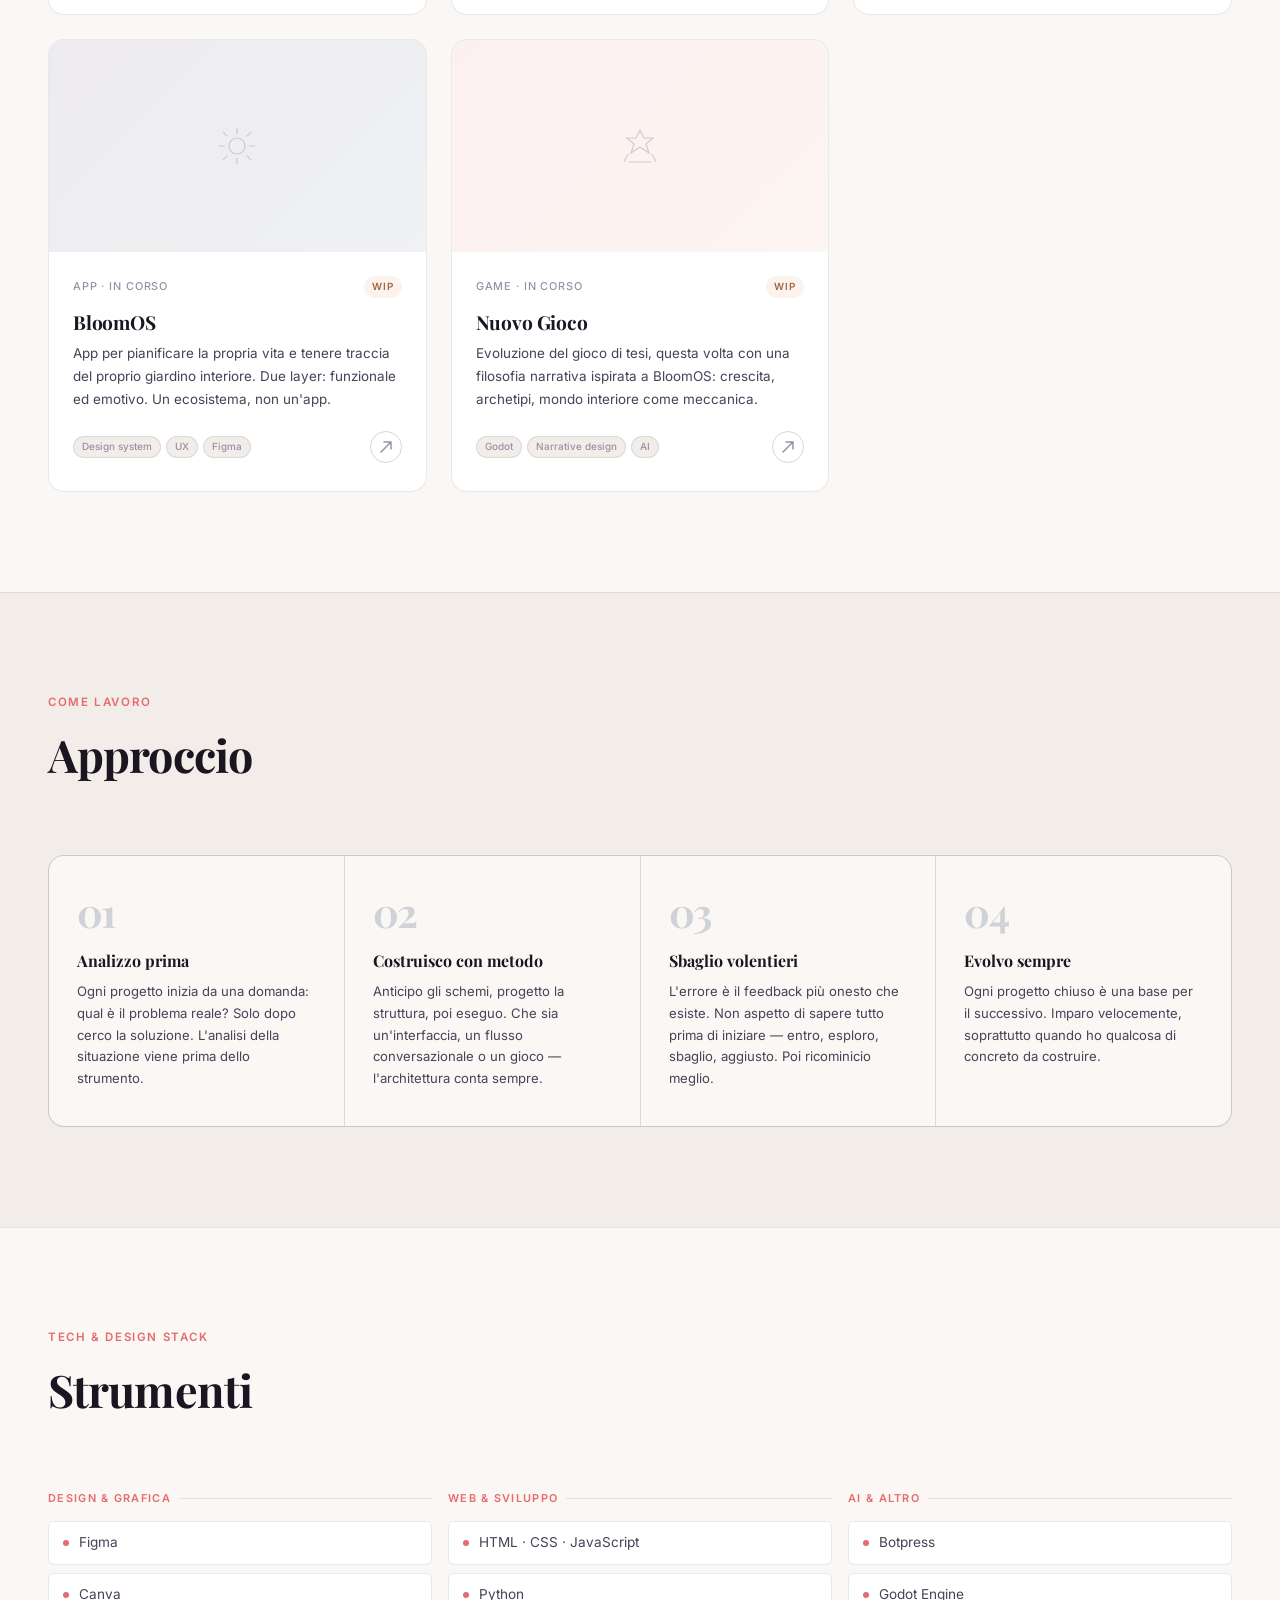
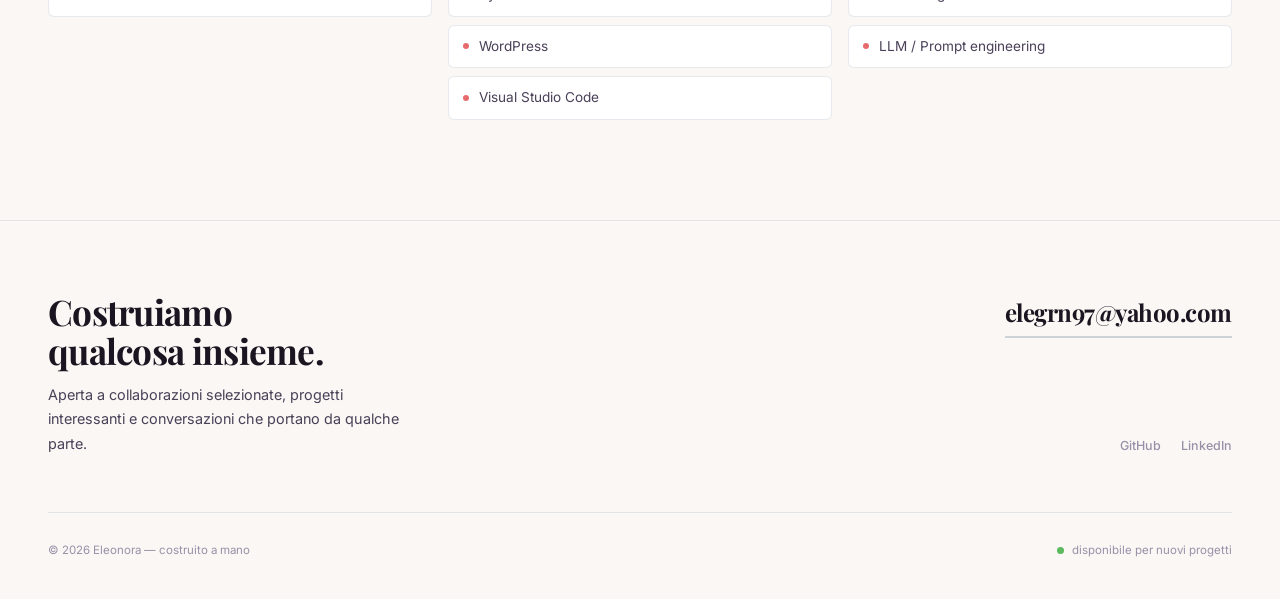
==== commit 07bc9825: "Nuova versione 2: inserimento 2 pagine + tema light/dark" ====
--- a/index.html
+++ b/index.html
@@ -1,249 +1,351 @@
 <!DOCTYPE html>
-<html lang="it">
+<html lang="it" data-theme="light">
 <head>
   <meta charset="UTF-8" />
   <meta name="viewport" content="width=device-width, initial-scale=1.0" />
-  <title>Eleonora | AI Experiments Lab</title>
-  <link rel="icon" type="image/x-icon" href="logo.png" />
+  <title>Eleonora Giarruzzo — Portfolio</title>
   <link rel="stylesheet" href="style.css" />
   <link rel="preconnect" href="https://fonts.googleapis.com">
   <link rel="preconnect" href="https://fonts.gstatic.com" crossorigin>
-  <link href="https://fonts.googleapis.com/css2?family=DM+Mono:ital,wght@0,300;0,400;0,500;1,300&family=Syne:wght@400;500;600;700;800&display=swap" rel="stylesheet">
+  <link rel="icon" type="image/png" href="logo.png" />
+  <link href="https://fonts.googleapis.com/css2?family=DM+Mono:wght@300;400;500&family=Inter:wght@400;450;500;600&family=Playfair+Display:ital,wght@0,700;1,700&display=swap" rel="stylesheet">
 </head>
 <body>
 
   <!-- NAV -->
   <nav class="nav">
-    <span class="nav-logo">eleonora.dev<span class="cursor-blink">_</span></span>
-    <ul class="nav-links">
-      <li><a href="#progetti">progetti</a></li>
-      <li><a href="#ai">ai/exp</a></li>
-      <li><a href="#mindset">mindset</a></li>
-      <li><a href="#contatti">contatti</a></li>
-    </ul>
+    <a href="/" class="nav-logo" aria-label="Home">
+      <!-- Sostituisci .logo-icon con il tuo SVG Figma -->
+      <div class="logo-icon" aria-hidden="true">EG</div>
+      Eleonora | Portfolio
+    </a>
+    <div class="nav-right">
+      <ul class="nav-links">
+        <li><a href="#progetti">Progetti</a></li>
+        <li><a href="#approccio">Approccio</a></li>
+        <li><a href="#strumenti">Strumenti</a></li>
+        <li><a href="#contatti">Contatti</a></li>
+      </ul>
+      <button class="theme-toggle" id="themeToggle" aria-label="Cambia tema">
+        <!-- Sole -->
+        <svg class="icon-sun" width="16" height="16" viewBox="0 0 24 24" fill="none" stroke="currentColor" stroke-width="2" stroke-linecap="round">
+          <circle cx="12" cy="12" r="5"/><line x1="12" y1="1" x2="12" y2="3"/><line x1="12" y1="21" x2="12" y2="23"/>
+          <line x1="4.22" y1="4.22" x2="5.64" y2="5.64"/><line x1="18.36" y1="18.36" x2="19.78" y2="19.78"/>
+          <line x1="1" y1="12" x2="3" y2="12"/><line x1="21" y1="12" x2="23" y2="12"/>
+          <line x1="4.22" y1="19.78" x2="5.64" y2="18.36"/><line x1="18.36" y1="5.64" x2="19.78" y2="4.22"/>
+        </svg>
+        <!-- Luna -->
+        <svg class="icon-moon" width="15" height="15" viewBox="0 0 24 24" fill="none" stroke="currentColor" stroke-width="2" stroke-linecap="round">
+          <path d="M21 12.79A9 9 0 1 1 11.21 3 7 7 0 0 0 21 12.79z"/>
+        </svg>
+      </button>
+    </div>
   </nav>
 
   <!-- HERO -->
   <section class="hero">
-    <div class="hero-meta">
-      <span class="tag">Digital & AI Experimenter</span>
-      <span class="tag">v1.0</span>
-    </div>
-
-    <div class="hero-content">
-      <h1 class="hero-title">
-        <span class="line-reveal">costruisco cose</span><br>
-        <span class="line-reveal delay-1">con e senza AI.</span>
-      </h1>
-      <p class="hero-sub line-reveal delay-2">
-        Sviluppatrice &amp; sperimentatrice. — <br> 
-        Trasformo idee in strumenti concreti attraverso test, errori e iterazioni continue.
+    <div class="hero-orb" aria-hidden="true"></div>
+    <div class="hero-orb-2" aria-hidden="true"></div>
+
+    <p class="hero-eyebrow">Milano — disponibile per nuovi progetti</p>
+
+    <h1 class="hero-title">
+      <span class="line">Elaboro progetti.</span>
+      <span class="line">Costruisco <em>soluzioni.</em></span>
+      <span class="line">Anticipo schemi.</span>
+    </h1>
+
+    <div class="hero-body">
+      <p class="hero-desc">
+        Designer e builder tra grafica, web e tecnologia. Analizzo situazioni, 
+        progetto con metodo — e quando serve, integro AI come uno strumento tra gli altri.
+        Imparo facendo, sbaglio volentieri, evolvo sempre.
       </p>
-    </div>
-
-    <div class="hero-footer">
-      <div class="hero-stack">
-        <span>Html</span>
-        <span>Css</span>
-        <span>Python</span>
-        <span>LLM orchestration</span>
-        <span>generative systems</span>
-      </div>
-      <a href="#progetti" class="scroll-hint" aria-label="Vai ai progetti">
-        <svg width="16" height="24" viewBox="0 0 16 24"><path d="M8 0v20M1 13l7 8 7-8" stroke="currentColor" stroke-width="1.5" fill="none"/></svg>
-      </a>
-    </div>
-
-    <div class="hero-grid" aria-hidden="true"></div>
-    <div class="noise" aria-hidden="true"></div>
+      <div class="hero-meta">
+        <div class="hero-skills">
+          <span class="skill-tag">Figma</span>
+          <span class="skill-tag">HTML/CSS/JS</span>
+          <span class="skill-tag">Python</span>
+          <span class="skill-tag">Botpress</span>
+          <span class="skill-tag">Godot</span>
+          <span class="skill-tag">WordPress</span>
+        </div>
+        <a href="#progetti" class="hero-cta" aria-label="Vai ai progetti">
+          Esplora i progetti
+          <svg width="14" height="14" viewBox="0 0 14 14" fill="none">
+            <path d="M2 12L12 2M12 2H5M12 2v7" stroke="currentColor" stroke-width="1.5" stroke-linecap="round"/>
+          </svg>
+        </a>
+      </div>
+    </div>
   </section>
 
   <!-- PROGETTI -->
   <section class="section" id="progetti">
     <div class="section-header">
-      <span class="section-index">01</span>
-      <h2 class="section-title">Progetti</h2>
+      <div>
+        <p class="section-label">Lavori selezionati</p>
+        <h2 class="section-title">Progetti</h2>
+      </div>
     </div>
 
     <div class="projects-grid">
-      <article class="card card--featured">
-        <div class="card-top">
-          <span class="card-tag">Aziendale · 2024</span>
-          <span class="card-status status-live">live</span>
-        </div>
-        <h3 class="card-title">Chatbot aziendale</h3>
-        <p class="card-desc">Progettazione e sviluppo di una chatbot per migliorare l'assistenza con utenti e automatizzare risposte.</p>
-        <div class="card-tech">
-          <span>Botpress</span><span>AI</span><span>channel</span>
-        </div>
-        <a href="chatbot-aziendale.html" class="card-link">
-          <span>esplora</span>
-          <svg width="14" height="14" viewBox="0 0 14 14"><path d="M2 12L12 2M12 2H5M12 2v7" stroke="currentColor" stroke-width="1.5" fill="none" stroke-linecap="round"/></svg>
-        </a>
-      </article>
-
-      <article class="card">
-        <div class="card-top">
-          <span class="card-tag">Personale · 2025</span>
-          <span class="card-status status-wip">wip</span>
-        </div>
-        <h3 class="card-title">Gioco interattivo (tesi)</h3>
-        <p class="card-desc">Sviluppo di un gioco utilizzando risorse online e AI per creare meccaniche interattive.</p>
-        <div class="card-tech">
-          <span>Godot</span><span>Youtube</span><span>AI</span>
-        </div>
-        <a href="gioco_intrattivo.html" class="card-link">
-          <span>esplora</span>
-          <svg width="14" height="14" viewBox="0 0 14 14"><path d="M2 12L12 2M12 2H5M12 2v7" stroke="currentColor" stroke-width="1.5" fill="none" stroke-linecap="round"/></svg>
-        </a>
-      </article>
-
-      <article class="card">
-        <div class="card-top">
-          <span class="card-tag">Aziendale · 2025</span>
-          <span class="card-status status-wip">wip</span>
-        </div>
-        <h3 class="card-title">Dashboard preventivi</h3>
-        <p class="card-desc">Sto sviluppando una dashboard per la gestione dei preventivi integrando AI per frontend e backend.</p>
-        <div class="card-tech">
-          <span>SWA</span><span>AI</span><span>Figma</span>
-        </div>
-        <a href="dashboard-preventivi.html" class="card-link">
-          <span>esplora</span>
-          <svg width="14" height="14" viewBox="0 0 14 14"><path d="M2 12L12 2M12 2H5M12 2v7" stroke="currentColor" stroke-width="1.5" fill="none" stroke-linecap="round"/></svg>
-        </a>
-      </article>
+
+      <!-- 1 Chatbot -->
+      <article class="card">
+        <a href="chatbot_aziendale.html" aria-label="Apri il progetto Chatbot Aziendale">
+          <div class="card-thumb">
+            <div class="card-thumb-placeholder">
+              <svg class="thumb-icon" viewBox="0 0 48 48" fill="none" stroke="currentColor" stroke-width="1.2">
+                <rect x="6" y="10" width="36" height="26" rx="4"/>
+                <path d="M16 20h16M16 26h10"/><circle cx="34" cy="34" r="6" fill="var(--bg)"/>
+                <path d="M31 34h6M34 31v6" stroke-width="1.5"/>
+              </svg>
+            </div>
+          </div>
+        </a>
+        <div class="card-body">
+          <div class="card-top">
+            <span class="card-tag">Aziendale</span>
+            <span class="card-status status-live">Live</span>
+          </div>
+          <h3 class="card-title">Chatbot Aziendale</h3>
+          <p class="card-desc">Assistente conversazionale per l'assistenza clienti. Architettura modulare a workflow, knowledge base integrata, interazione guidata.</p>
+          <div class="card-footer">
+            <div class="card-tech">
+              <span>Botpress</span><span>AI</span><span>Workflow</span>
+            </div>
+            <a href="chatbot_aziendale.html" class="card-arrow" aria-label="Apri progetto">
+              <svg width="14" height="14" viewBox="0 0 14 14" fill="none">
+                <path d="M2 12L12 2M12 2H5M12 2v7" stroke="currentColor" stroke-width="1.5" stroke-linecap="round"/>
+              </svg>
+            </a>
+          </div>
+        </div>
+      </article>
+
+      <!-- 2 Gioco tesi -->
+      <article class="card">
+        <a href="gioco_interattivo.html" aria-label="Apri il progetto Gioco Interattivo 2D">
+          <div class="card-thumb">
+            <div class="card-thumb-placeholder">
+              <svg class="thumb-icon" viewBox="0 0 48 48" fill="none" stroke="currentColor" stroke-width="1.2">
+                <rect x="6" y="14" width="36" height="24" rx="4"/>
+                <circle cx="16" cy="26" r="4"/><circle cx="32" cy="26" r="4"/>
+                <path d="M14 26h4M16 24v4M30 26h4"/>
+              </svg>
+            </div>
+          </div>
+        </a>
+        <div class="card-body">
+          <div class="card-top">
+            <span class="card-tag">Tesi</span>
+            <span class="card-status status-done">Completato</span>
+          </div>
+          <h3 class="card-title">Gioco Interattivo 2D</h3>
+          <p class="card-desc">Gioco 2D sviluppato come progetto di tesi, costruito in Godot con meccaniche personalizzate e integrazioni AI.</p>
+          <div class="card-footer">
+            <div class="card-tech">
+              <span>Godot</span><span>GDScript</span><span>AI</span>
+            </div>
+            <a href="gioco_interattivo.html" class="card-arrow" aria-label="Apri progetto">
+              <svg width="14" height="14" viewBox="0 0 14 14" fill="none">
+                <path d="M2 12L12 2M12 2H5M12 2v7" stroke="currentColor" stroke-width="1.5" stroke-linecap="round"/>
+              </svg>
+            </a>
+          </div>
+        </div>
+      </article>
+
+      <!-- 3 Dashboard -->
+      <article class="card">
+        <a href="dashboard_preventivi.html" aria-label="Apri il progetto Dashboard Preventivi">
+          <div class="card-thumb">
+            <div class="card-thumb-placeholder">
+              <svg class="thumb-icon" viewBox="0 0 48 48" fill="none" stroke="currentColor" stroke-width="1.2">
+                <rect x="6" y="8" width="36" height="32" rx="4"/>
+                <path d="M6 16h36M14 24h8M14 30h12M14 36h6"/>
+                <rect x="28" y="24" width="10" height="12" rx="2"/>
+              </svg>
+            </div>
+          </div>
+        </a>
+        <div class="card-body">
+          <div class="card-top">
+            <span class="card-tag">Personale</span>
+            <span class="card-status status-paused">In pausa</span>
+          </div>
+          <h3 class="card-title">Dashboard Preventivi</h3>
+          <p class="card-desc">Web app per creare preventivi online e offline, progettata con un'architettura pronta per l'integrazione AI futura.</p>
+          <div class="card-footer">
+            <div class="card-tech">
+              <span>HTML</span><span>CSS</span><span>JS</span><span>Python</span>
+            </div>
+            <a href="dashboard_preventivi.html" class="card-arrow" aria-label="Apri progetto">
+              <svg width="14" height="14" viewBox="0 0 14 14" fill="none">
+                <path d="M2 12L12 2M12 2H5M12 2v7" stroke="currentColor" stroke-width="1.5" stroke-linecap="round"/>
+              </svg>
+            </a>
+          </div>
+        </div>
+      </article>
+
+      <!-- 4 BloomOS -->
+      <article class="card">
+        <a href="project_bloomos.html" aria-label="Apri il progetto BloomOS">
+          <div class="card-thumb">
+            <div class="card-thumb-placeholder">
+              <svg class="thumb-icon" viewBox="0 0 48 48" fill="none" stroke="currentColor" stroke-width="1.2">
+                <circle cx="24" cy="24" r="8"/>
+                <path d="M24 6v6M24 36v6M6 24h6M36 24h6M10.1 10.1l4.2 4.2M33.7 33.7l4.2 4.2M10.1 37.9l4.2-4.2M33.7 14.3l4.2-4.2"/>
+              </svg>
+            </div>
+          </div>
+        </a>
+        <div class="card-body">
+          <div class="card-top">
+            <span class="card-tag">App · In corso</span>
+            <span class="card-status status-wip">WIP</span>
+          </div>
+          <h3 class="card-title">BloomOS</h3>
+          <p class="card-desc">App per pianificare la propria vita e tenere traccia del proprio giardino interiore. Due layer: funzionale ed emotivo. Un ecosistema, non un'app.</p>
+          <div class="card-footer">
+            <div class="card-tech">
+              <span>Design system</span><span>UX</span><span>Figma</span>
+            </div>
+            <a href="project_bloomos.html" class="card-arrow" aria-label="Apri progetto">
+              <svg width="14" height="14" viewBox="0 0 14 14" fill="none">
+                <path d="M2 12L12 2M12 2H5M12 2v7" stroke="currentColor" stroke-width="1.5" stroke-linecap="round"/>
+              </svg>
+            </a>
+          </div>
+        </div>
+      </article>
+
+      <!-- 5 Nuovo gioco -->
+      <article class="card">
+        <a href="project_game_bloomos.html" aria-label="Apri il progetto nuovo gioco">
+          <div class="card-thumb">
+            <div class="card-thumb-placeholder">
+              <svg class="thumb-icon" viewBox="0 0 48 48" fill="none" stroke="currentColor" stroke-width="1.2">
+                <path d="M24 8l4 8h9l-7 6 3 9-9-6-9 6 3-9-7-6h9z"/>
+                <path d="M12 32l-4 8M36 32l4 8M12 40h24"/>
+              </svg>
+            </div>
+          </div>
+        </a>
+        <div class="card-body">
+          <div class="card-top">
+            <span class="card-tag">Game · In corso</span>
+            <span class="card-status status-wip">WIP</span>
+          </div>
+          <h3 class="card-title">Nuovo Gioco</h3>
+          <p class="card-desc">Evoluzione del gioco di tesi, questa volta con una filosofia narrativa ispirata a BloomOS: crescita, archetipi, mondo interiore come meccanica.</p>
+          <div class="card-footer">
+            <div class="card-tech">
+              <span>Godot</span><span>Narrative design</span><span>AI</span>
+            </div>
+            <a href="project_game_bloomos.html" class="card-arrow" aria-label="Apri progetto">
+              <svg width="14" height="14" viewBox="0 0 14 14" fill="none">
+                <path d="M2 12L12 2M12 2H5M12 2v7" stroke="currentColor" stroke-width="1.5" stroke-linecap="round"/>
+              </svg>
+            </a>
+          </div>
+        </div>
+      </article>
+
     </div>
   </section>
 
-  <!-- AI EXPERIMENTS -->
-  <section class="section section--dark" id="ai">
+  <!-- APPROCCIO -->
+  <section class="section section--alt" id="approccio">
     <div class="section-header">
-      <span class="section-index">02</span>
-      <h2 class="section-title">Esperimenti AI</h2>
-    </div>
-    <p class="section-intro">
-      Non uso l'AI per generare contenuti. La uso come microscopio — per osservare strutture, pattern, limiti.
-    </p>
-
-    <div class="experiments-list">
-      <div class="experiment">
-        <div class="experiment-num">001</div>
-        <div class="experiment-body">
-          <h4>Uso AI per creare contenuti e migliorare workflow</h4>
-          <p>Cerco di integrare l'AI nei processi di sviluppo e design per migliorare l'efficienza e la qualità del lavoro.</p>
-          <div class="experiment-meta">
-            <span>in corso</span>
-            <span>diverse condizioni</span>
-            <span>imparo ancora</span>
-          </div>
-        </div>
-      </div>
-
-      <div class="experiment">
-        <div class="experiment-num">002</div>
-        <div class="experiment-body">
-          <h4>Sperimentazione continua di nuovi strumenti AI</h4>
-          <p>Sperimento nuove tecniche per integrare l'AI nei processi di sviluppo e design.</p>
-          <div class="experiment-meta">
-            <span>in corso</span>
-            <span>diffusione limitata</span>
-            <span>visione solitaria</span>
-          </div>
-        </div>
-      </div>
-
-      <div class="experiment">
-        <div class="experiment-num">003</div>
-        <div class="experiment-body">
-          <h4>LLM come strumento epistemico</h4>
-          <p>Uso di modelli come interlocutori per il pensiero divergente — non per avere risposte, ma per fare domande migliori.</p>
-          <div class="experiment-meta">
-            <span>riflessione in corso</span>
-            <span>scritto privato</span>
-            <span>draft pubblico a breve</span>
-          </div>
-        </div>
-      </div>
-    </div>
-
-    <div class="terminal-decor" aria-hidden="true">
-      <div class="terminal-bar">
-        <span></span><span></span><span></span>
-      </div>
-      <div class="terminal-body">
-        <span class="t-comment">// ultima sessione</span><br>
-        <span class="t-key">model</span><span class="t-op"> = </span><span class="t-val">"claude-3-7-sonnet"</span><br>
-        <span class="t-key">tokens</span><span class="t-op"> = </span><span class="t-val">1_847_223</span><br>
-        <span class="t-key">insight</span><span class="t-op"> = </span><span class="t-val">pending<span class="cursor-blink">_</span></span>
+      <div>
+        <p class="section-label">Come lavoro</p>
+        <h2 class="section-title">Approccio</h2>
+      </div>
+    </div>
+
+    <div class="values-grid">
+      <div class="value-item">
+        <div class="value-num">01</div>
+        <h3 class="value-title">Analizzo prima</h3>
+        <p class="value-desc">Ogni progetto inizia da una domanda: qual è il problema reale? Solo dopo cerco la soluzione. L'analisi della situazione viene prima dello strumento.</p>
+      </div>
+      <div class="value-item">
+        <div class="value-num">02</div>
+        <h3 class="value-title">Costruisco con metodo</h3>
+        <p class="value-desc">Anticipo gli schemi, progetto la struttura, poi eseguo. Che sia un'interfaccia, un flusso conversazionale o un gioco — l'architettura conta sempre.</p>
+      </div>
+      <div class="value-item">
+        <div class="value-num">03</div>
+        <h3 class="value-title">Sbaglio volentieri</h3>
+        <p class="value-desc">L'errore è il feedback più onesto che esiste. Non aspetto di sapere tutto prima di iniziare — entro, esploro, sbaglio, aggiusto. Poi ricominicio meglio.</p>
+      </div>
+      <div class="value-item">
+        <div class="value-num">04</div>
+        <h3 class="value-title">Evolvo sempre</h3>
+        <p class="value-desc">Ogni progetto chiuso è una base per il successivo. Imparo velocemente, soprattutto quando ho qualcosa di concreto da costruire.</p>
       </div>
     </div>
   </section>
 
-  <!-- MINDSET -->
-  <section class="section" id="mindset">
+  <!-- STRUMENTI -->
+  <section class="section" id="strumenti">
     <div class="section-header">
-      <span class="section-index">03</span>
-      <h2 class="section-title">Mindset</h2>
-    </div>
-
-    <div class="mindset-grid">
-      <blockquote class="principle">
-        <p>Il codice è l'ultimo strato. Prima viene il modello mentale del problema.</p>
-      </blockquote>
-
-      <blockquote class="principle">
-        <p>Il mio approccio è pratico: parto da un’idea, provo, sbaglio, imparo e miglioro.</p>
-      </blockquote>
-
-      <blockquote class="principle">
-        <p>Mi interessa capire come funzionano le cose e costruire soluzioni reali, anche senza avere tutte le risposte all’inizio.</p>
-      </blockquote>
-
-      <div class="reading-list">
-        <h4>stack mentale attuale</h4>
-        <ul>
-          <li>
-            <span class="rl-type">libro</span>
-            <span>Mel Robbins — La teoria di lasciare andare. The Let Them Theory</span>
-          </li>
-          <li>
-            <span class="rl-type">game</span>
-            <span>Lara Croft and the Guardian of Light</span>
-          </li>
-          <li>
-            <span class="rl-type">tool</span>
-            <span>Notion</span>
-          </li>
-          <li>
-            <span class="rl-type">idea</span>
-            <span>Come creare qualcosa di grande in una società chiusa</span>
-          </li>
-        </ul>
+      <div>
+        <p class="section-label">Tech & Design stack</p>
+        <h2 class="section-title">Strumenti</h2>
+      </div>
+    </div>
+
+    <div class="stack-grid">
+      <div class="stack-group">
+        <div class="stack-group-label">Design & Grafica</div>
+        <div class="stack-items">
+          <div class="stack-item"><span class="stack-dot"></span>Figma</div>
+          <div class="stack-item"><span class="stack-dot"></span>Canva</div>
+        </div>
+      </div>
+      <div class="stack-group">
+        <div class="stack-group-label">Web & Sviluppo</div>
+        <div class="stack-items">
+          <div class="stack-item"><span class="stack-dot"></span>HTML · CSS · JavaScript</div>
+          <div class="stack-item"><span class="stack-dot"></span>Python</div>
+          <div class="stack-item"><span class="stack-dot"></span>WordPress</div>
+          <div class="stack-item"><span class="stack-dot"></span>Visual Studio Code</div>
+        </div>
+      </div>
+      <div class="stack-group">
+        <div class="stack-group-label">AI & Altro</div>
+        <div class="stack-items">
+          <div class="stack-item"><span class="stack-dot"></span>Botpress</div>
+          <div class="stack-item"><span class="stack-dot"></span>Godot Engine</div>
+          <div class="stack-item"><span class="stack-dot"></span>LLM / Prompt engineering</div>
+        </div>
       </div>
     </div>
   </section>
 
-  <!-- FOOTER / CONTATTI -->
+  <!-- FOOTER -->
   <footer class="footer" id="contatti">
     <div class="footer-top">
-      <div class="footer-left">
-        <span class="footer-logo">eleonora.dev</span>
-        <p>Aperta a collaborazioni selezionate,<br>conversazioni interessanti, critiche costruttive.</p>
+      <div>
+        <p class="footer-name">Costruiamo<br>qualcosa insieme.</p>
+        <p class="footer-tagline">Aperta a collaborazioni selezionate, progetti interessanti e conversazioni che portano da qualche parte.</p>
       </div>
       <div class="footer-right">
-        <a href="mailto:eleonoragiarruzzo@gmail.com" class="contact-link">eleonoragiarruzzo@gmail.com</a>
-        <div class="social-links">
-          <a href="https://github.com/eleonoragiarruzzo-9777">GitHub</a>
-          <a href="https://www.linkedin.com/in/eleonora-giarruzzo">LinkedIn</a>
-          <a href="https://t.me/EleonoraG977">Telegram</a>
+        <a href="mailto:elegrn97@yahoo.com" class="contact-email">elegrn97@yahoo.com</a>
+        <div class="footer-socials">
+          <a href="https://github.com/eleonoragiarruzzo-9777" target="_blank" rel="noopener noreferrer">GitHub</a>
+          <a href="https://www.linkedin.com/in/eleonora-giarruzzo/" target="_blank" rel="noopener noreferrer">LinkedIn</a>
         </div>
       </div>
     </div>
     <div class="footer-bottom">
-      <span>© 2026 — costruito HTML, CSS, JavaScript e AI</span>
+      <span>© 2026 Eleonora — costruito a mano</span>
       <span class="footer-status">
-        <span class="dot"></span>
+        <span class="status-dot"></span>
         disponibile per nuovi progetti
       </span>
     </div>
@@ -251,4 +353,4 @@
 
   <script src="main.js" defer></script>
 </body>
-</html>
+</html>
--- a/style.css
+++ b/style.css
@@ -1,762 +1,773 @@
 /* =============================================
-   VARIABLES & RESET
+   DESIGN TOKENS
    ============================================= */
 :root {
-  --bg: #0d0d0d;
-  --bg-2: #111111;
-  --bg-3: #181818;
-  --surface: #1c1c1c;
-  --border: #2a2a2a;
-  --border-light: #222222;
-
-  --text-primary: #e8e8e8;
-  --text-secondary: #888888;
-  --text-muted: #444444;
-
-  --accent: #777ef5;
-  --accent-dim: rgba(98, 90, 245, 0.08);
-  --accent-border: rgba(200, 245, 90, 0.2);
-
-  --font-display: 'Syne', sans-serif;
-  --font-mono: 'DM Mono', monospace;
-
-  --radius: 4px;
-  --radius-lg: 8px;
+  /* Palette */
+  --slate:    #355070;
+  --violet:   #6d597a;
+  --rose:     #b56576;
+  --coral:    #e56b6f;
+  --peach:    #eaac8b;
+
+  /* Light theme (default) */
+  --bg:           #faf7f4;
+  --bg-2:         #f2ede8;
+  --bg-3:         #e8e1d9;
+  --surface:      #ffffff;
+  --border:       rgba(53,80,112,0.12);
+  --border-strong: rgba(53,80,112,0.22);
+
+  --text-primary:   #1a1520;
+  --text-secondary: #4a4058;
+  --text-muted:     #9a8fa8;
+
+  --accent:        var(--coral);
+  --accent-soft:   rgba(229,107,111,0.1);
+  --accent-2:      var(--peach);
+  --accent-deep:   var(--slate);
+
+  /* Typography */
+  --font-display: 'Playfair Display', Georgia, serif;
+  --font-body:    'Inter', system-ui, sans-serif;
+  --font-mono:    'DM Mono', monospace;
+
+  /* Layout */
+  --nav-h:    68px;
+  --max-w:    1200px;
+  --radius:   6px;
+  --radius-lg: 16px;
+  --radius-xl: 24px;
 
   --ease-out: cubic-bezier(0.16, 1, 0.3, 1);
-
-  --nav-h: 64px;
-}
-
-*, *::before, *::after {
-  box-sizing: border-box;
-  margin: 0;
-  padding: 0;
-}
-
-html {
-  scroll-behavior: smooth;
-  font-size: 16px;
-}
-
+}
+
+/* Dark theme */
+[data-theme="dark"] {
+  --bg:           #1a1625;
+  --bg-2:         #201b2e;
+  --bg-3:         #2a2440;
+  --surface:      #251f38;
+  --border:       rgba(234,172,139,0.1);
+  --border-strong: rgba(234,172,139,0.2);
+
+  --text-primary:   #f5f0eb;
+  --text-secondary: #c4b5c8;
+  --text-muted:     #7a6e88;
+
+  --accent:        var(--peach);
+  --accent-soft:   rgba(234,172,139,0.1);
+  --accent-2:      var(--coral);
+  --accent-deep:   var(--peach);
+}
+
+/* =============================================
+   RESET
+   ============================================= */
+*, *::before, *::after { box-sizing: border-box; margin: 0; padding: 0; }
+html { font-size: 16px; scroll-behavior: smooth; }
 body {
   background: var(--bg);
   color: var(--text-primary);
-  font-family: var(--font-mono);
-  font-weight: 300;
+  font-family: var(--font-body);
+  font-weight: 400;
   line-height: 1.6;
   -webkit-font-smoothing: antialiased;
-  overflow-x: hidden;
-}
-
-a {
-  color: inherit;
-  text-decoration: none;
-}
-
+  transition: background 0.3s, color 0.3s;
+}
+a { color: inherit; text-decoration: none; }
 ul { list-style: none; }
-
-/* =============================================
-   NOISE TEXTURE
-   ============================================= */
-.noise {
-  position: absolute;
-  inset: 0;
-  opacity: 0.025;
-  background-image: url("data:image/svg+xml,%3Csvg viewBox='0 0 256 256' xmlns='http://www.w3.org/2000/svg'%3E%3Cfilter id='noise'%3E%3CfeTurbulence type='fractalNoise' baseFrequency='0.9' numOctaves='4' stitchTiles='stitch'/%3E%3C/filter%3E%3Crect width='100%25' height='100%25' filter='url(%23noise)'/%3E%3C/svg%3E");
-  background-repeat: repeat;
-  background-size: 128px;
-  pointer-events: none;
-  z-index: 1;
-}
+img { display: block; max-width: 100%; }
 
 /* =============================================
    NAV
    ============================================= */
 .nav {
   position: fixed;
-  top: 0;
-  left: 0;
-  right: 0;
+  top: 0; left: 0; right: 0;
   height: var(--nav-h);
   display: flex;
   align-items: center;
   justify-content: space-between;
-  padding: 0 40px;
-  background: rgba(13, 13, 13, 0.85);
-  -webkit-backdrop-filter: blur(12px);
-  backdrop-filter: blur(12px);
-  border-bottom: 1px solid var(--border-light);
+  padding: 0 48px;
+  background: rgba(250,247,244,0.88);
+  backdrop-filter: blur(16px);
+  border-bottom: 1px solid var(--border);
   z-index: 100;
+  transition: background 0.3s, border-color 0.3s;
+}
+
+[data-theme="dark"] .nav {
+  background: rgba(26,22,37,0.88);
 }
 
 .nav-logo {
-  font-family: var(--font-mono);
+  font-family: var(--font-display);
+  font-size: 1.15rem;
+  font-weight: 700;
+  color: var(--text-primary);
+  letter-spacing: -0.01em;
+  display: flex;
+  align-items: center;
+  gap: 8px;
+}
+
+/* Logo icon placeholder — da sostituire con SVG Figma */
+.logo-icon {
+  width: 28px;
+  height: 28px;
+  border-radius: 50%;
+  background: linear-gradient(135deg, var(--coral), var(--peach));
+  display: flex;
+  align-items: center;
+  justify-content: center;
+  font-size: 0.7rem;
+  color: white;
+  font-family: var(--font-body);
+  font-weight: 600;
+  flex-shrink: 0;
+}
+
+.nav-right {
+  display: flex;
+  align-items: center;
+  gap: 36px;
+}
+
+.nav-links {
+  display: flex;
+  gap: 28px;
+}
+
+.nav-links a {
+  font-size: 0.85rem;
+  font-weight: 450;
+  color: var(--text-secondary);
+  letter-spacing: 0.01em;
+  transition: color 0.2s;
+}
+.nav-links a:hover { color: var(--accent); }
+
+/* Theme toggle */
+.theme-toggle {
+  width: 36px;
+  height: 36px;
+  border-radius: 50%;
+  border: 1px solid var(--border-strong);
+  background: transparent;
+  cursor: pointer;
+  display: flex;
+  align-items: center;
+  justify-content: center;
+  color: var(--text-secondary);
+  transition: color 0.2s, border-color 0.2s, background 0.2s;
+  flex-shrink: 0;
+}
+.theme-toggle:hover {
+  background: var(--accent-soft);
+  color: var(--accent);
+  border-color: var(--accent);
+}
+.icon-sun, .icon-moon { display: none; }
+[data-theme="dark"] .icon-sun  { display: block; }
+[data-theme="light"] .icon-moon, body:not([data-theme]) .icon-moon { display: block; }
+
+/* =============================================
+   HERO
+   ============================================= */
+.hero {
+  min-height: 100vh;
+  display: flex;
+  flex-direction: column;
+  justify-content: flex-end;
+  padding: calc(var(--nav-h) + 80px) 48px 72px;
+  position: relative;
+  overflow: hidden;
+}
+
+/* Gradient accent line */
+.hero::after {
+  content: '';
+  position: absolute;
+  bottom: 0; left: 0; right: 0;
+  height: 3px;
+  background: linear-gradient(90deg, var(--slate), var(--violet), var(--rose), var(--coral), var(--peach));
+}
+
+/* Subtle background orb */
+.hero-orb {
+  position: absolute;
+  top: -10%;
+  right: -5%;
+  width: 600px;
+  height: 600px;
+  border-radius: 50%;
+  background: radial-gradient(circle, rgba(229,107,111,0.08) 0%, transparent 70%);
+  pointer-events: none;
+}
+
+.hero-orb-2 {
+  position: absolute;
+  bottom: 10%;
+  left: -8%;
+  width: 500px;
+  height: 500px;
+  border-radius: 50%;
+  background: radial-gradient(circle, rgba(53,80,112,0.07) 0%, transparent 70%);
+  pointer-events: none;
+}
+
+.hero-eyebrow {
+  font-size: 0.75rem;
+  font-weight: 500;
+  letter-spacing: 0.14em;
+  text-transform: uppercase;
+  color: var(--accent);
+  margin-bottom: 28px;
+  display: flex;
+  align-items: center;
+  gap: 10px;
+  opacity: 0;
+  animation: fadeUp 0.8s var(--ease-out) 0.1s forwards;
+}
+
+.hero-eyebrow::before {
+  content: '';
+  width: 32px;
+  height: 1px;
+  background: var(--accent);
+}
+
+.hero-title {
+  font-family: var(--font-display);
+  font-size: clamp(3rem, 7.5vw, 6.5rem);
+  font-weight: 700;
+  line-height: 1.0;
+  letter-spacing: -0.03em;
+  color: var(--text-primary);
+  margin-bottom: 32px;
+  max-width: 900px;
+}
+
+.hero-title em {
+  font-style: italic;
+  color: var(--accent);
+}
+
+.hero-title .line { 
+  display: block;
+  opacity: 0;
+  transform: translateY(24px);
+  animation: fadeUp 0.9s var(--ease-out) forwards;
+}
+.hero-title .line:nth-child(2) { animation-delay: 0.12s; }
+.hero-title .line:nth-child(3) { animation-delay: 0.22s; }
+
+.hero-body {
+  display: flex;
+  align-items: flex-end;
+  justify-content: space-between;
+  gap: 48px;
+  opacity: 0;
+  animation: fadeUp 0.9s var(--ease-out) 0.35s forwards;
+}
+
+.hero-desc {
+  font-size: 1.05rem;
+  color: var(--text-secondary);
+  line-height: 1.75;
+  max-width: 480px;
+}
+
+.hero-meta {
+  display: flex;
+  flex-direction: column;
+  align-items: flex-end;
+  gap: 12px;
+  flex-shrink: 0;
+}
+
+.hero-skills {
+  display: flex;
+  flex-wrap: wrap;
+  justify-content: flex-end;
+  gap: 6px;
+}
+
+.skill-tag {
+  font-size: 0.72rem;
+  font-weight: 500;
+  color: var(--text-muted);
+  border: 1px solid var(--border-strong);
+  padding: 4px 12px;
+  border-radius: 100px;
+  transition: color 0.2s, border-color 0.2s;
+}
+.skill-tag:hover { color: var(--accent); border-color: var(--accent); }
+
+.hero-cta {
+  display: inline-flex;
+  align-items: center;
+  gap: 8px;
   font-size: 0.85rem;
   font-weight: 500;
   color: var(--text-primary);
-  letter-spacing: 0.02em;
-}
-
-.nav-links {
-  display: flex;
-  gap: 32px;
-}
-
-.nav-links a {
-  font-size: 0.78rem;
-  color: var(--text-secondary);
-  letter-spacing: 0.05em;
-  transition: color 0.2s;
-}
-
-.nav-links a:hover {
+  border: 1.5px solid var(--border-strong);
+  padding: 10px 20px;
+  border-radius: 100px;
+  transition: all 0.2s;
+}
+.hero-cta:hover {
+  background: var(--accent);
+  border-color: var(--accent);
+  color: white;
+}
+
+/* =============================================
+   SECTION COMMON
+   ============================================= */
+.section {
+  padding: 100px 48px;
+  border-top: 1px solid var(--border);
+}
+
+.section--alt { background: var(--bg-2); }
+
+.section-header {
+  display: flex;
+  align-items: baseline;
+  justify-content: space-between;
+  margin-bottom: 64px;
+}
+
+.section-label {
+  font-size: 0.72rem;
+  font-weight: 600;
+  letter-spacing: 0.14em;
+  text-transform: uppercase;
   color: var(--accent);
-}
-
-/* =============================================
-   CURSOR BLINK
-   ============================================= */
-.cursor-blink {
-  animation: blink 1s step-end infinite;
-  color: var(--accent);
-}
-
-@keyframes blink {
-  0%, 100% { opacity: 1; }
-  50% { opacity: 0; }
-}
-
-/* =============================================
-   HERO
-   ============================================= */
-.hero {
-  position: relative;
-  min-height: 100vh;
-  display: flex;
-  flex-direction: column;
-  justify-content: center;
-  padding: calc(var(--nav-h) + 60px) 40px 60px;
-  overflow: hidden;
-}
-
-.hero-grid {
-  position: absolute;
-  inset: 0;
-  background-image:
-    linear-gradient(var(--border-light) 1px, transparent 1px),
-    linear-gradient(90deg, var(--border-light) 1px, transparent 1px);
-  background-size: 60px 60px;
-  -webkit-mask-image: radial-gradient(ellipse 70% 70% at 50% 50%, black 0%, transparent 100%);
-  mask-image: radial-gradient(ellipse 70% 70% at 50% 50%, black 0%, transparent 100%);
-  opacity: 0.4;
-  pointer-events: none;
-}
-
-.hero-meta {
-  display: flex;
-  gap: 12px;
-  margin-bottom: 48px;
-  animation: fadeUp 0.8s var(--ease-out) both;
-}
-
-.tag {
-  font-size: 0.7rem;
-  font-weight: 400;
-  letter-spacing: 0.12em;
-  color: var(--text-secondary);
-  border: 1px solid var(--border);
-  padding: 4px 10px;
-  border-radius: 2px;
-  text-transform: uppercase;
-}
-
-.hero-content {
-  max-width: 800px;
-  position: relative;
-  z-index: 2;
-}
-
-.hero-title {
-  font-family: var(--font-display);
-  font-size: clamp(2.8rem, 7vw, 6rem);
-  font-weight: 700;
-  line-height: 1.05;
-  letter-spacing: -0.03em;
-  color: var(--text-primary);
-  margin-bottom: 28px;
-}
-
-.hero-sub {
-  font-size: 0.95rem;
-  line-height: 1.8;
-  color: var(--text-secondary);
-  max-width: 520px;
-}
-
-.hero-footer {
-  display: flex;
-  align-items: flex-end;
-  justify-content: space-between;
-  margin-top: 80px;
-  position: relative;
-  z-index: 2;
-}
-
-.hero-stack {
-  display: flex;
-  flex-wrap: wrap;
-  gap: 8px;
-}
-
-.hero-stack span {
-  font-size: 0.72rem;
-  color: var(--text-muted);
-  letter-spacing: 0.05em;
-  border: 1px solid var(--border-light);
-  padding: 3px 10px;
-  border-radius: 2px;
-  transition: color 0.2s, border-color 0.2s;
-}
-
-.hero-stack span:hover {
-  color: var(--text-secondary);
-  border-color: var(--border);
-}
-
-.scroll-hint {
-  color: var(--text-muted);
-  transition: color 0.2s, transform 0.2s;
-  animation: bob 2s ease-in-out infinite;
-}
-
-.scroll-hint:hover { color: var(--accent); }
-
-@keyframes bob {
-  0%, 100% { transform: translateY(0); }
-  50% { transform: translateY(6px); }
-}
-
-/* Line reveal animation */
-.line-reveal {
-  display: inline-block;
-  opacity: 0;
-  transform: translateY(20px);
-  animation: fadeUp 0.9s var(--ease-out) forwards;
-}
-
-.delay-1 { animation-delay: 0.15s; }
-.delay-2 { animation-delay: 0.3s; }
-
-@keyframes fadeUp {
-  to { opacity: 1; transform: translateY(0); }
-}
-
-/* =============================================
-   SECTIONS COMMON
-   ============================================= */
-.section {
-  padding: 100px 40px;
-  border-top: 1px solid var(--border-light);
-  position: relative;
-}
-
-.section--dark {
-  background: var(--bg-2);
-}
-
-.section-header {
-  display: flex;
-  align-items: baseline;
-  gap: 16px;
-  margin-bottom: 56px;
-}
-
-.section-index {
-  font-size: 0.72rem;
-  font-weight: 400;
-  color: var(--accent);
-  letter-spacing: 0.1em;
 }
 
 .section-title {
   font-family: var(--font-display);
-  font-size: clamp(1.6rem, 4vw, 2.4rem);
+  font-size: clamp(1.8rem, 4vw, 2.8rem);
   font-weight: 700;
   letter-spacing: -0.02em;
   color: var(--text-primary);
-}
-
-.section-intro {
-  font-size: 0.95rem;
-  color: var(--text-secondary);
-  max-width: 500px;
-  margin-bottom: 60px;
-  line-height: 1.8;
-}
-
-/* =============================================
-   PROJECTS GRID
+  margin-top: 8px;
+}
+
+.section-link {
+  font-size: 0.82rem;
+  font-weight: 500;
+  color: var(--text-muted);
+  display: flex;
+  align-items: center;
+  gap: 6px;
+  transition: color 0.2s;
+  align-self: flex-end;
+}
+.section-link:hover { color: var(--accent); }
+
+/* =============================================
+   PROGETTI — GRID
    ============================================= */
 .projects-grid {
   display: grid;
   grid-template-columns: repeat(3, 1fr);
-  gap: 1px;
-  background: var(--border-light);
-  border: 1px solid var(--border-light);
+  gap: 24px;
 }
 
 .card {
-  background: var(--bg);
-  padding: 32px;
+  background: var(--surface);
+  border: 1px solid var(--border);
+  border-radius: var(--radius-lg);
+  overflow: hidden;
   display: flex;
   flex-direction: column;
-  gap: 16px;
   opacity: 0;
-  transform: translateY(16px);
-  transition: opacity 0.6s var(--ease-out), transform 0.6s var(--ease-out), background 0.2s;
-}
-
+  transform: translateY(20px);
+  transition: opacity 0.6s var(--ease-out), transform 0.6s var(--ease-out), box-shadow 0.3s, border-color 0.3s;
+}
 .card:nth-child(2) { transition-delay: 0.1s; }
 .card:nth-child(3) { transition-delay: 0.2s; }
-
+.card:nth-child(4) { transition-delay: 0.15s; }
+.card:nth-child(5) { transition-delay: 0.25s; }
 .card.visible { opacity: 1; transform: translateY(0); }
-
-.card:hover { background: var(--bg-3); }
-
-.card--featured {
+.card:hover {
+  box-shadow: 0 12px 40px rgba(53,80,112,0.1);
+  border-color: var(--border-strong);
+}
+
+/* Card thumbnail */
+.card-thumb {
+  width: 100%;
+  aspect-ratio: 16 / 9;
+  background: var(--bg-2);
+  display: flex;
+  align-items: center;
+  justify-content: center;
+  overflow: hidden;
   position: relative;
 }
 
-.card--featured::before {
-  content: '';
-  position: absolute;
-  top: 0; left: 0; right: 0;
-  height: 2px;
-  background: var(--accent);
+.card-thumb-placeholder {
+  width: 100%;
+  height: 100%;
+  display: flex;
+  align-items: center;
+  justify-content: center;
+}
+
+/* Colore unico per ogni card thumbnail */
+.card:nth-child(1) .card-thumb { background: linear-gradient(135deg, rgba(53,80,112,0.15), rgba(109,89,122,0.1)); }
+.card:nth-child(2) .card-thumb { background: linear-gradient(135deg, rgba(181,101,118,0.12), rgba(229,107,111,0.08)); }
+.card:nth-child(3) .card-thumb { background: linear-gradient(135deg, rgba(234,172,139,0.15), rgba(181,101,118,0.08)); }
+.card:nth-child(4) .card-thumb { background: linear-gradient(135deg, rgba(109,89,122,0.12), rgba(53,80,112,0.08)); }
+.card:nth-child(5) .card-thumb { background: linear-gradient(135deg, rgba(229,107,111,0.1), rgba(234,172,139,0.12)); }
+
+.thumb-icon {
+  width: 48px;
+  height: 48px;
+  color: var(--text-muted);
+  opacity: 0.4;
+}
+
+.card-body {
+  padding: 24px 24px 28px;
+  display: flex;
+  flex-direction: column;
+  flex: 1;
 }
 
 .card-top {
   display: flex;
   align-items: center;
   justify-content: space-between;
+  margin-bottom: 12px;
 }
 
 .card-tag {
   font-size: 0.68rem;
+  font-weight: 500;
+  letter-spacing: 0.08em;
+  text-transform: uppercase;
   color: var(--text-muted);
-  letter-spacing: 0.08em;
 }
 
 .card-status {
   font-size: 0.62rem;
+  font-weight: 600;
   letter-spacing: 0.1em;
-  padding: 2px 8px;
-  border-radius: 2px;
   text-transform: uppercase;
-  font-weight: 500;
-}
-
-.status-live {
-  color: var(--accent);
-  background: var(--accent-dim);
-  border: 1px solid var(--accent);
-}
-
-.status-wip {
-  color: #d623f5;
-  background: rgba(168, 35, 245, 0.08);
-  border: 1px solid rgba(242, 35, 245, 0.2);
-}
+  padding: 3px 8px;
+  border-radius: 100px;
+}
+
+.status-live    { background: rgba(53,80,112,0.1);   color: var(--slate); }
+.status-wip     { background: rgba(234,172,139,0.15); color: #a06840; }
+.status-paused  { background: rgba(109,89,122,0.1);  color: var(--violet); }
+.status-done    { background: rgba(181,101,118,0.1); color: var(--rose); }
+
+[data-theme="dark"] .status-live   { background: rgba(234,172,139,0.1); color: var(--peach); }
+[data-theme="dark"] .status-wip    { background: rgba(229,107,111,0.12); color: var(--coral); }
+[data-theme="dark"] .status-paused { background: rgba(109,89,122,0.2); color: #c4a8d0; }
+[data-theme="dark"] .status-done   { background: rgba(181,101,118,0.15); color: #e8a0ae; }
 
 .card-title {
   font-family: var(--font-display);
-  font-size: 1.25rem;
-  font-weight: 600;
-  color: var(--text-primary);
+  font-size: 1.2rem;
+  font-weight: 700;
   letter-spacing: -0.01em;
+  color: var(--text-primary);
+  margin-bottom: 8px;
+  line-height: 1.25;
 }
 
 .card-desc {
-  font-size: 0.82rem;
+  font-size: 0.84rem;
   color: var(--text-secondary);
   line-height: 1.7;
   flex: 1;
+  margin-bottom: 20px;
+}
+
+.card-footer {
+  display: flex;
+  align-items: center;
+  justify-content: space-between;
 }
 
 .card-tech {
   display: flex;
   flex-wrap: wrap;
-  gap: 6px;
-}
-
+  gap: 5px;
+}
 .card-tech span {
-  font-size: 0.65rem;
+  font-size: 0.62rem;
+  font-weight: 500;
   color: var(--text-muted);
+  background: var(--bg-2);
   border: 1px solid var(--border);
   padding: 2px 8px;
-  border-radius: 2px;
-  letter-spacing: 0.04em;
-}
-
-.card-link {
-  display: inline-flex;
-  align-items: center;
-  gap: 6px;
-  font-size: 0.78rem;
-  color: var(--text-secondary);
-  border-bottom: 1px solid var(--border);
-  padding-bottom: 2px;
-  margin-top: 8px;
-  width: fit-content;
-  transition: color 0.2s, border-color 0.2s;
-}
-
-.card-link:hover {
-  color: var(--accent);
+  border-radius: 100px;
+}
+
+.card-arrow {
+  width: 32px;
+  height: 32px;
+  border-radius: 50%;
+  border: 1.5px solid var(--border-strong);
+  display: flex;
+  align-items: center;
+  justify-content: center;
+  color: var(--text-muted);
+  flex-shrink: 0;
+  transition: all 0.2s;
+}
+.card:hover .card-arrow {
+  background: var(--accent);
   border-color: var(--accent);
-}
-
-/* =============================================
-   EXPERIMENTS
-   ============================================= */
-.experiments-list {
-  display: flex;
-  flex-direction: column;
+  color: white;
+  transform: rotate(45deg);
+}
+
+/* =============================================
+   VALORI / APPROCCIO
+   ============================================= */
+.values-grid {
+  display: grid;
+  grid-template-columns: repeat(4, 1fr);
   gap: 1px;
   background: var(--border);
   border: 1px solid var(--border);
-  max-width: 760px;
-}
-
-.experiment {
-  display: grid;
-  grid-template-columns: 80px 1fr;
-  gap: 24px;
-  background: var(--bg-2);
-  padding: 28px 32px;
-  opacity: 0;
-  transform: translateX(-12px);
-  transition: opacity 0.6s var(--ease-out), transform 0.6s var(--ease-out), background 0.2s;
-}
-
-.experiment:nth-child(2) { transition-delay: 0.12s; }
-.experiment:nth-child(3) { transition-delay: 0.24s; }
-
-.experiment.visible { opacity: 1; transform: translateX(0); }
-
-.experiment:hover { background: var(--bg-3); }
-
-.experiment-num {
-  font-size: 0.7rem;
-  color: var(--accent);
-  letter-spacing: 0.1em;
-  padding-top: 2px;
-  font-weight: 500;
-}
-
-.experiment-body h4 {
-  font-family: var(--font-display);
-  font-size: 1rem;
-  font-weight: 600;
-  color: var(--text-primary);
-  margin-bottom: 8px;
-  letter-spacing: -0.01em;
-}
-
-.experiment-body p {
-  font-size: 0.82rem;
-  color: var(--text-secondary);
-  line-height: 1.7;
-  margin-bottom: 12px;
-}
-
-.experiment-meta {
-  display: flex;
-  flex-wrap: wrap;
-  gap: 12px;
-}
-
-.experiment-meta span {
-  font-size: 0.65rem;
-  color: var(--text-muted);
-  letter-spacing: 0.06em;
-}
-
-.experiment-meta span::before {
-  content: '·';
-  margin-right: 4px;
-  color: var(--border);
-}
-
-.experiment-meta span:first-child::before { display: none; }
-
-/* Terminal decorativo */
-.terminal-decor {
-  position: absolute;
-  right: 40px;
-  top: 50%;
-  transform: translateY(-50%);
-  width: 280px;
-  background: var(--bg-3);
-  border: 1px solid var(--border);
   border-radius: var(--radius-lg);
   overflow: hidden;
-  opacity: 0.5;
-}
-
-.terminal-bar {
-  display: flex;
-  gap: 6px;
-  padding: 10px 14px;
-  background: var(--surface);
-  border-bottom: 1px solid var(--border);
-}
-
-.terminal-bar span {
-  width: 10px;
-  height: 10px;
-  border-radius: 50%;
-  background: var(--border);
-}
-
-.terminal-body {
-  padding: 16px;
-  font-size: 0.72rem;
-  line-height: 1.9;
-}
-
-.t-comment { color: var(--text-muted); }
-.t-key { color: #7eb8f7; }
-.t-op { color: var(--text-muted); }
-.t-val { color: var(--accent); }
-
-/* =============================================
-   MINDSET
-   ============================================= */
-.mindset-grid {
-  display: grid;
-  grid-template-columns: repeat(3, 1fr) 1fr;
-  gap: 1px;
-  background: var(--border-light);
-  border: 1px solid var(--border-light);
-}
-
-.principle {
+}
+
+.value-item {
   background: var(--bg);
   padding: 36px 28px;
   opacity: 0;
   transform: translateY(12px);
-  transition: opacity 0.6s var(--ease-out), transform 0.6s var(--ease-out), background 0.2s;
-}
-
-.principle:nth-child(2) { transition-delay: 0.1s; }
-.principle:nth-child(3) { transition-delay: 0.2s; }
-
-.principle.visible { opacity: 1; transform: translateY(0); }
-
-.principle:hover { background: var(--bg-3); }
-
-.principle p {
+  transition: opacity 0.6s var(--ease-out), transform 0.6s var(--ease-out);
+}
+.value-item:nth-child(2) { transition-delay: 0.08s; }
+.value-item:nth-child(3) { transition-delay: 0.16s; }
+.value-item:nth-child(4) { transition-delay: 0.24s; }
+.value-item.visible { opacity: 1; transform: translateY(0); }
+
+.value-num {
   font-family: var(--font-display);
-  font-size: 0.95rem;
-  font-weight: 500;
+  font-size: 2.5rem;
+  font-weight: 700;
+  line-height: 1;
+  color: var(--border-strong);
+  margin-bottom: 16px;
+  letter-spacing: -0.04em;
+}
+
+.value-title {
+  font-family: var(--font-display);
+  font-size: 1rem;
+  font-weight: 700;
+  color: var(--text-primary);
+  margin-bottom: 8px;
+}
+
+.value-desc {
+  font-size: 0.82rem;
   color: var(--text-secondary);
-  line-height: 1.6;
-  letter-spacing: -0.005em;
-}
-
-.principle p::before {
-  content: '"';
-  color: var(--accent);
-  font-size: 1.4rem;
-  line-height: 0;
-  vertical-align: -0.3em;
-  margin-right: 4px;
-}
-
-.reading-list {
-  background: var(--bg-2);
-  padding: 28px;
+  line-height: 1.65;
+}
+
+/* =============================================
+   STACK TOOLS
+   ============================================= */
+.stack-grid {
+  display: grid;
+  grid-template-columns: repeat(3, 1fr);
+  gap: 16px;
+}
+
+.stack-group {
   opacity: 0;
   transform: translateY(12px);
-  transition: opacity 0.6s var(--ease-out) 0.3s, transform 0.6s var(--ease-out) 0.3s;
-}
-
-.reading-list.visible { opacity: 1; transform: translateY(0); }
-
-.reading-list h4 {
+  transition: opacity 0.6s var(--ease-out), transform 0.6s var(--ease-out);
+}
+.stack-group:nth-child(2) { transition-delay: 0.1s; }
+.stack-group:nth-child(3) { transition-delay: 0.2s; }
+.stack-group.visible { opacity: 1; transform: translateY(0); }
+
+.stack-group-label {
   font-size: 0.68rem;
-  color: var(--text-muted);
-  letter-spacing: 0.1em;
+  font-weight: 600;
+  letter-spacing: 0.12em;
   text-transform: uppercase;
-  margin-bottom: 20px;
-}
-
-.reading-list ul {
+  color: var(--accent);
+  margin-bottom: 14px;
+  display: flex;
+  align-items: center;
+  gap: 8px;
+}
+.stack-group-label::after {
+  content: '';
+  flex: 1;
+  height: 1px;
+  background: var(--border);
+}
+
+.stack-items {
   display: flex;
   flex-direction: column;
-  gap: 14px;
-}
-
-.reading-list li {
-  display: flex;
-  gap: 12px;
-  align-items: baseline;
-  font-size: 0.78rem;
+  gap: 8px;
+}
+
+.stack-item {
+  display: flex;
+  align-items: center;
+  gap: 10px;
+  font-size: 0.85rem;
   color: var(--text-secondary);
-  line-height: 1.5;
-}
-
-.rl-type {
-  font-size: 0.62rem;
-  color: var(--accent);
-  letter-spacing: 0.08em;
-  background: var(--accent-dim);
-  border: 1px solid var(--accent);
-  padding: 1px 6px;
-  border-radius: 2px;
-  white-space: nowrap;
-  flex-shrink: 0;
-}
-
-/* =============================================
-   FOOTER
-   ============================================= */
-.footer {
-  border-top: 1px solid var(--border);
-  padding: 60px 40px 36px;
-  background: var(--bg);
-}
-
-.footer-top {
-  display: flex;
-  justify-content: space-between;
-  gap: 40px;
-  margin-bottom: 48px;
-}
-
-.footer-logo {
-  display: block;
-  font-family: var(--font-mono);
-  font-size: 0.85rem;
-  font-weight: 500;
-  margin-bottom: 12px;
-}
-
-.footer-left p {
-  font-size: 0.82rem;
-  color: var(--text-secondary);
-  line-height: 1.7;
-}
-
-.footer-right {
-  display: flex;
-  flex-direction: column;
-  align-items: flex-end;
-  gap: 20px;
-}
-
-.contact-link {
-  font-family: var(--font-display);
-  font-size: 1.4rem;
-  font-weight: 600;
-  color: var(--text-primary);
-  letter-spacing: -0.02em;
-  border-bottom: 2px solid var(--border);
-  padding-bottom: 4px;
-  transition: color 0.2s, border-color 0.2s;
-}
-
-.contact-link:hover {
-  color: var(--accent);
-  border-color: var(--accent);
-}
-
-.social-links {
-  display: flex;
-  gap: 20px;
-}
-
-.social-links a {
-  font-size: 0.75rem;
-  color: var(--text-muted);
-  letter-spacing: 0.04em;
-  transition: color 0.2s;
-}
-
-.social-links a:hover { color: var(--text-primary); }
-
-.footer-bottom {
-  display: flex;
-  justify-content: space-between;
-  align-items: center;
-  padding-top: 24px;
-  border-top: 1px solid var(--border-light);
-  font-size: 0.72rem;
-  color: var(--text-muted);
-  letter-spacing: 0.04em;
-}
-
-.footer-status {
-  display: flex;
-  align-items: center;
-  gap: 8px;
-}
-
-.dot {
+  padding: 10px 14px;
+  border: 1px solid var(--border);
+  border-radius: var(--radius);
+  background: var(--surface);
+  transition: border-color 0.2s, color 0.2s;
+}
+.stack-item:hover { border-color: var(--accent); color: var(--text-primary); }
+
+.stack-dot {
   width: 6px;
   height: 6px;
   border-radius: 50%;
   background: var(--accent);
-  animation: pulse 2s ease-in-out infinite;
+  flex-shrink: 0;
+}
+
+/* =============================================
+   FOOTER
+   ============================================= */
+.footer {
+  padding: 72px 48px 40px;
+  border-top: 1px solid var(--border);
+}
+
+.footer-top {
+  display: grid;
+  grid-template-columns: 1fr 1fr;
+  gap: 48px;
+  margin-bottom: 56px;
+}
+
+.footer-name {
+  font-family: var(--font-display);
+  font-size: 2.2rem;
+  font-weight: 700;
+  letter-spacing: -0.02em;
+  color: var(--text-primary);
+  margin-bottom: 12px;
+  line-height: 1.1;
+}
+
+.footer-tagline {
+  font-size: 0.9rem;
+  color: var(--text-secondary);
+  line-height: 1.7;
+  max-width: 360px;
+}
+
+.footer-right {
+  display: flex;
+  flex-direction: column;
+  justify-content: space-between;
+  align-items: flex-end;
+}
+
+.contact-email {
+  font-family: var(--font-display);
+  font-size: 1.5rem;
+  font-weight: 700;
+  color: var(--text-primary);
+  letter-spacing: -0.02em;
+  border-bottom: 2px solid var(--border-strong);
+  padding-bottom: 4px;
+  transition: color 0.2s, border-color 0.2s;
+}
+.contact-email:hover { color: var(--accent); border-color: var(--accent); }
+
+.footer-socials {
+  display: flex;
+  gap: 20px;
+}
+.footer-socials a {
+  font-size: 0.78rem;
+  font-weight: 500;
+  color: var(--text-muted);
+  transition: color 0.2s;
+}
+.footer-socials a:hover { color: var(--accent); }
+
+.footer-bottom {
+  display: flex;
+  justify-content: space-between;
+  align-items: center;
+  padding-top: 28px;
+  border-top: 1px solid var(--border);
+  font-size: 0.72rem;
+  color: var(--text-muted);
+}
+
+.footer-status {
+  display: flex;
+  align-items: center;
+  gap: 8px;
+}
+
+.status-dot {
+  width: 7px;
+  height: 7px;
+  border-radius: 50%;
+  background: #5cb85c;
+  animation: pulse 2.5s ease-in-out infinite;
 }
 
 @keyframes pulse {
   0%, 100% { opacity: 1; transform: scale(1); }
-  50% { opacity: 0.5; transform: scale(0.8); }
+  50% { opacity: 0.5; transform: scale(0.75); }
+}
+
+/* =============================================
+   ANIMATIONS
+   ============================================= */
+@keyframes fadeUp {
+  to { opacity: 1; transform: translateY(0); }
 }
 
 /* =============================================
    RESPONSIVE
    ============================================= */
 @media (max-width: 1100px) {
-  .terminal-decor { display: none; }
-  .mindset-grid {
-    grid-template-columns: 1fr 1fr;
-  }
+  .values-grid { grid-template-columns: repeat(2, 1fr); }
+  .projects-grid { grid-template-columns: repeat(2, 1fr); }
 }
 
 @media (max-width: 900px) {
   .nav { padding: 0 24px; }
   .nav-links { display: none; }
-
-  .hero { padding: calc(var(--nav-h) + 40px) 24px 48px; }
-  .hero-title { font-size: clamp(2.2rem, 10vw, 4rem); }
-  .hero-footer { flex-direction: column; align-items: flex-start; gap: 24px; }
-
+  .hero { padding: calc(var(--nav-h) + 48px) 24px 56px; }
+  .hero-body { flex-direction: column; align-items: flex-start; }
+  .hero-meta { align-items: flex-start; }
+  .hero-skills { justify-content: flex-start; }
   .section { padding: 72px 24px; }
-
-  .projects-grid {
-    grid-template-columns: 1fr;
-  }
-
-  .experiments-list { max-width: 100%; }
-  .experiment { grid-template-columns: 60px 1fr; gap: 16px; padding: 20px; }
-
-  .mindset-grid { grid-template-columns: 1fr; }
-  .reading-list { grid-column: auto; }
-
-  .footer-top {
-    flex-direction: column;
-    gap: 32px;
-  }
+  .section-header { flex-direction: column; gap: 8px; }
+  .projects-grid { grid-template-columns: 1fr; }
+  .stack-grid { grid-template-columns: 1fr; }
+  .values-grid { grid-template-columns: 1fr; }
+  .footer-top { grid-template-columns: 1fr; gap: 32px; }
   .footer-right { align-items: flex-start; }
-}
-
-@media (max-width: 600px) {
-  .hero-title { font-size: 2rem; }
-  .hero-sub br { display: none; }
   .footer-bottom { flex-direction: column; gap: 12px; align-items: flex-start; }
-  .contact-link { font-size: 1.1rem; }
-}
+}
+
+@media (prefers-reduced-motion: reduce) {
+  * { animation-duration: 0.01ms !important; transition-duration: 0.01ms !important; }
+}
